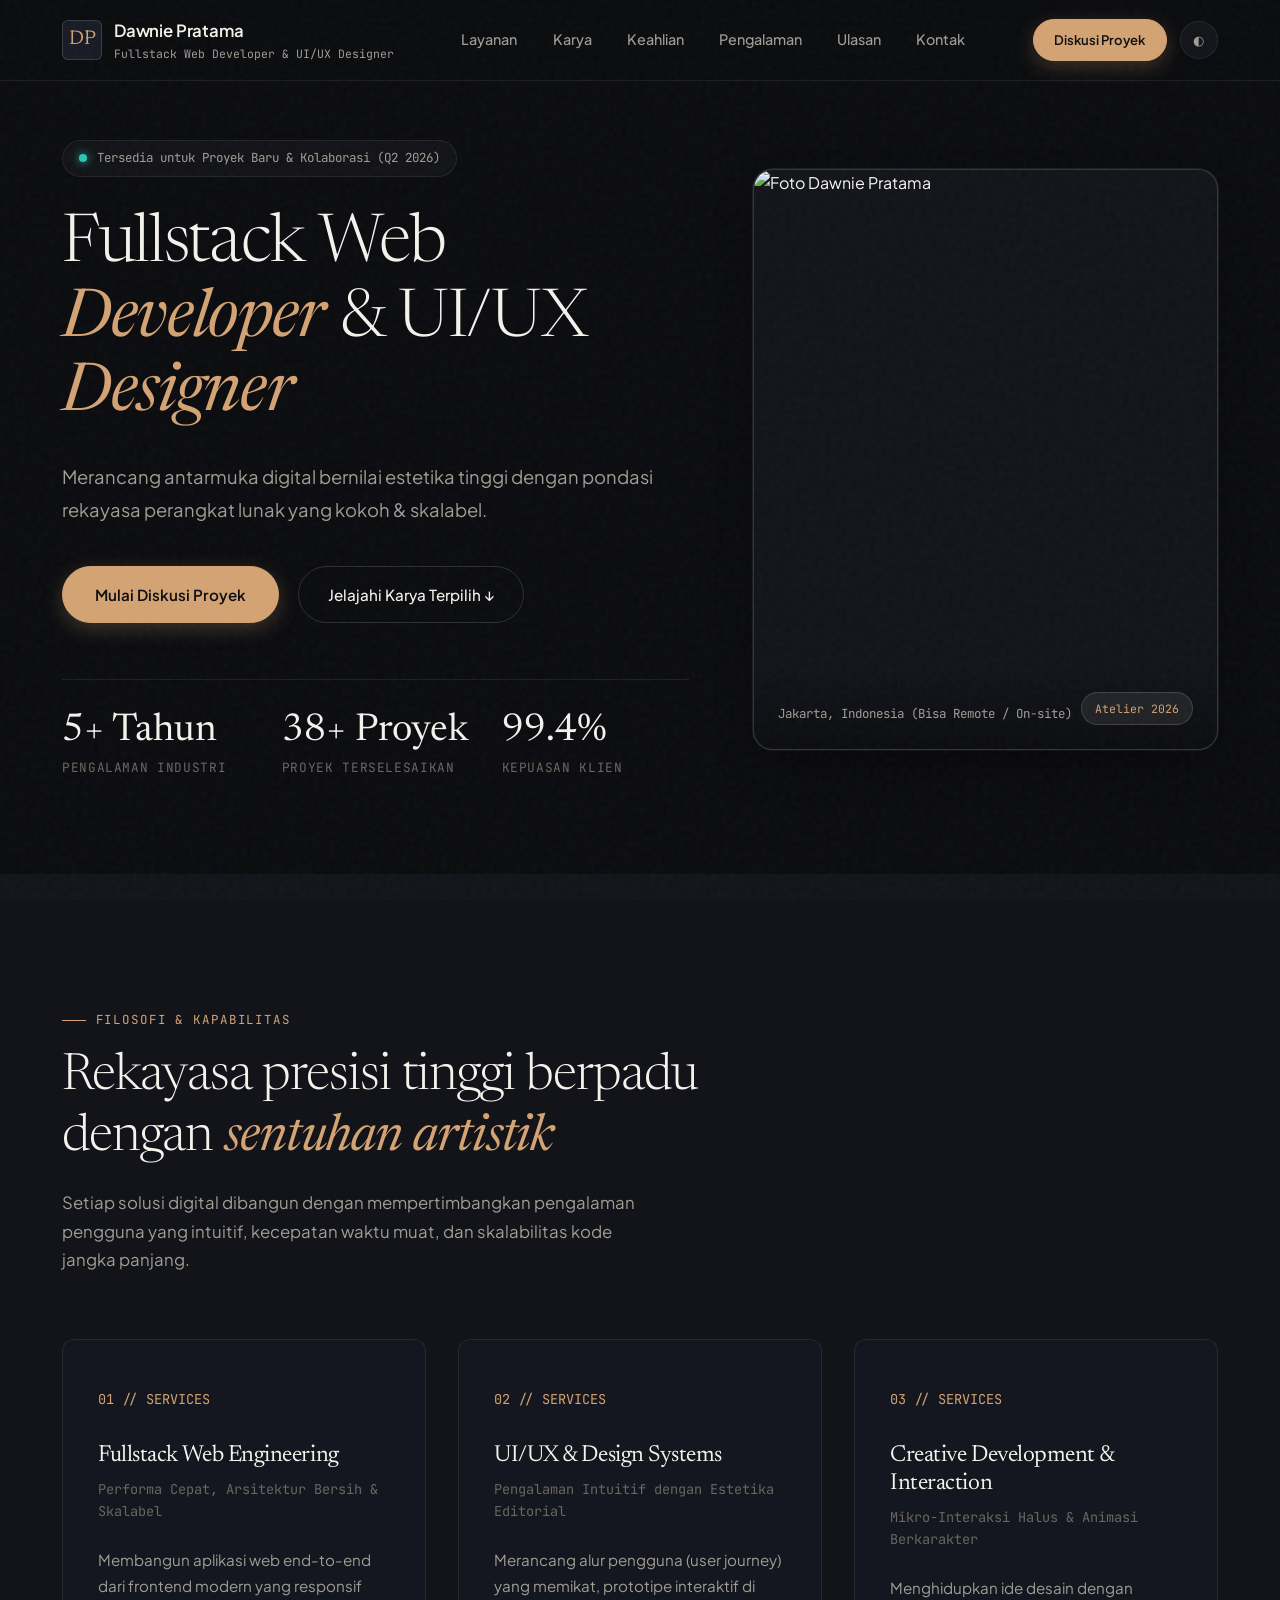
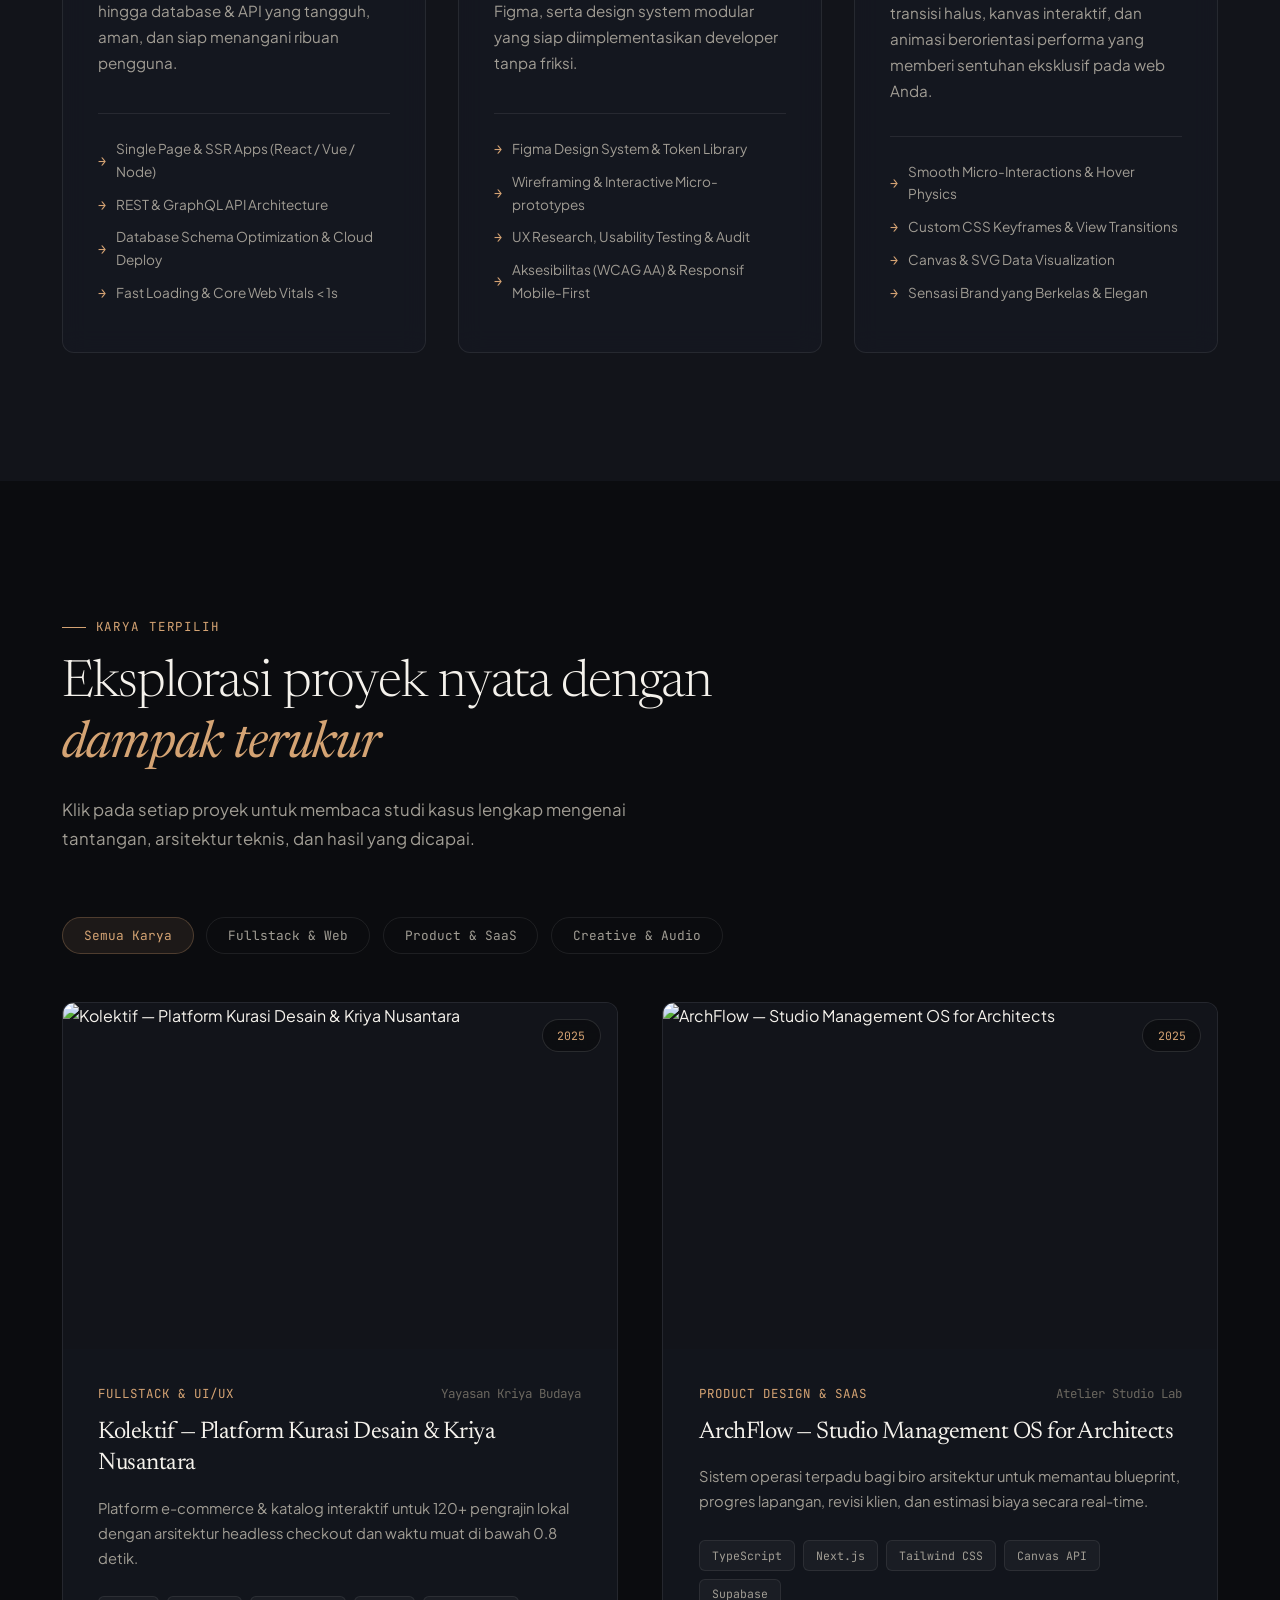
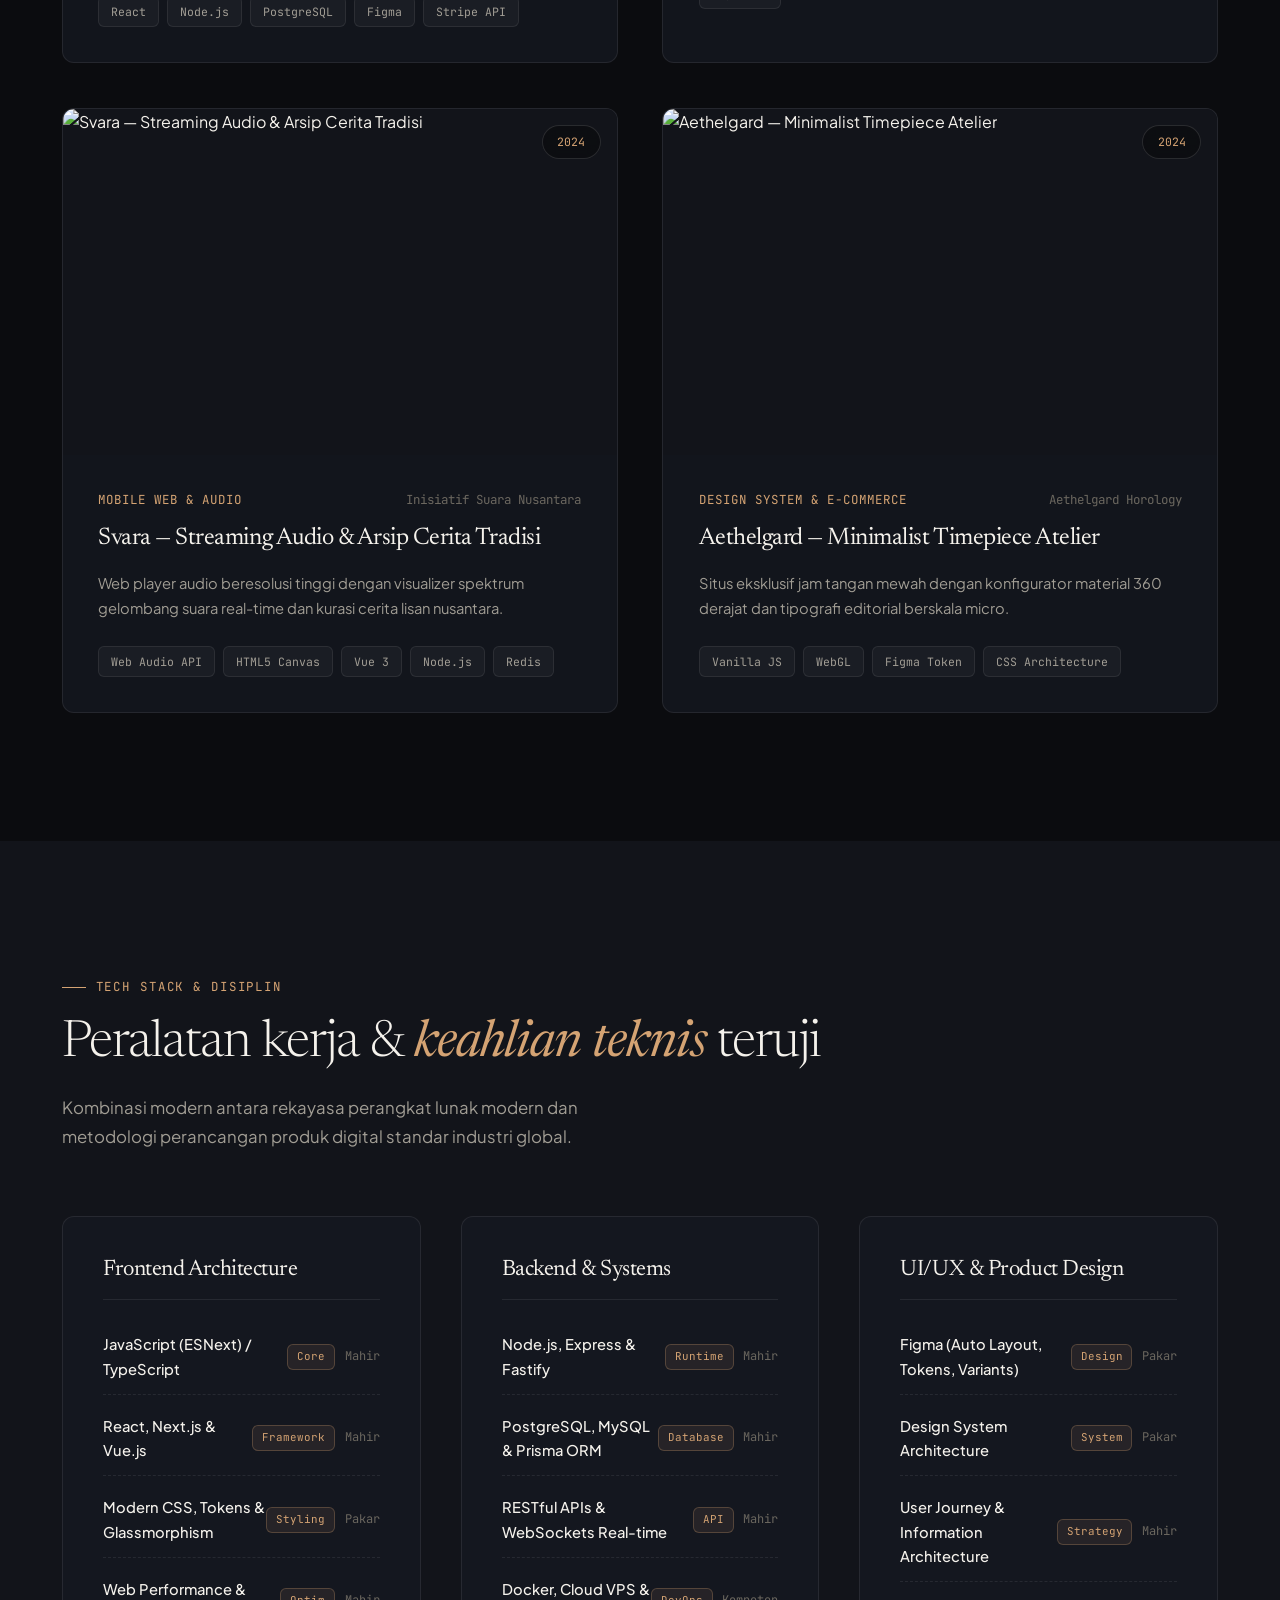
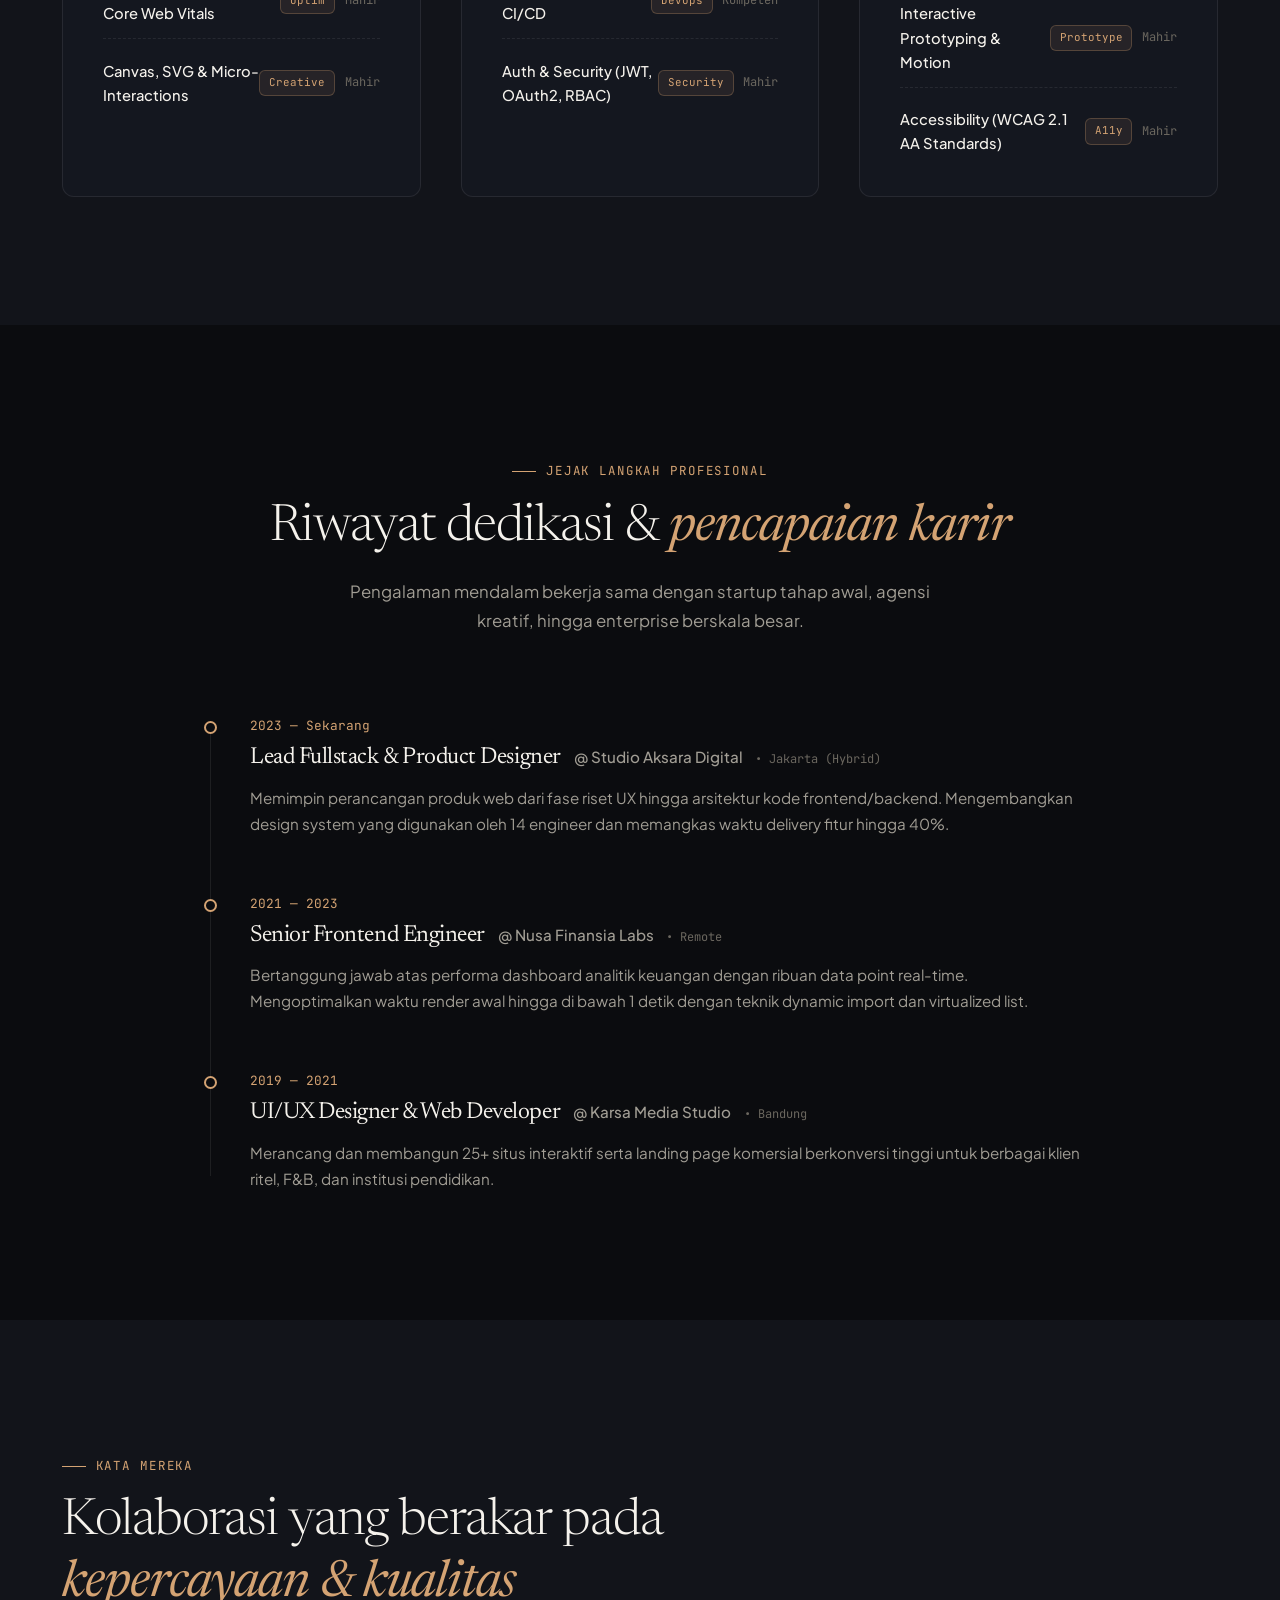
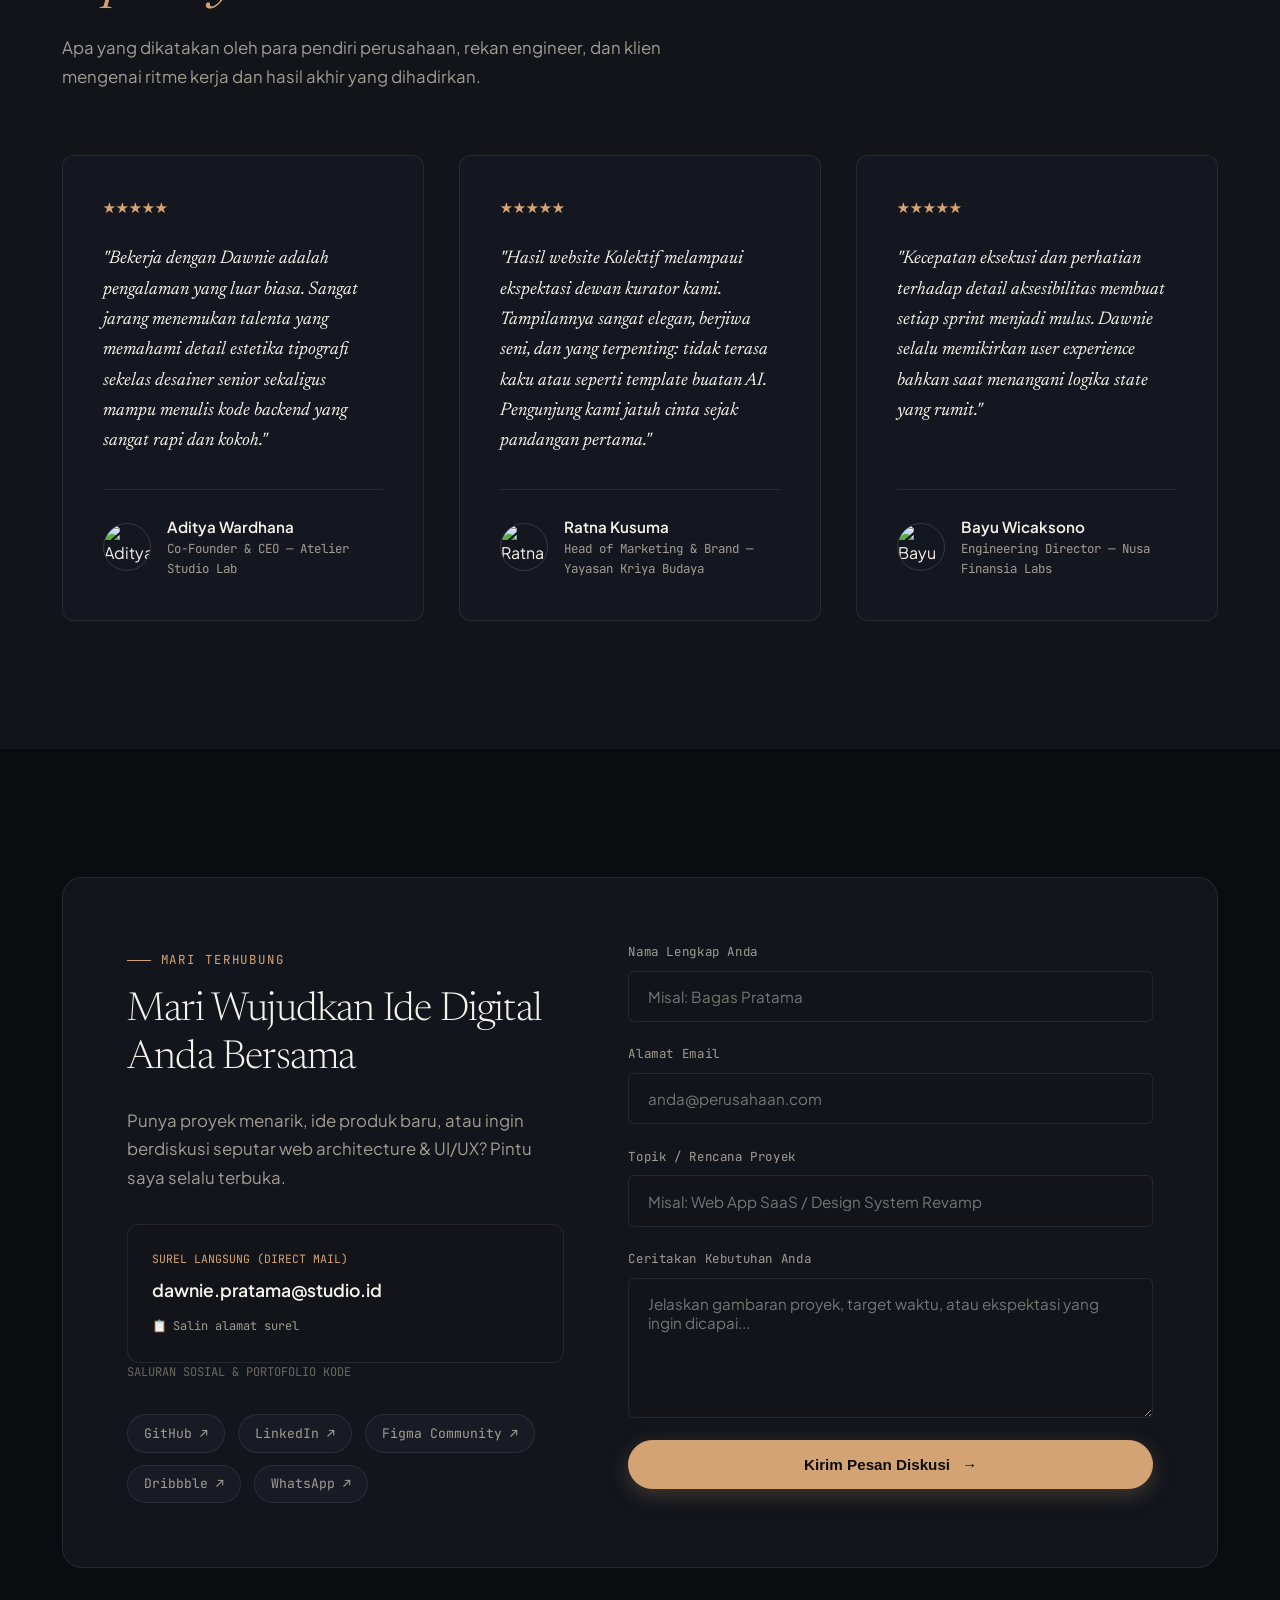
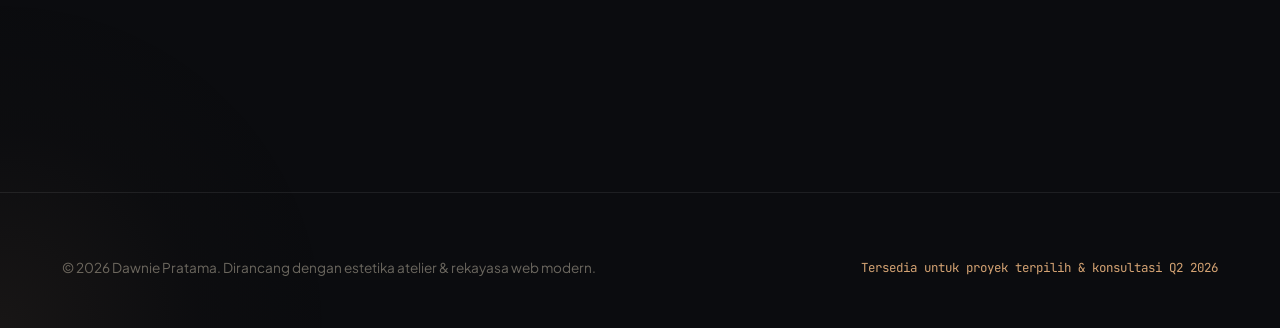
==== index.html @ 432e86f2 "feat: initial release of bespoke portfolio with visual CMS studio" ====
<!DOCTYPE html>
<html lang="id" data-theme="dark">
<head>
  <meta charset="UTF-8">
  <meta name="viewport" content="width=device-width, initial-scale=1.0">
  <title>Dawnie Pratama — Fullstack Web Developer & UI/UX Designer</title>
  <meta name="description" content="Portofolio terkurasi Fullstack Web Developer & UI/UX Designer berestetika editorial dengan arsitektur kode skalabel dan sistem interaktif.">
  <link rel="stylesheet" href="css/style.css">
  <link rel="icon" href="data:image/svg+xml,<svg xmlns=%22http://www.w3.org/2000/svg%22 viewBox=%220 0 100 100%22><text y=%22.9em%22 font-size=%2290%22>✦</text></svg>">
</head>
<body>

  <!-- Analog Film Grain Overlay for Tactile Human Feel -->
  <div class="grain-overlay" aria-hidden="true"></div>

  <!-- Site Navigation -->
  <header class="site-header" id="siteHeader">
    <div class="container nav-inner">
      <a href="#hero" class="brand-logo" id="brandLogo">
        <div class="brand-monogram" id="brandMonogram">DP</div>
        <div>
          <span class="brand-name" id="brandName">Dawnie Pratama</span>
          <span class="brand-role" id="brandRole">Fullstack &amp; UI/UX</span>
        </div>
      </a>

      <nav aria-label="Main Navigation">
        <ul class="nav-links">
          <li><a href="#services" class="nav-link">Layanan</a></li>
          <li><a href="#projects" class="nav-link">Karya</a></li>
          <li><a href="#skills" class="nav-link">Keahlian</a></li>
          <li><a href="#experience" class="nav-link">Pengalaman</a></li>
          <li><a href="#testimonials" class="nav-link">Ulasan</a></li>
          <li><a href="#contact" class="nav-link">Kontak</a></li>
        </ul>
      </nav>

      <div class="nav-actions">
        <a href="#contact" class="btn-primary" style="padding: 0.55rem 1.3rem; font-size: 0.82rem;">
          <span>Diskusi Proyek</span>
        </a>
        <button class="theme-toggle-btn" id="themeToggleBtn" aria-label="Ganti Tema Gelap / Terang" title="Ganti Mode Tampilan (Gelap / Terang)">
          <span>◐</span>
        </button>
      </div>
    </div>
  </header>

  <main>
    <!-- Hero Section -->
    <section class="hero-section" id="hero">
      <div class="container">
        <div class="hero-grid">
          <div class="hero-text-col">
            <div class="status-badge" id="statusBadge">
              <span class="status-indicator"></span>
              <span id="statusBadgeText">Tersedia untuk Proyek Baru & Kolaborasi (Q2 2026)</span>
            </div>

            <h1 class="hero-title" id="heroRole">
              Fullstack Web <span class="highlight">Developer</span> &amp; UI/UX <span class="highlight">Architect</span>
            </h1>

            <p class="hero-bio" id="heroTagline">
              Merancang antarmuka digital bernilai estetika tinggi dengan pondasi rekayasa perangkat lunak yang kokoh & skalabel.
            </p>

            <div class="hero-cta-group">
              <a href="#contact" class="btn-primary" id="heroCtaBtn">Mulai Diskusi Proyek</a>
              <a href="#projects" class="btn-secondary">Jelajahi Karya Terpilih ↓</a>
            </div>

            <div class="hero-stats">
              <div class="stat-item">
                <div class="stat-number" id="statYears">5+ <em>Thn</em></div>
                <div class="stat-label">Pengalaman Industri</div>
              </div>
              <div class="stat-item">
                <div class="stat-number" id="statProjects">38+ <em>Karya</em></div>
                <div class="stat-label">Proyek Terselesaikan</div>
              </div>
              <div class="stat-item">
                <div class="stat-number" id="statSatisfaction">99.4%</div>
                <div class="stat-label">Kepuasan Klien</div>
              </div>
            </div>
          </div>

          <!-- Hero Atelier Visual Card -->
          <div class="hero-visual-col">
            <div class="hero-visual-card">
              <div class="visual-frame">
                <img class="visual-image" id="heroAvatar" src="https://images.unsplash.com/photo-1534528741775-53994a69daeb?auto=format&fit=crop&w=800&q=80" alt="Foto Dawnie Pratama">
                <div class="visual-caption">
                  <div class="visual-location" id="heroLocation">Jakarta, Indonesia (Bisa Remote / On-site)</div>
                  <div class="visual-tag">Atelier 2026</div>
                </div>
              </div>
            </div>
          </div>
        </div>
      </div>
    </section>

    <!-- Services / Pillars Section -->
    <section class="section-padding" id="services" style="background: var(--bg-secondary);">
      <div class="container">
        <header class="section-header">
          <span class="section-label">Filosofi &amp; Kapabilitas</span>
          <h2 class="section-title">Rekayasa presisi tinggi berpadu dengan <em>sentuhan artistik</em></h2>
          <p class="section-subtitle">
            Setiap solusi digital dibangun dengan mempertimbangkan pengalaman pengguna yang intuitif, kecepatan waktu muat, dan skalabilitas kode jangka panjang.
          </p>
        </header>

        <div class="services-grid" id="servicesContainer">
          <!-- Dynamically populated from data-store.js -->
        </div>
      </div>
    </section>

    <!-- Selected Works / Projects Section -->
    <section class="section-padding" id="projects">
      <div class="container">
        <header class="section-header">
          <span class="section-label">Karya Terpilih</span>
          <h2 class="section-title">Eksplorasi proyek nyata dengan <em>dampak terukur</em></h2>
          <p class="section-subtitle">
            Klik pada setiap proyek untuk membaca studi kasus lengkap mengenai tantangan, arsitektur teknis, dan hasil yang dicapai.
          </p>
        </header>

        <!-- Category Filters -->
        <div class="projects-filter-bar" id="projectsFilter">
          <!-- Filter buttons rendered dynamically -->
        </div>

        <!-- Projects Grid -->
        <div class="projects-grid" id="projectsContainer">
          <!-- Dynamically populated from data-store.js -->
        </div>
      </div>
    </section>

    <!-- Skills Matrix Section -->
    <section class="section-padding" id="skills" style="background: var(--bg-secondary);">
      <div class="container">
        <header class="section-header">
          <span class="section-label">Tech Stack &amp; Disiplin</span>
          <h2 class="section-title">Peralatan kerja &amp; <em>keahlian teknis</em> teruji</h2>
          <p class="section-subtitle">
            Kombinasi modern antara rekayasa perangkat lunak modern dan metodologi perancangan produk digital standar industri global.
          </p>
        </header>

        <div class="skills-container" id="skillsContainer">
          <!-- Dynamically populated from data-store.js -->
        </div>
      </div>
    </section>

    <!-- Experience & Milestones Section -->
    <section class="section-padding" id="experience">
      <div class="container">
        <header class="section-header" style="text-align: center; margin-bottom: 5rem;">
          <span class="section-label">Jejak Langkah Profesional</span>
          <h2 class="section-title" style="margin: 0 auto;">Riwayat dedikasi &amp; <em>pencapaian karir</em></h2>
          <p class="section-subtitle" style="margin: 1.2rem auto 0;">
            Pengalaman mendalam bekerja sama dengan startup tahap awal, agensi kreatif, hingga enterprise berskala besar.
          </p>
        </header>

        <div class="experience-timeline" id="experienceContainer">
          <!-- Dynamically populated from data-store.js -->
        </div>
      </div>
    </section>

    <!-- Testimonials / Word of Mouth -->
    <section class="section-padding" id="testimonials" style="background: var(--bg-secondary);">
      <div class="container">
        <header class="section-header">
          <span class="section-label">Kata Mereka</span>
          <h2 class="section-title">Kolaborasi yang berakar pada <em>kepercayaan &amp; kualitas</em></h2>
          <p class="section-subtitle">
            Apa yang dikatakan oleh para pendiri perusahaan, rekan engineer, dan klien mengenai ritme kerja dan hasil akhir yang dihadirkan.
          </p>
        </header>

        <div class="testimonials-grid" id="testimonialsContainer">
          <!-- Dynamically populated from data-store.js -->
        </div>
      </div>
    </section>

    <!-- Contact & Discussion Section -->
    <section class="section-padding" id="contact">
      <div class="container">
        <div class="contact-container">
          <div class="contact-info-col">
            <div>
              <span class="section-label">Mari Terhubung</span>
              <h2 class="section-title" id="contactHeading" style="font-size: 2.5rem; margin-bottom: 1.5rem;">
                Mari wujudkan ide digital Anda bersama
              </h2>
              <p class="section-subtitle" id="contactSubheading">
                Punya proyek menarik, ide produk baru, atau ingin berdiskusi seputar web architecture &amp; UI/UX? Pintu saya selalu terbuka.
              </p>

              <div class="contact-email-card">
                <div class="contact-email-label">Surel Langsung (Direct Mail)</div>
                <div class="contact-email-val" id="directEmailVal">dawnie.pratama@studio.id</div>
                <button type="button" class="btn-copy-email" id="copyEmailBtn">
                  <span>📋</span> <span>Salin alamat surel</span>
                </button>
              </div>
            </div>

            <div>
              <div style="font-family: var(--font-mono); font-size: 0.75rem; color: var(--text-dim); text-transform: uppercase;">
                Saluran Sosial &amp; Portofolio Kode
              </div>
              <div class="socials-row" id="socialsRow">
                <!-- Dynamically populated from data-store.js -->
              </div>
            </div>
          </div>

          <!-- Interactive Contact Form -->
          <form class="contact-form" id="contactForm">
            <div class="form-group">
              <label class="form-label" for="clientName">Nama Lengkap Anda</label>
              <input type="text" id="clientName" name="name" class="form-input" placeholder="Misal: Bagas Pratama" required>
            </div>

            <div class="form-group">
              <label class="form-label" for="clientEmail">Alamat Email</label>
              <input type="email" id="clientEmail" name="email" class="form-input" placeholder="anda@perusahaan.com" required>
            </div>

            <div class="form-group">
              <label class="form-label" for="clientSubject">Topik / Rencana Proyek</label>
              <input type="text" id="clientSubject" name="subject" class="form-input" placeholder="Misal: Web App SaaS / Design System Revamp">
            </div>

            <div class="form-group">
              <label class="form-label" for="clientMessage">Ceritakan Kebutuhan Anda</label>
              <textarea id="clientMessage" name="message" class="form-textarea" placeholder="Jelaskan gambaran proyek, target waktu, atau ekspektasi yang ingin dicapai..." required></textarea>
            </div>

            <button type="submit" class="btn-primary" style="justify-content: center; width: 100%;">
              <span>Kirim Pesan Diskusi</span>
              <span>→</span>
            </button>
          </form>
        </div>
      </div>
    </section>
  </main>

  <!-- Site Footer -->
  <footer class="site-footer">
    <div class="container footer-inner">
      <div class="footer-copy" id="footerCopy">
        © 2026 Dawnie Pratama. Dirancang dengan estetika atelier &amp; rekayasa web modern.
      </div>
      <div class="footer-note" id="footerAvailability">
        Tersedia untuk proyek terpilih &amp; konsultasi Q2 2026
      </div>
    </div>
  </footer>

  <!-- Native HTML5 Dialog for Project Deep Dive -->
  <dialog class="case-study-dialog" id="projectDialog">
    <div class="dialog-header">
      <img id="dialogHeroImg" class="dialog-hero-img" src="" alt="Cover Proyek">
      <button type="button" class="dialog-close-btn" id="dialogCloseBtn" aria-label="Tutup Dialog">✕</button>
    </div>
    <div class="dialog-body">
      <div class="dialog-tags" id="dialogTags"></div>
      <h2 class="dialog-title" id="dialogTitle">Judul Proyek</h2>
      <div class="dialog-client-line" id="dialogClientLine">Klien • Tahun • Kategori</div>

      <div class="dialog-case-grid">
        <div class="dialog-case-box">
          <h4>Tantangan &amp; Masalah</h4>
          <p id="dialogChallenge">Deskripsi tantangan bisnis dan kendala teknis yang dihadapi sebelum proyek dieksekusi.</p>
        </div>
        <div class="dialog-case-box">
          <h4>Solusi &amp; Pendekatan</h4>
          <p id="dialogSolution">Strategi desain arsitektur dan eksekusi antarmuka yang diimplementasikan.</p>
        </div>
      </div>

      <div class="dialog-impact-box">
        <h4>Dampak &amp; Hasil Terukur</h4>
        <p id="dialogImpact">Hasil metrik performa atau peningkatan kepuasan pengguna.</p>
      </div>

      <div class="dialog-footer-actions">
        <a href="#" target="_blank" rel="noopener noreferrer" class="btn-primary" id="dialogDemoLink">Kunjungi Demo Langsung ↗</a>
        <a href="#" target="_blank" rel="noopener noreferrer" class="btn-secondary" id="dialogGithubLink">Lihat Repositori Kode</a>
      </div>
    </div>
  </dialog>



  <script type="module" src="js/portfolio.js"></script>
</body>
</html>
---- css/style.css ----
/* ==========================================================================
   DAWNIE — Bespoke Editorial Portfolio Stylesheet
   Aesthetic: Warm Obsidian & Atelier Editorial (Anti-AI Cliché Design)
   Fonts: Newsreader (Editorial Serif) + Plus Jakarta Sans + JetBrains Mono
   ========================================================================== */

@import url('https://fonts.googleapis.com/css2?family=JetBrains+Mono:wght@400;500;600&family=Newsreader:ital,opsz,wght@0,6..72,300;0,6..72,400;0,6..72,500;1,6..72,300;1,6..72,400&family=Plus+Jakarta+Sans:wght@300;400;500;600;700&display=swap');

:root {
  /* Dynamic Palette Tokens */
  --bg-primary: #0b0c0f;
  --bg-secondary: #12141a;
  --bg-tertiary: #181b24;
  --bg-card: rgba(22, 25, 34, 0.75);
  --bg-card-hover: rgba(30, 34, 46, 0.85);

  --text-main: #f5f2ec;
  --text-muted: #a19d94;
  --text-dim: #6b675f;

  --accent-gold: #d4a373;
  --accent-gold-hover: #e5b98a;
  --accent-gold-subtle: rgba(212, 163, 115, 0.12);
  --accent-terracotta: #c96b4b;
  --accent-border: rgba(212, 163, 115, 0.28);

  --border-subtle: rgba(255, 255, 255, 0.08);
  --border-light: rgba(255, 255, 255, 0.14);

  --font-serif: 'Newsreader', Georgia, serif;
  --font-sans: 'Plus Jakarta Sans', -apple-system, BlinkMacSystemFont, sans-serif;
  --font-mono: 'JetBrains Mono', monospace;

  --radius-sm: 6px;
  --radius-md: 12px;
  --radius-lg: 20px;
  --radius-full: 9999px;

  --transition-smooth: cubic-bezier(0.16, 1, 0.3, 1);
  --shadow-lux: 0 20px 45px -15px rgba(0, 0, 0, 0.6), 0 0 0 1px var(--border-subtle);
  --shadow-hover: 0 30px 60px -20px rgba(0, 0, 0, 0.8), 0 0 0 1px var(--accent-border);
}

/* Light / Editorial Cream Mode (Optional / switchable) */
[data-theme="light"] {
  --bg-primary: #f8f6f0;
  --bg-secondary: #eeeae1;
  --bg-tertiary: #e3ded3;
  --bg-card: rgba(255, 255, 255, 0.8);
  --bg-card-hover: #ffffff;

  --text-main: #141518;
  --text-muted: #5e5a52;
  --text-dim: #948f85;

  --border-subtle: rgba(0, 0, 0, 0.08);
  --border-light: rgba(0, 0, 0, 0.15);

  --accent-gold: #b37e4c;
  --accent-gold-hover: #9c6736;
  --accent-gold-subtle: rgba(179, 126, 76, 0.12);
  --accent-border: rgba(179, 126, 76, 0.35);

  --shadow-lux: 0 16px 35px -10px rgba(0, 0, 0, 0.08), 0 0 0 1px var(--border-subtle);
  --shadow-hover: 0 24px 50px -12px rgba(0, 0, 0, 0.12), 0 0 0 1px var(--accent-border);
}

/* Reset & Foundation */
*, *::before, *::after {
  box-sizing: border-box;
  margin: 0;
  padding: 0;
}

html {
  font-size: 16px;
  scroll-behavior: smooth;
  scroll-padding-top: 100px;
  background-color: var(--bg-primary);
  color: var(--text-main);
  font-family: var(--font-sans);
  -webkit-font-smoothing: antialiased;
  -moz-osx-font-smoothing: grayscale;
}

body {
  position: relative;
  min-height: 100vh;
  overflow-x: hidden;
  line-height: 1.65;
  background-color: var(--bg-primary);
}

/* Analog Grain / Film Noise Overlay - Gives tactile paper aesthetic */
.grain-overlay {
  position: fixed;
  inset: 0;
  pointer-events: none;
  z-index: 999;
  opacity: 0.035;
  background-image: url("data:image/svg+xml,%3Csvg viewBox='0 0 200 200' xmlns='http://www.w3.org/2000/svg'%3E%3Cfilter id='noiseFilter'%3E%3CfeTurbulence type='fractalNoise' baseFrequency='0.8' numOctaves='3' stitchTiles='stitch'/%3E%3C/filter%3E%3Crect width='100%25' height='100%25' filter='url(%23noiseFilter)'/%3E%3C/svg%3E");
}

/* Cursor Glow Spotlight (Follows mouse subtley) */
.cursor-spotlight {
  position: fixed;
  width: 700px;
  height: 700px;
  border-radius: 50%;
  pointer-events: none;
  transform: translate(-50%, -50%);
  background: radial-gradient(circle, rgba(212, 163, 115, 0.065) 0%, rgba(212, 163, 115, 0.01) 40%, transparent 70%);
  z-index: 1;
  transition: opacity 0.5s ease;
  will-change: left, top;
}

/* Layout Utilities */
.container {
  width: 100%;
  max-width: 1220px;
  margin: 0 auto;
  padding: 0 2rem;
}

.section-padding {
  padding: 8rem 0;
}

@media (max-width: 768px) {
  .section-padding {
    padding: 5rem 0;
  }
  .container {
    padding: 0 1.25rem;
  }
}

/* Typography Scale */
h1, h2, h3, h4, h5, h6 {
  color: var(--text-main);
  line-height: 1.2;
  letter-spacing: -0.02em;
}

.font-editorial {
  font-family: var(--font-serif);
  font-weight: 400;
  letter-spacing: -0.01em;
}

.font-mono {
  font-family: var(--font-mono);
  font-size: 0.85rem;
  letter-spacing: 0.04em;
}

/* Section Header Component */
.section-header {
  margin-bottom: 4rem;
  position: relative;
}

.section-label {
  display: inline-flex;
  align-items: center;
  gap: 0.6rem;
  font-family: var(--font-mono);
  font-size: 0.78rem;
  text-transform: uppercase;
  color: var(--accent-gold);
  letter-spacing: 0.15em;
  margin-bottom: 1rem;
}

.section-label::before {
  content: '';
  display: inline-block;
  width: 1.5rem;
  height: 1px;
  background-color: var(--accent-gold);
}

.section-title {
  font-size: clamp(2.2rem, 4vw, 3.4rem);
  font-family: var(--font-serif);
  font-weight: 300;
  max-width: 780px;
}

.section-title em {
  font-style: italic;
  color: var(--accent-gold);
  font-weight: 400;
}

.section-subtitle {
  margin-top: 1.2rem;
  font-size: 1.05rem;
  color: var(--text-muted);
  max-width: 600px;
  line-height: 1.7;
}

/* ==========================================================================
   Navigation Bar & Quick CMS Switcher
   ========================================================================== */
.site-header {
  position: fixed;
  top: 0;
  left: 0;
  right: 0;
  z-index: 100;
  backdrop-filter: blur(16px);
  -webkit-backdrop-filter: blur(16px);
  background: rgba(11, 12, 15, 0.75);
  border-bottom: 1px solid var(--border-subtle);
  transition: all 0.3s ease;
}

[data-theme="light"] .site-header {
  background: rgba(248, 246, 240, 0.85);
}

.nav-inner {
  display: flex;
  align-items: center;
  justify-content: space-between;
  height: 80px;
}

.brand-logo {
  display: flex;
  align-items: center;
  gap: 0.75rem;
  text-decoration: none;
  color: var(--text-main);
}

.brand-monogram {
  width: 40px;
  height: 40px;
  border-radius: var(--radius-sm);
  background: var(--bg-tertiary);
  border: 1px solid var(--border-light);
  display: grid;
  place-items: center;
  font-family: var(--font-serif);
  font-size: 1.25rem;
  color: var(--accent-gold);
  transition: transform 0.3s var(--transition-smooth);
}

.brand-logo:hover .brand-monogram {
  transform: rotate(-6deg) scale(1.05);
  border-color: var(--accent-gold);
}

.brand-name {
  font-weight: 600;
  font-size: 1.05rem;
  letter-spacing: -0.01em;
}

.brand-role {
  display: block;
  font-size: 0.72rem;
  color: var(--text-muted);
  font-family: var(--font-mono);
}

.nav-links {
  display: flex;
  align-items: center;
  gap: 2.2rem;
  list-style: none;
}

.nav-link {
  text-decoration: none;
  color: var(--text-muted);
  font-size: 0.9rem;
  font-weight: 500;
  position: relative;
  padding: 0.4rem 0;
  transition: color 0.25s ease;
}

.nav-link:hover,
.nav-link.active {
  color: var(--text-main);
}

.nav-link::after {
  content: '';
  position: absolute;
  bottom: 0;
  left: 0;
  width: 0;
  height: 1.5px;
  background-color: var(--accent-gold);
  transition: width 0.3s var(--transition-smooth);
}

.nav-link:hover::after,
.nav-link.active::after {
  width: 100%;
}

.nav-actions {
  display: flex;
  align-items: center;
  gap: 0.8rem;
}

/* Quick CMS Pill Button */
.btn-cms-jump {
  display: inline-flex;
  align-items: center;
  gap: 0.5rem;
  padding: 0.55rem 1.1rem;
  border-radius: var(--radius-full);
  background: var(--accent-gold-subtle);
  border: 1px solid var(--accent-border);
  color: var(--accent-gold);
  font-family: var(--font-mono);
  font-size: 0.78rem;
  font-weight: 500;
  text-decoration: none;
  transition: all 0.25s var(--transition-smooth);
  cursor: pointer;
}

.btn-cms-jump:hover {
  background: var(--accent-gold);
  color: #0b0c0f;
  transform: translateY(-2px);
  box-shadow: 0 4px 14px rgba(212, 163, 115, 0.3);
}

.theme-toggle-btn {
  width: 38px;
  height: 38px;
  border-radius: var(--radius-full);
  border: 1px solid var(--border-subtle);
  background: var(--bg-secondary);
  color: var(--text-muted);
  display: grid;
  place-items: center;
  cursor: pointer;
  transition: all 0.25s ease;
}

.theme-toggle-btn:hover {
  color: var(--text-main);
  border-color: var(--border-light);
}

/* ==========================================================================
   Hero Section — Editorial & Sophisticated
   ========================================================================== */
.hero-section {
  min-height: 90vh;
  display: flex;
  align-items: center;
  position: relative;
  padding-top: 140px;
  padding-bottom: 6rem;
}

.hero-grid {
  display: grid;
  grid-template-columns: 1.35fr 1fr;
  gap: 4rem;
  align-items: center;
}

@media (max-width: 968px) {
  .hero-grid {
    grid-template-columns: 1fr;
    gap: 3rem;
  }
}

.status-badge {
  display: inline-flex;
  align-items: center;
  gap: 0.65rem;
  padding: 0.45rem 1rem;
  border-radius: var(--radius-full);
  background: rgba(255, 255, 255, 0.03);
  border: 1px solid var(--border-subtle);
  font-family: var(--font-mono);
  font-size: 0.78rem;
  color: var(--text-muted);
  margin-bottom: 2rem;
}

.status-indicator {
  width: 8px;
  height: 8px;
  border-radius: 50%;
  background-color: #2ec4b6;
  box-shadow: 0 0 10px #2ec4b6;
  animation: pulse-glow 2s infinite ease-in-out;
}

@keyframes pulse-glow {
  0%, 100% { opacity: 1; transform: scale(1); }
  50% { opacity: 0.4; transform: scale(0.85); }
}

.hero-title {
  font-size: clamp(2.8rem, 5.2vw, 4.6rem);
  font-family: var(--font-serif);
  font-weight: 300;
  line-height: 1.12;
  margin-bottom: 1.8rem;
  color: var(--text-main);
}

.hero-title .highlight {
  font-style: italic;
  color: var(--accent-gold);
  font-weight: 400;
}

.hero-bio {
  font-size: 1.15rem;
  color: var(--text-muted);
  line-height: 1.75;
  margin-bottom: 2.5rem;
  max-width: 620px;
}

.hero-cta-group {
  display: flex;
  align-items: center;
  flex-wrap: wrap;
  gap: 1.2rem;
  margin-bottom: 3.5rem;
}

.btn-primary {
  display: inline-flex;
  align-items: center;
  gap: 0.75rem;
  padding: 0.95rem 2rem;
  border-radius: var(--radius-full);
  background: var(--accent-gold);
  color: #0b0c0f;
  font-weight: 600;
  font-size: 0.95rem;
  text-decoration: none;
  border: 1px solid var(--accent-gold);
  transition: all 0.3s var(--transition-smooth);
  box-shadow: 0 6px 20px rgba(212, 163, 115, 0.25);
}

.btn-primary:hover {
  background: var(--accent-gold-hover);
  transform: translateY(-2px);
  box-shadow: 0 10px 28px rgba(212, 163, 115, 0.35);
}

.btn-secondary {
  display: inline-flex;
  align-items: center;
  gap: 0.75rem;
  padding: 0.95rem 1.8rem;
  border-radius: var(--radius-full);
  background: transparent;
  color: var(--text-main);
  font-weight: 500;
  font-size: 0.95rem;
  text-decoration: none;
  border: 1px solid var(--border-light);
  transition: all 0.25s ease;
}

.btn-secondary:hover {
  background: var(--bg-secondary);
  border-color: var(--text-muted);
  transform: translateY(-2px);
}

/* Hero Stats Row */
.hero-stats {
  display: grid;
  grid-template-columns: repeat(3, 1fr);
  gap: 2rem;
  padding-top: 2rem;
  border-top: 1px solid var(--border-subtle);
}

.stat-item {
  display: flex;
  flex-direction: column;
}

.stat-number {
  font-family: var(--font-serif);
  font-size: 2.4rem;
  font-weight: 400;
  color: var(--text-main);
  line-height: 1;
  margin-bottom: 0.4rem;
}

.stat-number em {
  font-style: normal;
  color: var(--accent-gold);
}

.stat-label {
  font-size: 0.8rem;
  color: var(--text-dim);
  font-family: var(--font-mono);
  letter-spacing: 0.05em;
  text-transform: uppercase;
}

/* Hero Visual / Atelier Frame */
.hero-visual-card {
  position: relative;
}

.visual-frame {
  position: relative;
  border-radius: var(--radius-lg);
  overflow: hidden;
  border: 1px solid var(--border-light);
  background: var(--bg-secondary);
  box-shadow: var(--shadow-lux);
  aspect-ratio: 4 / 5;
}

.visual-image {
  width: 100%;
  height: 100%;
  object-fit: cover;
  filter: grayscale(18%) contrast(1.05);
  transition: transform 0.8s var(--transition-smooth), filter 0.5s ease;
}

.visual-frame:hover .visual-image {
  transform: scale(1.04);
  filter: grayscale(0%) contrast(1.02);
}

.visual-caption {
  position: absolute;
  bottom: 0;
  left: 0;
  right: 0;
  padding: 1.5rem;
  background: linear-gradient(to top, rgba(11, 12, 15, 0.92) 0%, rgba(11, 12, 15, 0.4) 60%, transparent 100%);
  display: flex;
  justify-content: space-between;
  align-items: flex-end;
}

.visual-location {
  font-family: var(--font-mono);
  font-size: 0.78rem;
  color: var(--text-muted);
}

.visual-tag {
  padding: 0.35rem 0.8rem;
  border-radius: var(--radius-full);
  background: rgba(255, 255, 255, 0.08);
  backdrop-filter: blur(8px);
  border: 1px solid rgba(255, 255, 255, 0.15);
  font-family: var(--font-mono);
  font-size: 0.72rem;
  color: var(--accent-gold);
}

/* ==========================================================================
   Services & Philosophy Section
   ========================================================================== */
.services-grid {
  display: grid;
  grid-template-columns: repeat(3, 1fr);
  gap: 2rem;
}

@media (max-width: 968px) {
  .services-grid {
    grid-template-columns: 1fr;
  }
}

.service-card {
  position: relative;
  padding: 3rem 2.2rem;
  background: var(--bg-card);
  backdrop-filter: blur(12px);
  border-radius: var(--radius-md);
  border: 1px solid var(--border-subtle);
  transition: all 0.4s var(--transition-smooth);
  display: flex;
  flex-direction: column;
}

.service-card:hover {
  background: var(--bg-card-hover);
  border-color: var(--accent-border);
  transform: translateY(-6px);
  box-shadow: var(--shadow-hover);
}

.service-number {
  font-family: var(--font-mono);
  font-size: 0.85rem;
  color: var(--accent-gold);
  margin-bottom: 2rem;
}

.service-title {
  font-size: 1.45rem;
  font-family: var(--font-serif);
  margin-bottom: 0.5rem;
  font-weight: 400;
}

.service-tagline {
  font-size: 0.85rem;
  font-family: var(--font-mono);
  color: var(--text-dim);
  margin-bottom: 1.5rem;
}

.service-description {
  color: var(--text-muted);
  font-size: 0.95rem;
  line-height: 1.7;
  margin-bottom: 2rem;
  flex-grow: 1;
}

.service-deliverables {
  list-style: none;
  border-top: 1px solid var(--border-subtle);
  padding-top: 1.5rem;
  display: flex;
  flex-direction: column;
  gap: 0.65rem;
}

.service-deliverables li {
  display: flex;
  align-items: center;
  gap: 0.6rem;
  font-size: 0.85rem;
  color: var(--text-muted);
}

.service-deliverables li::before {
  content: '→';
  color: var(--accent-gold);
  font-family: var(--font-mono);
}

/* ==========================================================================
   Selected Works / Projects Section
   ========================================================================== */
.projects-filter-bar {
  display: flex;
  align-items: center;
  gap: 0.8rem;
  margin-bottom: 3rem;
  flex-wrap: wrap;
}

.filter-btn {
  padding: 0.55rem 1.3rem;
  border-radius: var(--radius-full);
  background: transparent;
  border: 1px solid var(--border-subtle);
  color: var(--text-muted);
  font-family: var(--font-mono);
  font-size: 0.8rem;
  cursor: pointer;
  transition: all 0.25s ease;
}

.filter-btn:hover {
  color: var(--text-main);
  border-color: var(--border-light);
}

.filter-btn.active {
  background: var(--accent-gold-subtle);
  border-color: var(--accent-border);
  color: var(--accent-gold);
}

.projects-grid {
  display: grid;
  grid-template-columns: repeat(2, 1fr);
  gap: 2.8rem;
}

@media (max-width: 868px) {
  .projects-grid {
    grid-template-columns: 1fr;
  }
}

.project-card {
  position: relative;
  background: var(--bg-card);
  border-radius: var(--radius-md);
  overflow: hidden;
  border: 1px solid var(--border-subtle);
  transition: all 0.4s var(--transition-smooth);
  cursor: pointer;
}

.project-card:hover {
  transform: translateY(-6px);
  border-color: var(--accent-border);
  box-shadow: var(--shadow-hover);
}

.project-thumb-box {
  position: relative;
  width: 100%;
  aspect-ratio: 16 / 10;
  overflow: hidden;
  background: var(--bg-secondary);
}

.project-thumb {
  width: 100%;
  height: 100%;
  object-fit: cover;
  transition: transform 0.7s var(--transition-smooth);
}

.project-card:hover .project-thumb {
  transform: scale(1.05);
}

.project-overlay-badge {
  position: absolute;
  top: 1rem;
  right: 1rem;
  padding: 0.4rem 0.9rem;
  border-radius: var(--radius-full);
  background: rgba(11, 12, 15, 0.75);
  backdrop-filter: blur(8px);
  border: 1px solid rgba(255, 255, 255, 0.12);
  font-family: var(--font-mono);
  font-size: 0.72rem;
  color: var(--accent-gold);
}

.project-content {
  padding: 2.2rem;
}

.project-meta-line {
  display: flex;
  align-items: center;
  justify-content: space-between;
  margin-bottom: 0.8rem;
  font-family: var(--font-mono);
  font-size: 0.78rem;
  color: var(--text-dim);
}

.project-category {
  color: var(--accent-gold);
  text-transform: uppercase;
  letter-spacing: 0.08em;
}

.project-title {
  font-size: 1.5rem;
  font-family: var(--font-serif);
  font-weight: 400;
  margin-bottom: 1rem;
  line-height: 1.3;
}

.project-desc {
  color: var(--text-muted);
  font-size: 0.92rem;
  line-height: 1.7;
  margin-bottom: 1.6rem;
}

.project-tags-row {
  display: flex;
  flex-wrap: wrap;
  gap: 0.5rem;
}

.tag-pill {
  padding: 0.3rem 0.75rem;
  border-radius: var(--radius-sm);
  background: rgba(255, 255, 255, 0.035);
  border: 1px solid var(--border-subtle);
  font-family: var(--font-mono);
  font-size: 0.72rem;
  color: var(--text-muted);
}

/* ==========================================================================
   Skills & Engineering Capabilities
   ========================================================================== */
.skills-container {
  display: grid;
  grid-template-columns: repeat(3, 1fr);
  gap: 2.5rem;
}

@media (max-width: 968px) {
  .skills-container {
    grid-template-columns: 1fr;
  }
}

.skill-category-box {
  background: var(--bg-card);
  border-radius: var(--radius-md);
  padding: 2.5rem;
  border: 1px solid var(--border-subtle);
}

.category-name {
  font-family: var(--font-serif);
  font-size: 1.4rem;
  font-weight: 400;
  margin-bottom: 2rem;
  padding-bottom: 1rem;
  border-bottom: 1px solid var(--border-subtle);
  color: var(--text-main);
}

.skills-list {
  display: flex;
  flex-direction: column;
  gap: 1.2rem;
}

.skill-row {
  display: flex;
  justify-content: space-between;
  align-items: center;
  padding-bottom: 0.8rem;
  border-bottom: 1px dashed var(--border-subtle);
}

.skill-row:last-child {
  border-bottom: none;
  padding-bottom: 0;
}

.skill-name {
  font-size: 0.92rem;
  font-weight: 500;
  color: var(--text-main);
}

.skill-badge-group {
  display: flex;
  align-items: center;
  gap: 0.6rem;
}

.skill-badge {
  font-family: var(--font-mono);
  font-size: 0.68rem;
  padding: 0.2rem 0.55rem;
  border-radius: var(--radius-sm);
  background: var(--accent-gold-subtle);
  color: var(--accent-gold);
  border: 1px solid var(--accent-border);
}

.skill-level {
  font-size: 0.75rem;
  color: var(--text-dim);
  font-family: var(--font-mono);
}

/* ==========================================================================
   Experience & Milestones Timeline
   ========================================================================== */
.experience-timeline {
  display: flex;
  flex-direction: column;
  position: relative;
  max-width: 900px;
  margin: 0 auto;
}

.experience-timeline::before {
  content: '';
  position: absolute;
  top: 1rem;
  bottom: 1rem;
  left: 20px;
  width: 1px;
  background: var(--border-subtle);
}

.exp-item {
  position: relative;
  padding-left: 60px;
  margin-bottom: 3.5rem;
}

.exp-item:last-child {
  margin-bottom: 0;
}

.exp-node {
  position: absolute;
  top: 6px;
  left: 14px;
  width: 13px;
  height: 13px;
  border-radius: 50%;
  background: var(--bg-primary);
  border: 2px solid var(--accent-gold);
}

.exp-period {
  font-family: var(--font-mono);
  font-size: 0.8rem;
  color: var(--accent-gold);
  margin-bottom: 0.5rem;
}

.exp-role-line {
  display: flex;
  align-items: baseline;
  flex-wrap: wrap;
  gap: 0.8rem;
  margin-bottom: 0.8rem;
}

.exp-role {
  font-family: var(--font-serif);
  font-size: 1.45rem;
  font-weight: 400;
}

.exp-company {
  color: var(--text-muted);
  font-weight: 500;
  font-size: 0.95rem;
}

.exp-location {
  font-family: var(--font-mono);
  font-size: 0.75rem;
  color: var(--text-dim);
}

.exp-desc {
  color: var(--text-muted);
  font-size: 0.95rem;
  line-height: 1.7;
}

/* ==========================================================================
   Testimonials (Word of Mouth)
   ========================================================================== */
.testimonials-grid {
  display: grid;
  grid-template-columns: repeat(3, 1fr);
  gap: 2.2rem;
}

@media (max-width: 968px) {
  .testimonials-grid {
    grid-template-columns: 1fr;
  }
}

.testi-card {
  background: var(--bg-card);
  border-radius: var(--radius-md);
  padding: 2.5rem;
  border: 1px solid var(--border-subtle);
  display: flex;
  flex-direction: column;
  justify-content: space-between;
}

.testi-stars {
  color: var(--accent-gold);
  font-size: 0.9rem;
  margin-bottom: 1.5rem;
}

.testi-quote {
  font-family: var(--font-serif);
  font-size: 1.15rem;
  line-height: 1.65;
  color: var(--text-main);
  margin-bottom: 2rem;
  font-style: italic;
}

.testi-author-box {
  display: flex;
  align-items: center;
  gap: 1rem;
  padding-top: 1.5rem;
  border-top: 1px solid var(--border-subtle);
}

.testi-avatar {
  width: 48px;
  height: 48px;
  border-radius: 50%;
  object-fit: cover;
  border: 1px solid var(--border-light);
}

.testi-name {
  font-weight: 600;
  font-size: 0.95rem;
}

.testi-role {
  font-size: 0.78rem;
  color: var(--text-muted);
  font-family: var(--font-mono);
}

/* ==========================================================================
   Contact Section
   ========================================================================== */
.contact-container {
  display: grid;
  grid-template-columns: 1fr 1.2fr;
  gap: 4rem;
  background: var(--bg-card);
  border-radius: var(--radius-lg);
  padding: 4rem;
  border: 1px solid var(--border-subtle);
}

@media (max-width: 968px) {
  .contact-container {
    grid-template-columns: 1fr;
    padding: 2.5rem 1.5rem;
  }
}

.contact-info-col {
  display: flex;
  flex-direction: column;
  justify-content: space-between;
}

.contact-email-card {
  padding: 1.5rem;
  border-radius: var(--radius-md);
  background: var(--bg-secondary);
  border: 1px solid var(--border-subtle);
  margin-top: 2rem;
}

.contact-email-label {
  font-family: var(--font-mono);
  font-size: 0.72rem;
  color: var(--accent-gold);
  text-transform: uppercase;
  margin-bottom: 0.5rem;
}

.contact-email-val {
  font-size: 1.1rem;
  font-weight: 600;
  color: var(--text-main);
  word-break: break-all;
}

.btn-copy-email {
  margin-top: 0.8rem;
  display: inline-flex;
  align-items: center;
  gap: 0.4rem;
  font-family: var(--font-mono);
  font-size: 0.75rem;
  color: var(--text-muted);
  background: transparent;
  border: none;
  cursor: pointer;
  transition: color 0.2s;
}

.btn-copy-email:hover {
  color: var(--accent-gold);
}

.socials-row {
  display: flex;
  flex-wrap: wrap;
  gap: 0.8rem;
  margin-top: 2rem;
}

.social-pill {
  padding: 0.45rem 1rem;
  border-radius: var(--radius-full);
  background: var(--bg-tertiary);
  border: 1px solid var(--border-subtle);
  color: var(--text-muted);
  text-decoration: none;
  font-size: 0.82rem;
  font-family: var(--font-mono);
  transition: all 0.2s ease;
}

.social-pill:hover {
  color: var(--text-main);
  border-color: var(--accent-gold);
  transform: translateY(-2px);
}

/* Contact Form Elements */
.contact-form {
  display: flex;
  flex-direction: column;
  gap: 1.4rem;
}

.form-group {
  display: flex;
  flex-direction: column;
  gap: 0.5rem;
}

.form-label {
  font-family: var(--font-mono);
  font-size: 0.78rem;
  color: var(--text-muted);
  letter-spacing: 0.05em;
}

.form-input,
.form-textarea {
  width: 100%;
  padding: 0.95rem 1.2rem;
  border-radius: var(--radius-sm);
  background: var(--bg-secondary);
  border: 1px solid var(--border-subtle);
  color: var(--text-main);
  font-family: var(--font-sans);
  font-size: 0.95rem;
  transition: border-color 0.25s, background-color 0.25s;
}

.form-input:focus,
.form-textarea:focus {
  outline: none;
  border-color: var(--accent-gold);
  background: var(--bg-tertiary);
}

.form-textarea {
  min-height: 140px;
  resize: vertical;
}

/* ==========================================================================
   Footer
   ========================================================================== */
.site-footer {
  border-top: 1px solid var(--border-subtle);
  padding: 4rem 0 3rem;
  margin-top: 6rem;
}

.footer-inner {
  display: flex;
  align-items: center;
  justify-content: space-between;
  flex-wrap: wrap;
  gap: 2rem;
}

.footer-copy {
  font-size: 0.85rem;
  color: var(--text-dim);
}

.footer-note {
  font-family: var(--font-mono);
  font-size: 0.78rem;
  color: var(--accent-gold);
}

/* ==========================================================================
   Case Study Dialog Modal
   ========================================================================== */
.case-study-dialog {
  border: none;
  border-radius: var(--radius-lg);
  background: var(--bg-secondary);
  color: var(--text-main);
  max-width: 900px;
  width: 92%;
  margin: auto;
  padding: 0;
  box-shadow: 0 30px 100px rgba(0, 0, 0, 0.85);
  border: 1px solid var(--border-light);
  overflow: hidden;
}

.case-study-dialog::backdrop {
  background: rgba(8, 9, 12, 0.85);
  backdrop-filter: blur(14px);
}

.dialog-header {
  position: relative;
  width: 100%;
  aspect-ratio: 16 / 8;
  background: var(--bg-tertiary);
  overflow: hidden;
}

.dialog-hero-img {
  width: 100%;
  height: 100%;
  object-fit: cover;
}

.dialog-close-btn {
  position: absolute;
  top: 1.5rem;
  right: 1.5rem;
  width: 40px;
  height: 40px;
  border-radius: 50%;
  border: 1px solid rgba(255, 255, 255, 0.2);
  background: rgba(11, 12, 15, 0.75);
  backdrop-filter: blur(8px);
  color: #fff;
  font-size: 1.2rem;
  cursor: pointer;
  display: grid;
  place-items: center;
  transition: all 0.2s;
  z-index: 5;
}

.dialog-close-btn:hover {
  background: #fff;
  color: #000;
  transform: rotate(90deg);
}

.dialog-body {
  padding: 3rem;
  max-height: 65vh;
  overflow-y: auto;
}

@media (max-width: 600px) {
  .dialog-body {
    padding: 1.8rem;
  }
}

.dialog-tags {
  display: flex;
  gap: 0.5rem;
  flex-wrap: wrap;
  margin-bottom: 1.2rem;
}

.dialog-title {
  font-size: clamp(1.8rem, 3vw, 2.4rem);
  font-family: var(--font-serif);
  margin-bottom: 0.8rem;
}

.dialog-client-line {
  font-family: var(--font-mono);
  font-size: 0.82rem;
  color: var(--accent-gold);
  margin-bottom: 2rem;
}

.dialog-case-grid {
  display: grid;
  grid-template-columns: 1fr 1fr;
  gap: 2rem;
  margin: 2rem 0;
  padding: 1.8rem;
  background: var(--bg-tertiary);
  border-radius: var(--radius-md);
  border: 1px solid var(--border-subtle);
}

@media (max-width: 768px) {
  .dialog-case-grid {
    grid-template-columns: 1fr;
  }
}

.dialog-case-box h4 {
  font-size: 0.82rem;
  font-family: var(--font-mono);
  text-transform: uppercase;
  color: var(--accent-gold);
  margin-bottom: 0.6rem;
}

.dialog-case-box p {
  font-size: 0.92rem;
  color: var(--text-muted);
  line-height: 1.65;
}

.dialog-impact-box {
  margin: 2rem 0;
  padding: 1.5rem 2rem;
  border-left: 3px solid var(--accent-gold);
  background: var(--accent-gold-subtle);
  border-radius: 0 var(--radius-md) var(--radius-md) 0;
}

.dialog-impact-box h4 {
  font-size: 0.85rem;
  font-family: var(--font-mono);
  color: var(--accent-gold);
  margin-bottom: 0.4rem;
}

.dialog-impact-box p {
  font-size: 1.05rem;
  font-family: var(--font-serif);
  color: var(--text-main);
}

.dialog-footer-actions {
  display: flex;
  align-items: center;
  gap: 1rem;
  margin-top: 2.5rem;
  padding-top: 2rem;
  border-top: 1px solid var(--border-subtle);
}

/* Toast Notification */
.toast-notice {
  position: fixed;
  bottom: 2rem;
  right: 2rem;
  z-index: 1000;
  padding: 1rem 1.6rem;
  background: var(--bg-secondary);
  border: 1px solid var(--accent-border);
  border-radius: var(--radius-md);
  color: var(--text-main);
  box-shadow: 0 10px 30px rgba(0, 0, 0, 0.5);
  font-size: 0.9rem;
  display: flex;
  align-items: center;
  gap: 0.8rem;
  transform: translateY(120%);
  opacity: 0;
  transition: all 0.3s var(--transition-smooth);
}

.toast-notice.show {
  transform: translateY(0);
  opacity: 1;
}

/* Floating Edit Bar for Quick Access */
.floating-cms-bar {
  position: fixed;
  bottom: 1.5rem;
  left: 50%;
  transform: translateX(-50%);
  z-index: 90;
  display: flex;
  align-items: center;
  gap: 0.8rem;
  padding: 0.6rem 1.2rem;
  border-radius: var(--radius-full);
  background: rgba(18, 20, 26, 0.88);
  backdrop-filter: blur(16px);
  border: 1px solid var(--border-light);
  box-shadow: 0 12px 35px rgba(0, 0, 0, 0.6);
}

.floating-cms-btn {
  display: inline-flex;
  align-items: center;
  gap: 0.5rem;
  font-size: 0.82rem;
  color: var(--text-main);
  text-decoration: none;
  font-weight: 500;
  transition: color 0.2s;
}

.floating-cms-btn:hover {
  color: var(--accent-gold);
}

.floating-cms-dot {
  width: 6px;
  height: 6px;
  border-radius: 50%;
  background: var(--accent-gold);
}
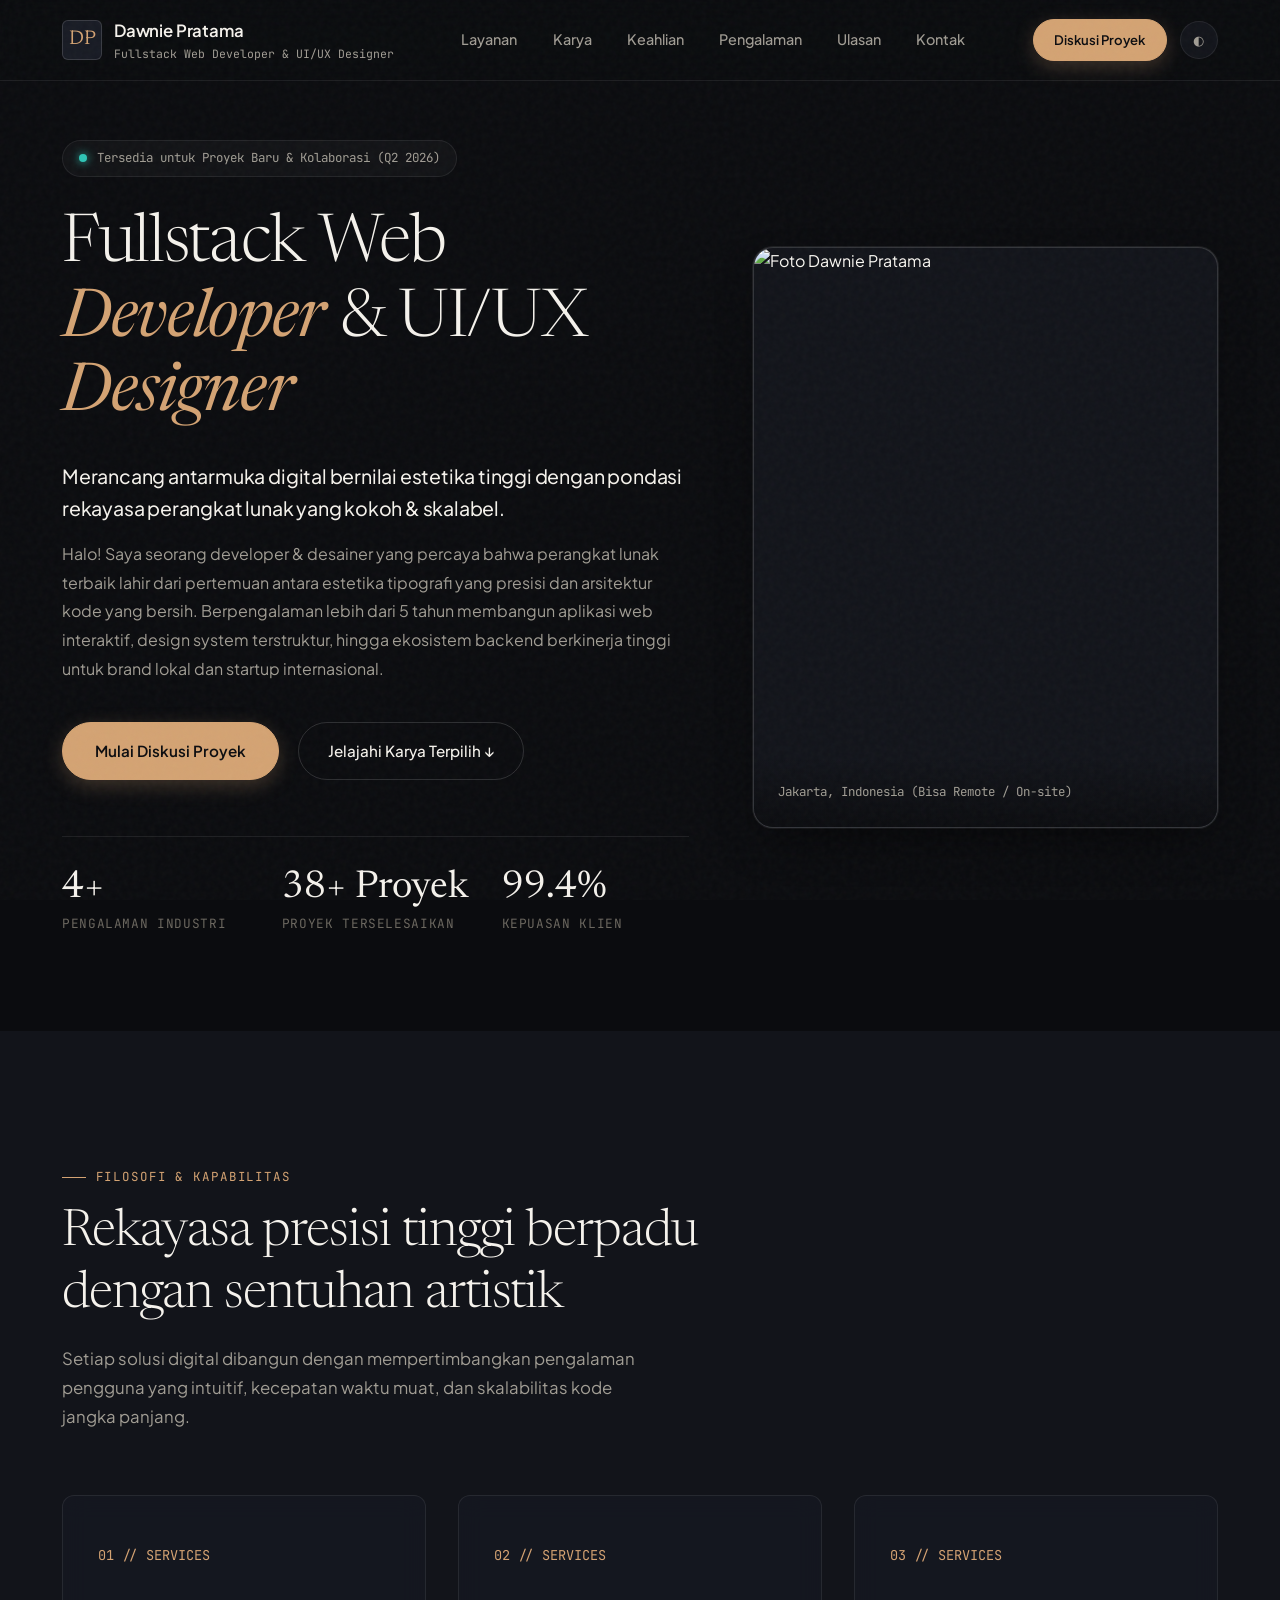
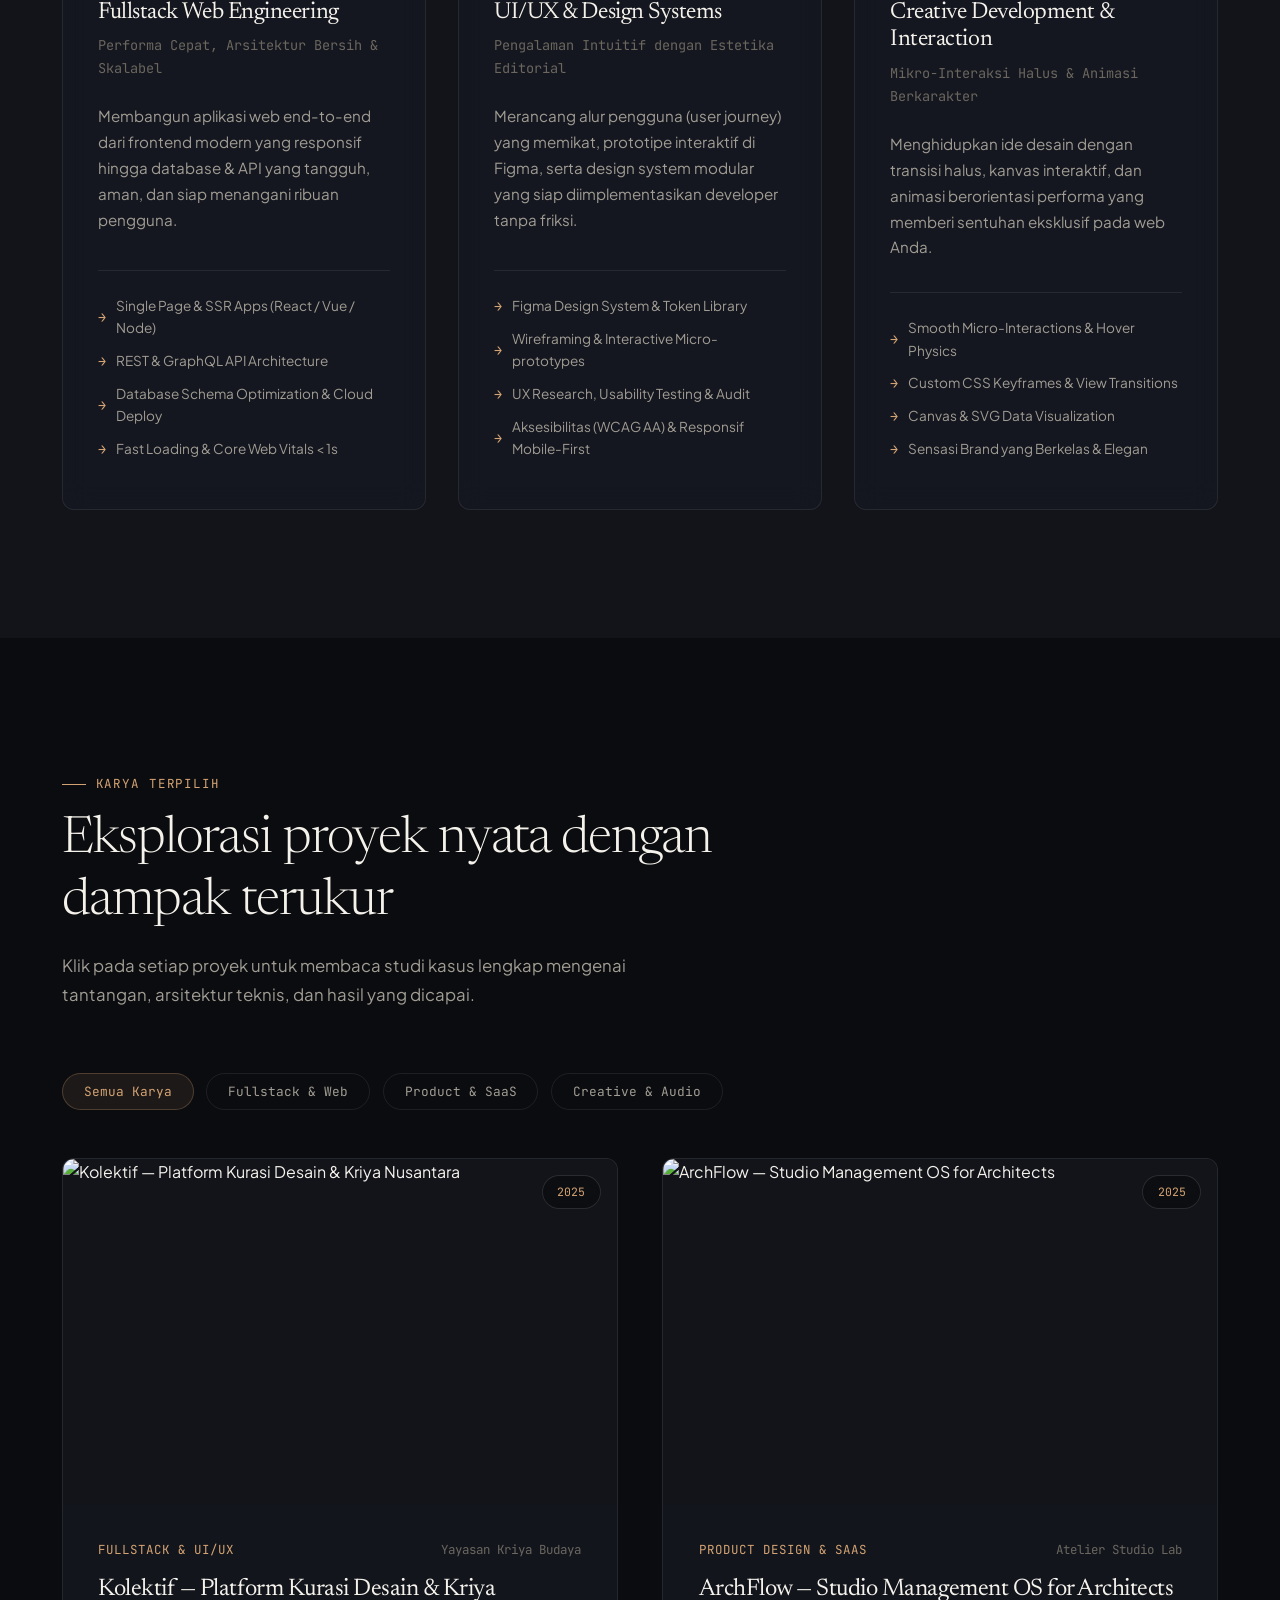
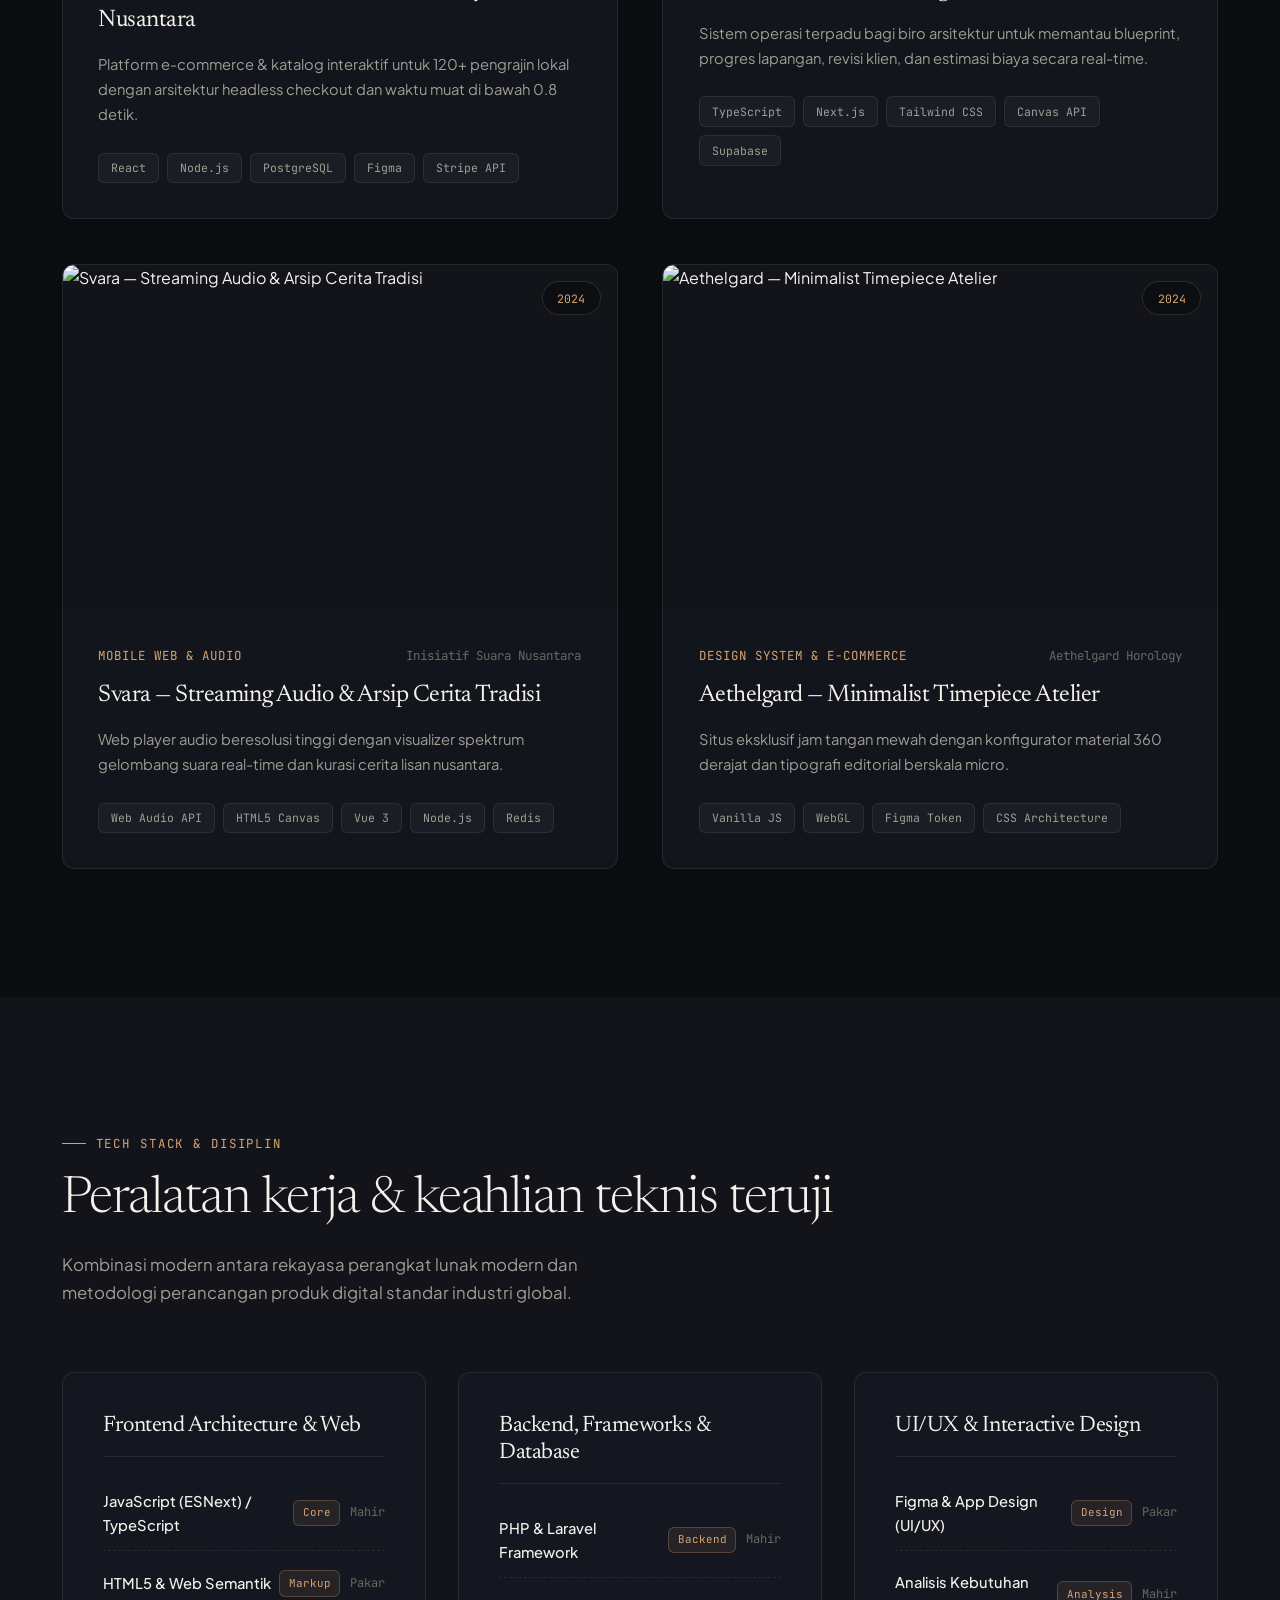
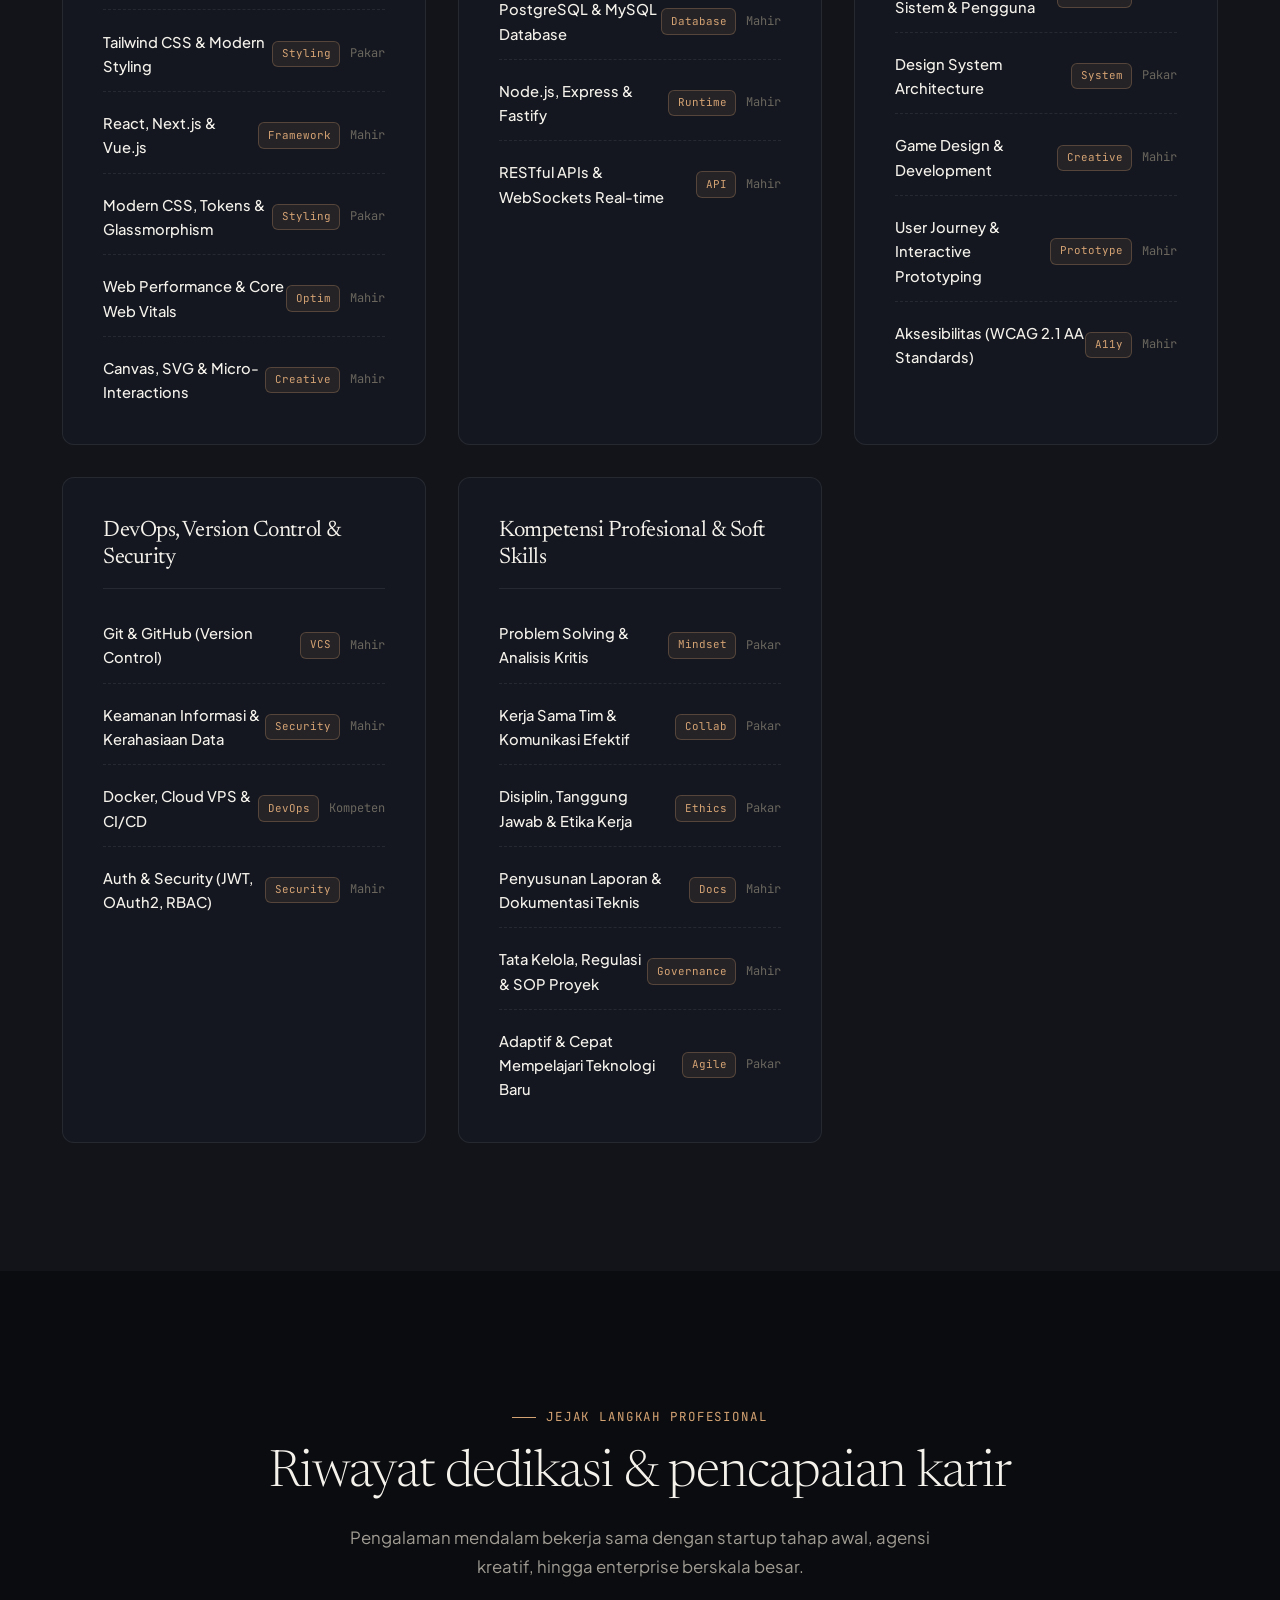
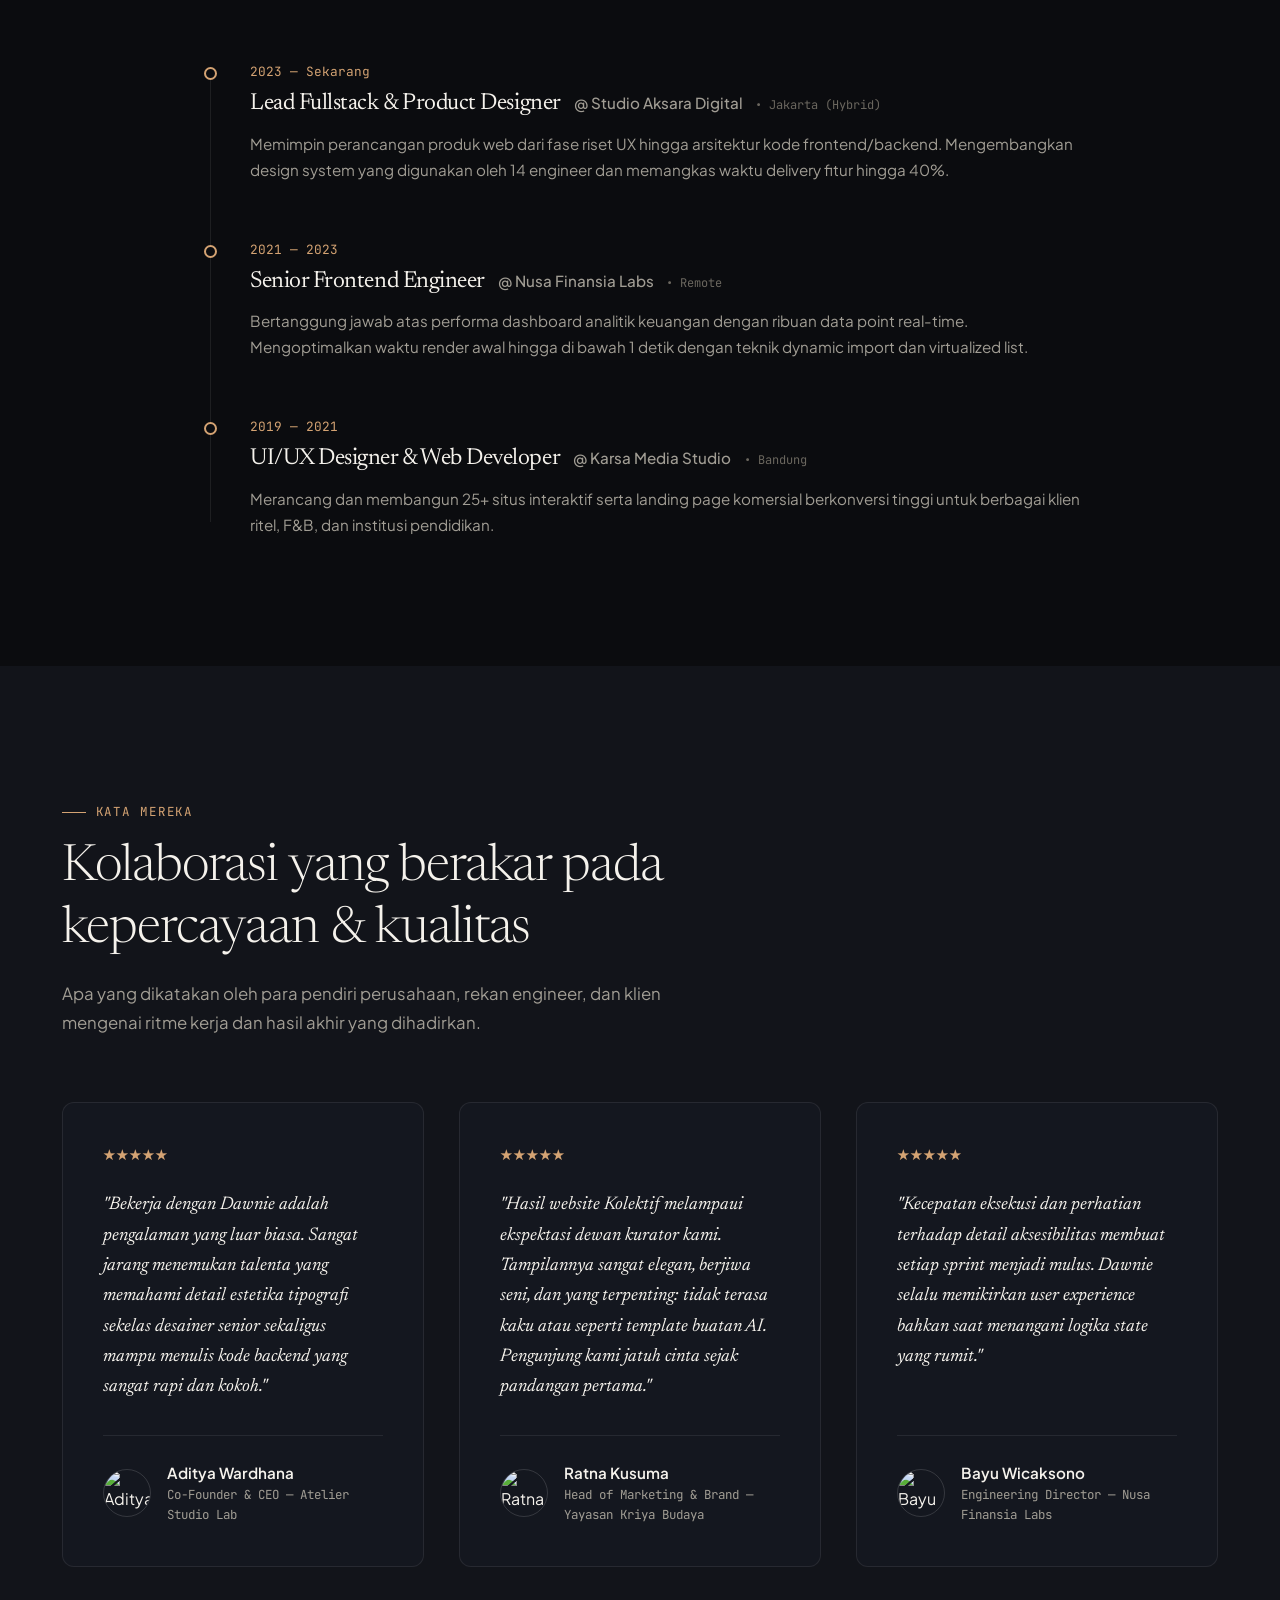
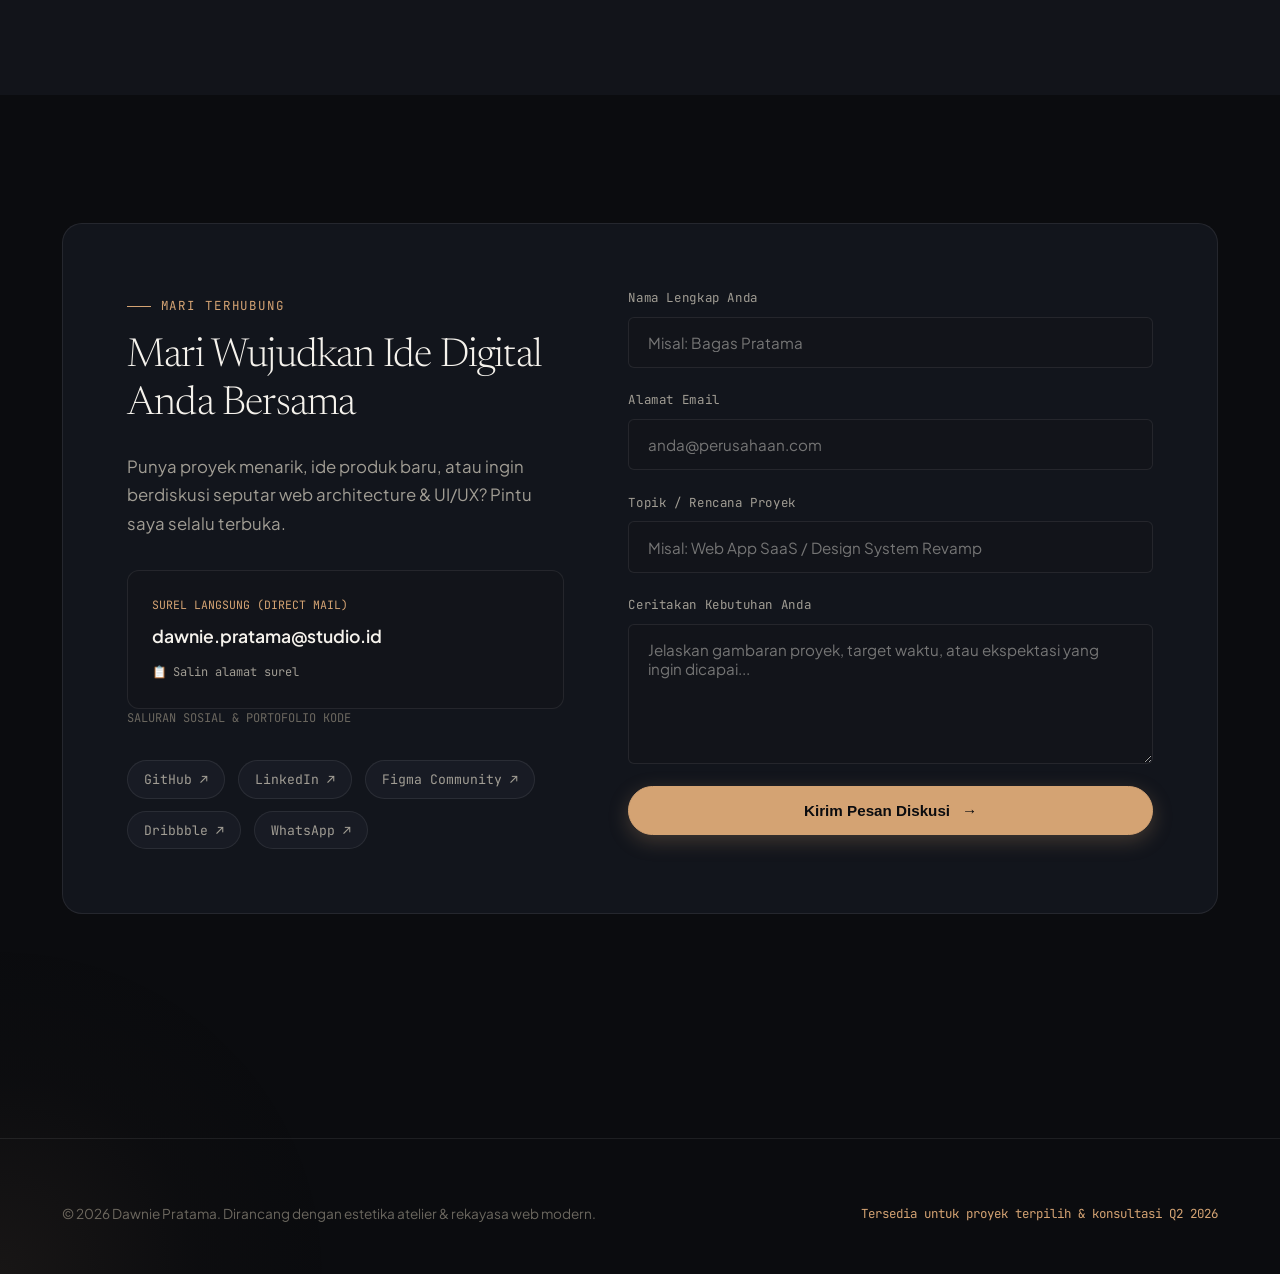
==== commit 85d449f6: "feat: Portfolio Vercel" ====
--- a/index.html
+++ b/index.html
@@ -1,13 +1,31 @@
 <!DOCTYPE html>
 <html lang="id" data-theme="dark">
+
 <head>
   <meta charset="UTF-8">
   <meta name="viewport" content="width=device-width, initial-scale=1.0">
   <title>Dawnie Pratama — Fullstack Web Developer & UI/UX Designer</title>
-  <meta name="description" content="Portofolio terkurasi Fullstack Web Developer & UI/UX Designer berestetika editorial dengan arsitektur kode skalabel dan sistem interaktif.">
+  <meta name="description"
+    content="Portofolio terkurasi Fullstack Web Developer & UI/UX Designer berestetika editorial dengan arsitektur kode skalabel dan sistem interaktif.">
+  <meta name="author" content="Dawnie Pratama">
+  
+  <!-- Open Graph / Facebook / LinkedIn / WhatsApp -->
+  <meta property="og:type" content="website">
+  <meta property="og:title" content="Dawnie Pratama — Fullstack Web Developer & UI/UX Designer">
+  <meta property="og:description"
+    content="Portofolio terkurasi Fullstack Web Developer & UI/UX Designer berestetika editorial dengan arsitektur kode skalabel dan sistem interaktif.">
+  
+  <!-- Twitter Card -->
+  <meta name="twitter:card" content="summary_large_image">
+  <meta name="twitter:title" content="Dawnie Pratama — Fullstack Web Developer & UI/UX Designer">
+  <meta name="twitter:description"
+    content="Portofolio terkurasi Fullstack Web Developer & UI/UX Designer berestetika editorial dengan arsitektur kode skalabel dan sistem interaktif.">
+
   <link rel="stylesheet" href="css/style.css">
-  <link rel="icon" href="data:image/svg+xml,<svg xmlns=%22http://www.w3.org/2000/svg%22 viewBox=%220 0 100 100%22><text y=%22.9em%22 font-size=%2290%22>✦</text></svg>">
+  <link rel="icon"
+    href="data:image/svg+xml,<svg xmlns=%22http://www.w3.org/2000/svg%22 viewBox=%220 0 100 100%22><text y=%22.9em%22 font-size=%2290%22>✦</text></svg>">
 </head>
+
 <body>
 
   <!-- Analog Film Grain Overlay for Tactile Human Feel -->
@@ -25,21 +43,22 @@
       </a>
 
       <nav aria-label="Main Navigation">
-        <ul class="nav-links">
-          <li><a href="#services" class="nav-link">Layanan</a></li>
-          <li><a href="#projects" class="nav-link">Karya</a></li>
-          <li><a href="#skills" class="nav-link">Keahlian</a></li>
-          <li><a href="#experience" class="nav-link">Pengalaman</a></li>
-          <li><a href="#testimonials" class="nav-link">Ulasan</a></li>
-          <li><a href="#contact" class="nav-link">Kontak</a></li>
+        <ul class="nav-links" id="mainNavLinks">
+          <li data-nav-for="services"><a href="#services" class="nav-link">Layanan</a></li>
+          <li data-nav-for="projects"><a href="#projects" class="nav-link">Karya</a></li>
+          <li data-nav-for="skills"><a href="#skills" class="nav-link">Keahlian</a></li>
+          <li data-nav-for="experience"><a href="#experience" class="nav-link">Pengalaman</a></li>
+          <li data-nav-for="testimonials"><a href="#testimonials" class="nav-link">Ulasan</a></li>
+          <li data-nav-for="contact"><a href="#contact" class="nav-link">Kontak</a></li>
         </ul>
       </nav>
 
       <div class="nav-actions">
-        <a href="#contact" class="btn-primary" style="padding: 0.55rem 1.3rem; font-size: 0.82rem;">
+        <a href="#contact" class="btn-primary" id="navCtaBtn" style="padding: 0.55rem 1.3rem; font-size: 0.82rem;">
           <span>Diskusi Proyek</span>
         </a>
-        <button class="theme-toggle-btn" id="themeToggleBtn" aria-label="Ganti Tema Gelap / Terang" title="Ganti Mode Tampilan (Gelap / Terang)">
+        <button class="theme-toggle-btn" id="themeToggleBtn" aria-label="Ganti Tema Gelap / Terang"
+          title="Ganti Mode Tampilan (Gelap / Terang)">
           <span>◐</span>
         </button>
       </div>
@@ -58,28 +77,33 @@
             </div>
 
             <h1 class="hero-title" id="heroRole">
-              Fullstack Web <span class="highlight">Developer</span> &amp; UI/UX <span class="highlight">Architect</span>
+              Fullstack Web <span class="highlight">Developer</span> &amp; UI/UX <span
+                class="highlight">Architect</span>
             </h1>
 
-            <p class="hero-bio" id="heroTagline">
-              Merancang antarmuka digital bernilai estetika tinggi dengan pondasi rekayasa perangkat lunak yang kokoh & skalabel.
+            <p class="hero-tagline" id="heroTagline">
+              Merancang antarmuka digital bernilai estetika tinggi dengan pondasi rekayasa perangkat lunak yang kokoh &amp; skalabel.
             </p>
 
-            <div class="hero-cta-group">
+            <p class="hero-bio" id="heroBio">
+              Halo! Saya seorang developer &amp; desainer yang percaya bahwa perangkat lunak terbaik lahir dari pertemuan antara estetika tipografi yang presisi dan arsitektur kode yang bersih. Berpengalaman lebih dari 5 tahun membangun aplikasi web interaktif, design system terstruktur, hingga ekosistem backend berkinerja tinggi untuk brand lokal dan startup internasional.
+            </p>
+
+            <div class="hero-cta-group" id="heroCtaGroup">
               <a href="#contact" class="btn-primary" id="heroCtaBtn">Mulai Diskusi Proyek</a>
-              <a href="#projects" class="btn-secondary">Jelajahi Karya Terpilih ↓</a>
-            </div>
-
-            <div class="hero-stats">
-              <div class="stat-item">
+              <a href="#projects" class="btn-secondary" id="heroSecondaryCta">Jelajahi Karya Terpilih ↓</a>
+            </div>
+
+            <div class="hero-stats" id="heroStatsContainer">
+              <div class="stat-item" id="heroStatYearsItem">
                 <div class="stat-number" id="statYears">5+ <em>Thn</em></div>
                 <div class="stat-label">Pengalaman Industri</div>
               </div>
-              <div class="stat-item">
+              <div class="stat-item" id="heroStatProjectsItem">
                 <div class="stat-number" id="statProjects">38+ <em>Karya</em></div>
                 <div class="stat-label">Proyek Terselesaikan</div>
               </div>
-              <div class="stat-item">
+              <div class="stat-item" id="heroStatSatisfactionItem">
                 <div class="stat-number" id="statSatisfaction">99.4%</div>
                 <div class="stat-label">Kepuasan Klien</div>
               </div>
@@ -87,13 +111,14 @@
           </div>
 
           <!-- Hero Atelier Visual Card -->
-          <div class="hero-visual-col">
+          <div class="hero-visual-col" id="heroVisualCol">
             <div class="hero-visual-card">
               <div class="visual-frame">
-                <img class="visual-image" id="heroAvatar" src="https://images.unsplash.com/photo-1534528741775-53994a69daeb?auto=format&fit=crop&w=800&q=80" alt="Foto Dawnie Pratama">
+                <img class="visual-image" id="heroAvatar"
+                  src="https://images.unsplash.com/photo-1534528741775-53994a69daeb?auto=format&fit=crop&w=800&q=80"
+                  alt="Foto Dawnie Pratama">
                 <div class="visual-caption">
                   <div class="visual-location" id="heroLocation">Jakarta, Indonesia (Bisa Remote / On-site)</div>
-                  <div class="visual-tag">Atelier 2026</div>
                 </div>
               </div>
             </div>
@@ -105,11 +130,13 @@
     <!-- Services / Pillars Section -->
     <section class="section-padding" id="services" style="background: var(--bg-secondary);">
       <div class="container">
-        <header class="section-header">
-          <span class="section-label">Filosofi &amp; Kapabilitas</span>
-          <h2 class="section-title">Rekayasa presisi tinggi berpadu dengan <em>sentuhan artistik</em></h2>
-          <p class="section-subtitle">
-            Setiap solusi digital dibangun dengan mempertimbangkan pengalaman pengguna yang intuitif, kecepatan waktu muat, dan skalabilitas kode jangka panjang.
+        <header class="section-header" id="servicesSectionHeader">
+          <span class="section-label" id="servicesSectionLabel">Filosofi &amp; Kapabilitas</span>
+          <h2 class="section-title" id="servicesSectionTitle">Rekayasa presisi tinggi berpadu dengan <em>sentuhan
+              artistik</em></h2>
+          <p class="section-subtitle" id="servicesSectionSubtitle">
+            Setiap solusi digital dibangun dengan mempertimbangkan pengalaman pengguna yang intuitif, kecepatan waktu
+            muat, dan skalabilitas kode jangka panjang.
           </p>
         </header>
 
@@ -122,11 +149,13 @@
     <!-- Selected Works / Projects Section -->
     <section class="section-padding" id="projects">
       <div class="container">
-        <header class="section-header">
-          <span class="section-label">Karya Terpilih</span>
-          <h2 class="section-title">Eksplorasi proyek nyata dengan <em>dampak terukur</em></h2>
-          <p class="section-subtitle">
-            Klik pada setiap proyek untuk membaca studi kasus lengkap mengenai tantangan, arsitektur teknis, dan hasil yang dicapai.
+        <header class="section-header" id="projectsSectionHeader">
+          <span class="section-label" id="projectsSectionLabel">Karya Terpilih</span>
+          <h2 class="section-title" id="projectsSectionTitle">Eksplorasi proyek nyata dengan <em>dampak terukur</em>
+          </h2>
+          <p class="section-subtitle" id="projectsSectionSubtitle">
+            Klik pada setiap proyek untuk membaca studi kasus lengkap mengenai tantangan, arsitektur teknis, dan hasil
+            yang dicapai.
           </p>
         </header>
 
@@ -145,11 +174,12 @@
     <!-- Skills Matrix Section -->
     <section class="section-padding" id="skills" style="background: var(--bg-secondary);">
       <div class="container">
-        <header class="section-header">
-          <span class="section-label">Tech Stack &amp; Disiplin</span>
-          <h2 class="section-title">Peralatan kerja &amp; <em>keahlian teknis</em> teruji</h2>
-          <p class="section-subtitle">
-            Kombinasi modern antara rekayasa perangkat lunak modern dan metodologi perancangan produk digital standar industri global.
+        <header class="section-header" id="skillsSectionHeader">
+          <span class="section-label" id="skillsSectionLabel">Tech Stack &amp; Disiplin</span>
+          <h2 class="section-title" id="skillsSectionTitle">Peralatan kerja &amp; <em>keahlian teknis</em> teruji</h2>
+          <p class="section-subtitle" id="skillsSectionSubtitle">
+            Kombinasi modern antara rekayasa perangkat lunak modern dan metodologi perancangan produk digital standar
+            industri global.
           </p>
         </header>
 
@@ -162,11 +192,14 @@
     <!-- Experience & Milestones Section -->
     <section class="section-padding" id="experience">
       <div class="container">
-        <header class="section-header" style="text-align: center; margin-bottom: 5rem;">
-          <span class="section-label">Jejak Langkah Profesional</span>
-          <h2 class="section-title" style="margin: 0 auto;">Riwayat dedikasi &amp; <em>pencapaian karir</em></h2>
-          <p class="section-subtitle" style="margin: 1.2rem auto 0;">
-            Pengalaman mendalam bekerja sama dengan startup tahap awal, agensi kreatif, hingga enterprise berskala besar.
+        <header class="section-header" id="experienceSectionHeader" style="text-align: center; margin-bottom: 5rem;">
+          <span class="section-label" id="experienceSectionLabel">Jejak Langkah Profesional</span>
+          <h2 class="section-title" id="experienceSectionTitle" style="margin: 0 auto;">Riwayat dedikasi &amp;
+            <em>pencapaian karir</em>
+          </h2>
+          <p class="section-subtitle" id="experienceSectionSubtitle" style="margin: 1.2rem auto 0;">
+            Pengalaman mendalam bekerja sama dengan startup tahap awal, agensi kreatif, hingga enterprise berskala
+            besar.
           </p>
         </header>
 
@@ -179,11 +212,13 @@
     <!-- Testimonials / Word of Mouth -->
     <section class="section-padding" id="testimonials" style="background: var(--bg-secondary);">
       <div class="container">
-        <header class="section-header">
-          <span class="section-label">Kata Mereka</span>
-          <h2 class="section-title">Kolaborasi yang berakar pada <em>kepercayaan &amp; kualitas</em></h2>
-          <p class="section-subtitle">
-            Apa yang dikatakan oleh para pendiri perusahaan, rekan engineer, dan klien mengenai ritme kerja dan hasil akhir yang dihadirkan.
+        <header class="section-header" id="testimonialsSectionHeader">
+          <span class="section-label" id="testimonialsSectionLabel">Kata Mereka</span>
+          <h2 class="section-title" id="testimonialsSectionTitle">Kolaborasi yang berakar pada <em>kepercayaan &amp;
+              kualitas</em></h2>
+          <p class="section-subtitle" id="testimonialsSectionSubtitle">
+            Apa yang dikatakan oleh para pendiri perusahaan, rekan engineer, dan klien mengenai ritme kerja dan hasil
+            akhir yang dihadirkan.
           </p>
         </header>
 
@@ -199,15 +234,16 @@
         <div class="contact-container">
           <div class="contact-info-col">
             <div>
-              <span class="section-label">Mari Terhubung</span>
+              <span class="section-label" id="contactSectionLabel">Mari Terhubung</span>
               <h2 class="section-title" id="contactHeading" style="font-size: 2.5rem; margin-bottom: 1.5rem;">
                 Mari wujudkan ide digital Anda bersama
               </h2>
               <p class="section-subtitle" id="contactSubheading">
-                Punya proyek menarik, ide produk baru, atau ingin berdiskusi seputar web architecture &amp; UI/UX? Pintu saya selalu terbuka.
+                Punya proyek menarik, ide produk baru, atau ingin berdiskusi seputar web architecture &amp; UI/UX? Pintu
+                saya selalu terbuka.
               </p>
 
-              <div class="contact-email-card">
+              <div class="contact-email-card" id="contactDirectCard">
                 <div class="contact-email-label">Surel Langsung (Direct Mail)</div>
                 <div class="contact-email-val" id="directEmailVal">dawnie.pratama@studio.id</div>
                 <button type="button" class="btn-copy-email" id="copyEmailBtn">
@@ -217,7 +253,8 @@
             </div>
 
             <div>
-              <div style="font-family: var(--font-mono); font-size: 0.75rem; color: var(--text-dim); text-transform: uppercase;">
+              <div
+                style="font-family: var(--font-mono); font-size: 0.75rem; color: var(--text-dim); text-transform: uppercase;">
                 Saluran Sosial &amp; Portofolio Kode
               </div>
               <div class="socials-row" id="socialsRow">
@@ -230,22 +267,27 @@
           <form class="contact-form" id="contactForm">
             <div class="form-group">
               <label class="form-label" for="clientName">Nama Lengkap Anda</label>
-              <input type="text" id="clientName" name="name" class="form-input" placeholder="Misal: Bagas Pratama" required>
+              <input type="text" id="clientName" name="name" class="form-input" placeholder="Misal: Bagas Pratama"
+                required>
             </div>
 
             <div class="form-group">
               <label class="form-label" for="clientEmail">Alamat Email</label>
-              <input type="email" id="clientEmail" name="email" class="form-input" placeholder="anda@perusahaan.com" required>
+              <input type="email" id="clientEmail" name="email" class="form-input" placeholder="anda@perusahaan.com"
+                required>
             </div>
 
             <div class="form-group">
               <label class="form-label" for="clientSubject">Topik / Rencana Proyek</label>
-              <input type="text" id="clientSubject" name="subject" class="form-input" placeholder="Misal: Web App SaaS / Design System Revamp">
+              <input type="text" id="clientSubject" name="subject" class="form-input"
+                placeholder="Misal: Web App SaaS / Design System Revamp">
             </div>
 
             <div class="form-group">
               <label class="form-label" for="clientMessage">Ceritakan Kebutuhan Anda</label>
-              <textarea id="clientMessage" name="message" class="form-textarea" placeholder="Jelaskan gambaran proyek, target waktu, atau ekspektasi yang ingin dicapai..." required></textarea>
+              <textarea id="clientMessage" name="message" class="form-textarea"
+                placeholder="Jelaskan gambaran proyek, target waktu, atau ekspektasi yang ingin dicapai..."
+                required></textarea>
             </div>
 
             <button type="submit" class="btn-primary" style="justify-content: center; width: 100%;">
@@ -272,34 +314,48 @@
 
   <!-- Native HTML5 Dialog for Project Deep Dive -->
   <dialog class="case-study-dialog" id="projectDialog">
+    <button type="button" class="dialog-close-btn" id="dialogCloseBtn" aria-label="Tutup Dialog">✕</button>
     <div class="dialog-header">
       <img id="dialogHeroImg" class="dialog-hero-img" src="" alt="Cover Proyek">
-      <button type="button" class="dialog-close-btn" id="dialogCloseBtn" aria-label="Tutup Dialog">✕</button>
+
+      <!-- Multi-Image Carousel Controls -->
+      <button type="button" class="dialog-nav-btn prev-btn" id="dialogPrevImgBtn"
+        aria-label="Gambar Sebelumnya">‹</button>
+      <button type="button" class="dialog-nav-btn next-btn" id="dialogNextImgBtn"
+        aria-label="Gambar Berikutnya">›</button>
+      <span class="dialog-img-counter" id="dialogImgCounter" style="display: none;">1 / 1</span>
     </div>
+
+    <!-- Thumbnails Filmstrip -->
+    <div class="dialog-thumbnails-strip" id="dialogThumbnailsStrip" style="display: none;"></div>
     <div class="dialog-body">
       <div class="dialog-tags" id="dialogTags"></div>
       <h2 class="dialog-title" id="dialogTitle">Judul Proyek</h2>
       <div class="dialog-client-line" id="dialogClientLine">Klien • Tahun • Kategori</div>
 
-      <div class="dialog-case-grid">
-        <div class="dialog-case-box">
+      <!-- Deskripsi Ringkas / Narasi Utama Proyek -->
+      <p class="dialog-desc" id="dialogDesc"></p>
+
+      <div class="dialog-case-grid" id="dialogCaseGrid">
+        <div class="dialog-case-box" id="dialogChallengeBox">
           <h4>Tantangan &amp; Masalah</h4>
-          <p id="dialogChallenge">Deskripsi tantangan bisnis dan kendala teknis yang dihadapi sebelum proyek dieksekusi.</p>
-        </div>
-        <div class="dialog-case-box">
+          <p id="dialogChallenge"></p>
+        </div>
+        <div class="dialog-case-box" id="dialogSolutionBox">
           <h4>Solusi &amp; Pendekatan</h4>
-          <p id="dialogSolution">Strategi desain arsitektur dan eksekusi antarmuka yang diimplementasikan.</p>
-        </div>
-      </div>
-
-      <div class="dialog-impact-box">
+          <p id="dialogSolution"></p>
+        </div>
+      </div>
+
+      <div class="dialog-impact-box" id="dialogImpactBox">
         <h4>Dampak &amp; Hasil Terukur</h4>
-        <p id="dialogImpact">Hasil metrik performa atau peningkatan kepuasan pengguna.</p>
-      </div>
-
-      <div class="dialog-footer-actions">
+        <p id="dialogImpact"></p>
+      </div>
+
+      <div class="dialog-footer-actions" id="dialogFooterActions">
         <a href="#" target="_blank" rel="noopener noreferrer" class="btn-primary" id="dialogDemoLink">Kunjungi Demo Langsung ↗</a>
         <a href="#" target="_blank" rel="noopener noreferrer" class="btn-secondary" id="dialogGithubLink">Lihat Repositori Kode</a>
+        <button type="button" class="btn-text dialog-dismiss-btn" id="dialogCloseBottomBtn">Tutup Pratinjau ✕</button>
       </div>
     </div>
   </dialog>
@@ -308,4 +364,5 @@
 
   <script type="module" src="js/portfolio.js"></script>
 </body>
-</html>
+
+</html>
--- a/css/style.css
+++ b/css/style.css
@@ -425,12 +425,22 @@
   font-weight: 400;
 }
 
+.hero-tagline {
+  font-size: 1.22rem;
+  color: var(--text-main);
+  line-height: 1.6;
+  margin-bottom: 1rem;
+  max-width: 660px;
+  font-weight: 450;
+  letter-spacing: -0.01em;
+}
+
 .hero-bio {
-  font-size: 1.15rem;
-  color: var(--text-muted);
-  line-height: 1.75;
-  margin-bottom: 2.5rem;
-  max-width: 620px;
+  font-size: 1rem;
+  color: var(--text-muted);
+  line-height: 1.8;
+  margin-bottom: 2.4rem;
+  max-width: 640px;
 }
 
 .hero-cta-group {
@@ -814,8 +824,8 @@
    ========================================================================== */
 .skills-container {
   display: grid;
-  grid-template-columns: repeat(3, 1fr);
-  gap: 2.5rem;
+  grid-template-columns: repeat(auto-fit, minmax(320px, 1fr));
+  gap: 2rem;
 }
 
 @media (max-width: 968px) {
@@ -829,6 +839,13 @@
   border-radius: var(--radius-md);
   padding: 2.5rem;
   border: 1px solid var(--border-subtle);
+  transition: all 0.3s var(--transition-smooth);
+}
+
+.skill-category-box:hover {
+  border-color: var(--accent-border);
+  box-shadow: var(--shadow-sm);
+  transform: translateY(-3px);
 }
 
 .category-name {
@@ -1201,6 +1218,11 @@
   color: var(--accent-gold);
 }
 
+/* Prevent background page scrolling when dialog is open */
+body:has(dialog[open]) {
+  overflow: hidden;
+}
+
 /* ==========================================================================
    Case Study Dialog Modal
    ========================================================================== */
@@ -1209,51 +1231,85 @@
   border-radius: var(--radius-lg);
   background: var(--bg-secondary);
   color: var(--text-main);
-  max-width: 900px;
+  max-width: 920px;
   width: 92%;
+  max-height: 90vh; /* Stay within screen height */
   margin: auto;
   padding: 0;
-  box-shadow: 0 30px 100px rgba(0, 0, 0, 0.85);
+  box-shadow: 0 30px 100px rgba(0, 0, 0, 0.9);
   border: 1px solid var(--border-light);
-  overflow: hidden;
+  overflow-y: auto; /* ENTIRE DIALOG CAN SCROLL NATURALLY */
+  overflow-x: hidden;
+  overscroll-behavior: contain;
+  scrollbar-width: thin;
+  scrollbar-color: var(--accent-gold) var(--bg-tertiary);
+}
+
+.case-study-dialog::-webkit-scrollbar {
+  width: 8px;
+}
+
+.case-study-dialog::-webkit-scrollbar-track {
+  background: var(--bg-tertiary);
+}
+
+.case-study-dialog::-webkit-scrollbar-thumb {
+  background: rgba(255, 255, 255, 0.2);
+  border-radius: 4px;
+}
+
+.case-study-dialog::-webkit-scrollbar-thumb:hover {
+  background: var(--accent-gold);
 }
 
 .case-study-dialog::backdrop {
-  background: rgba(8, 9, 12, 0.85);
+  background: rgba(8, 9, 12, 0.88);
   backdrop-filter: blur(14px);
+  -webkit-backdrop-filter: blur(14px);
 }
 
 .dialog-header {
   position: relative;
   width: 100%;
-  aspect-ratio: 16 / 8;
-  background: var(--bg-tertiary);
+  aspect-ratio: 16 / 9;
+  max-height: 450px;
+  background: #07080a;
   overflow: hidden;
+  display: flex;
+  align-items: center;
+  justify-content: center;
 }
 
 .dialog-hero-img {
   width: 100%;
   height: 100%;
-  object-fit: cover;
+  object-fit: contain; /* Full screenshot visible without cropping */
+  background: #07080a;
+  transition: opacity 0.25s ease;
 }
 
 .dialog-close-btn {
-  position: absolute;
-  top: 1.5rem;
-  right: 1.5rem;
-  width: 40px;
-  height: 40px;
+  position: sticky;
+  top: 1.2rem;
+  right: 1.2rem;
+  float: right;
+  margin-right: 1.2rem;
+  margin-top: 1.2rem;
+  margin-bottom: -54px;
+  width: 42px;
+  height: 42px;
   border-radius: 50%;
-  border: 1px solid rgba(255, 255, 255, 0.2);
-  background: rgba(11, 12, 15, 0.75);
+  border: 1px solid rgba(255, 255, 255, 0.25);
+  background: rgba(11, 12, 15, 0.85);
   backdrop-filter: blur(8px);
+  -webkit-backdrop-filter: blur(8px);
   color: #fff;
   font-size: 1.2rem;
   cursor: pointer;
   display: grid;
   place-items: center;
   transition: all 0.2s;
-  z-index: 5;
+  z-index: 20;
 }
 
 .dialog-close-btn:hover {
@@ -1262,15 +1318,106 @@
   transform: rotate(90deg);
 }
 
+/* Multi-Image Dialog Carousel Navigation */
+.dialog-nav-btn {
+  position: absolute;
+  top: 50%;
+  transform: translateY(-50%);
+  width: 44px;
+  height: 44px;
+  border-radius: 50%;
+  background: rgba(11, 12, 15, 0.7);
+  backdrop-filter: blur(8px);
+  border: 1px solid rgba(255, 255, 255, 0.18);
+  color: #fff;
+  font-size: 1.6rem;
+  line-height: 1;
+  display: grid;
+  place-items: center;
+  cursor: pointer;
+  transition: all 0.2s var(--transition-smooth);
+  z-index: 6;
+}
+
+.dialog-nav-btn:hover {
+  background: var(--accent-gold);
+  color: #0b0c0f;
+  border-color: var(--accent-gold);
+  transform: translateY(-50%) scale(1.08);
+}
+
+.dialog-nav-btn.prev-btn {
+  left: 1.2rem;
+}
+
+.dialog-nav-btn.next-btn {
+  right: 1.2rem;
+}
+
+.dialog-img-counter {
+  position: absolute;
+  bottom: 1rem;
+  right: 1.2rem;
+  padding: 0.35rem 0.8rem;
+  border-radius: var(--radius-full);
+  background: rgba(11, 12, 15, 0.8);
+  backdrop-filter: blur(8px);
+  border: 1px solid rgba(255, 255, 255, 0.15);
+  font-family: var(--font-mono);
+  font-size: 0.75rem;
+  color: var(--accent-gold);
+  z-index: 5;
+}
+
+/* Dialog Thumbnails Strip */
+.dialog-thumbnails-strip {
+  display: flex;
+  gap: 0.8rem;
+  padding: 0.9rem 1.5rem;
+  background: var(--bg-tertiary);
+  border-bottom: 1px solid var(--border-subtle);
+  overflow-x: auto;
+  scrollbar-width: thin;
+}
+
+.dialog-thumb-pill {
+  width: 72px;
+  height: 48px;
+  border-radius: var(--radius-sm);
+  overflow: hidden;
+  border: 2px solid transparent;
+  cursor: pointer;
+  opacity: 0.6;
+  flex-shrink: 0;
+  transition: all 0.2s ease;
+  background: #000;
+}
+
+.dialog-thumb-pill:hover {
+  opacity: 0.9;
+  transform: translateY(-1px);
+}
+
+.dialog-thumb-pill.active {
+  opacity: 1;
+  border-color: var(--accent-gold);
+  box-shadow: 0 0 8px rgba(212, 163, 115, 0.4);
+}
+
+.dialog-thumb-pill img {
+  width: 100%;
+  height: 100%;
+  object-fit: cover;
+}
+
 .dialog-body {
-  padding: 3rem;
-  max-height: 65vh;
-  overflow-y: auto;
+  padding: 3rem 3rem 4rem;
+  overflow: visible; /* Scroll is handled smoothly by the whole dialog */
 }
 
 @media (max-width: 600px) {
   .dialog-body {
-    padding: 1.8rem;
+    padding: 1.8rem 1.4rem 3rem;
   }
 }
 
@@ -1291,7 +1438,15 @@
   font-family: var(--font-mono);
   font-size: 0.82rem;
   color: var(--accent-gold);
+  margin-bottom: 1.2rem;
+}
+
+.dialog-desc {
+  font-size: 1.05rem;
+  color: var(--text-main);
+  line-height: 1.8;
   margin-bottom: 2rem;
+  max-width: 820px;
 }
 
 .dialog-case-grid {
@@ -1349,10 +1504,29 @@
 .dialog-footer-actions {
   display: flex;
   align-items: center;
+  flex-wrap: wrap;
   gap: 1rem;
   margin-top: 2.5rem;
   padding-top: 2rem;
   border-top: 1px solid var(--border-subtle);
+}
+
+.dialog-dismiss-btn {
+  margin-left: auto;
+  color: var(--text-muted);
+  cursor: pointer;
+  background: transparent;
+  border: none;
+  font-family: var(--font-mono);
+  font-size: 0.82rem;
+  padding: 0.5rem 0.8rem;
+  border-radius: var(--radius-sm);
+  transition: all 0.2s ease;
+}
+
+.dialog-dismiss-btn:hover {
+  color: var(--accent-gold);
+  background: rgba(255, 255, 255, 0.05);
 }
 
 /* Toast Notification */
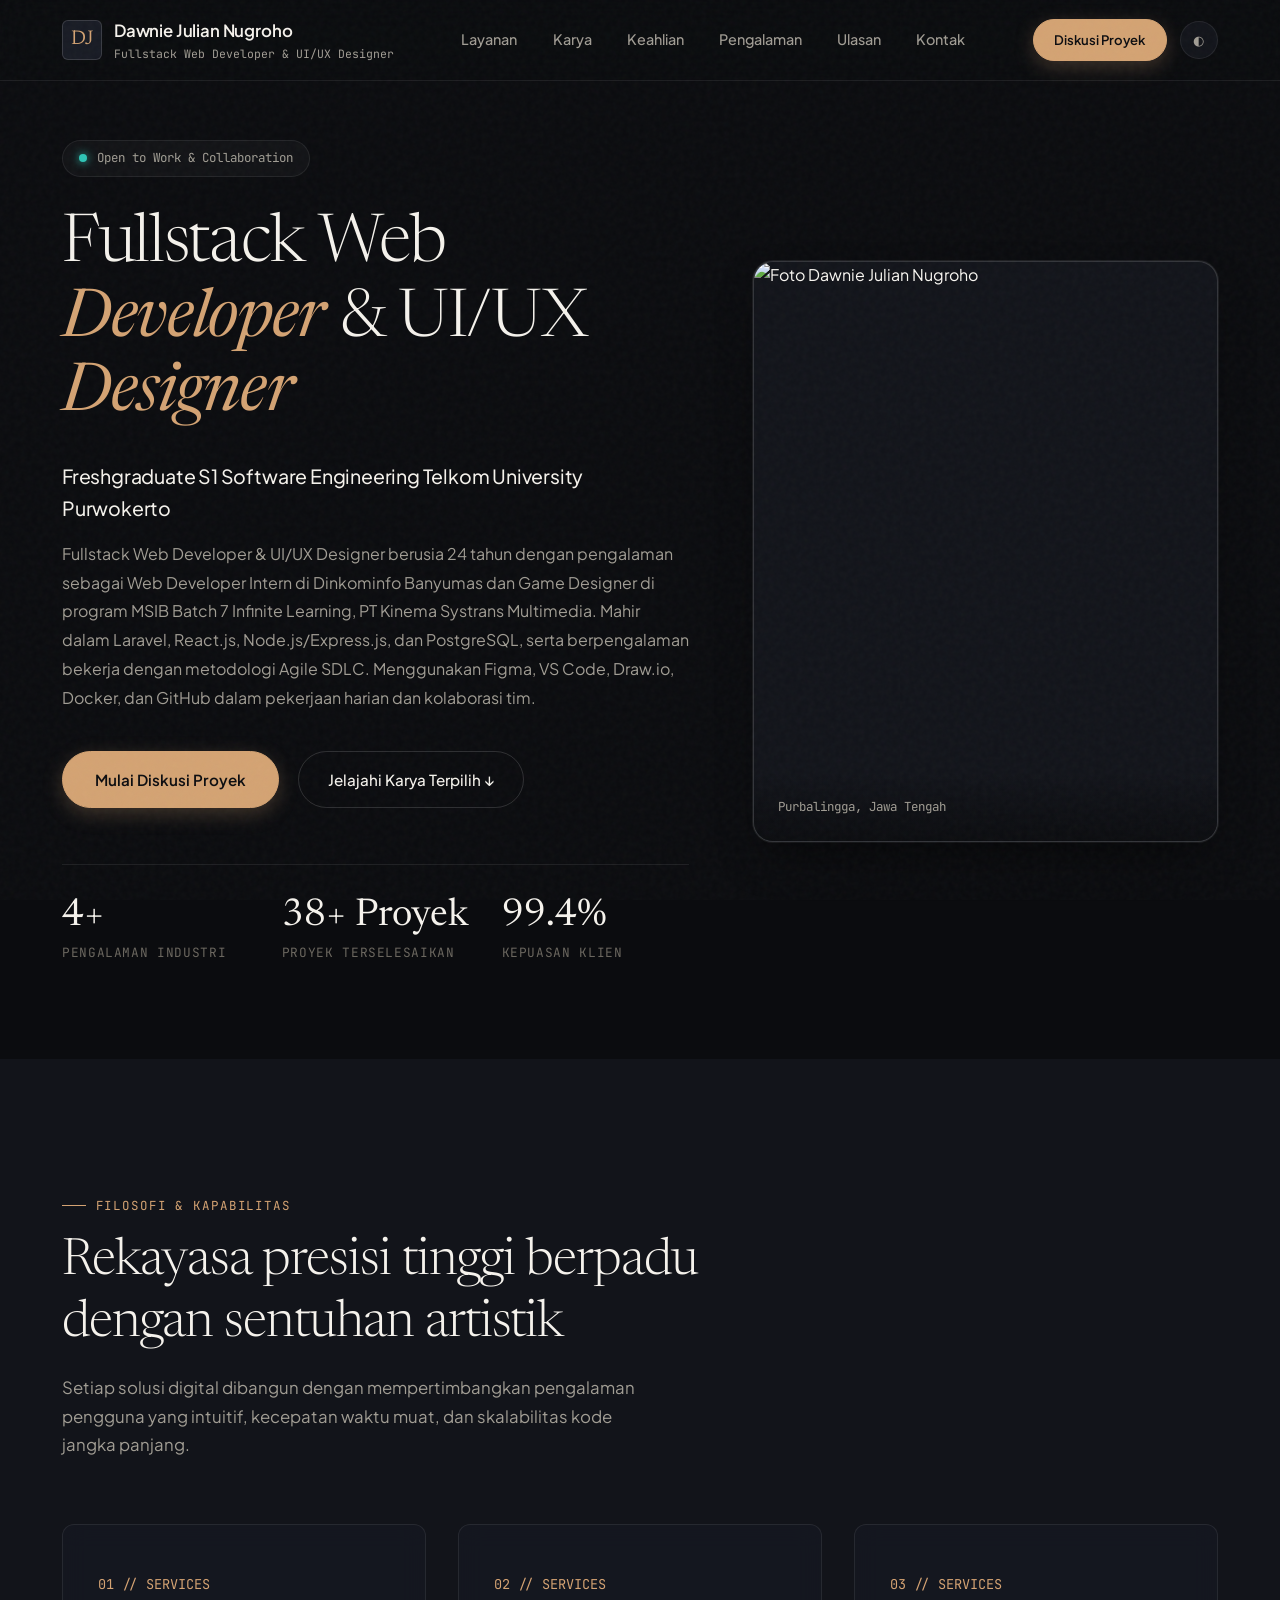
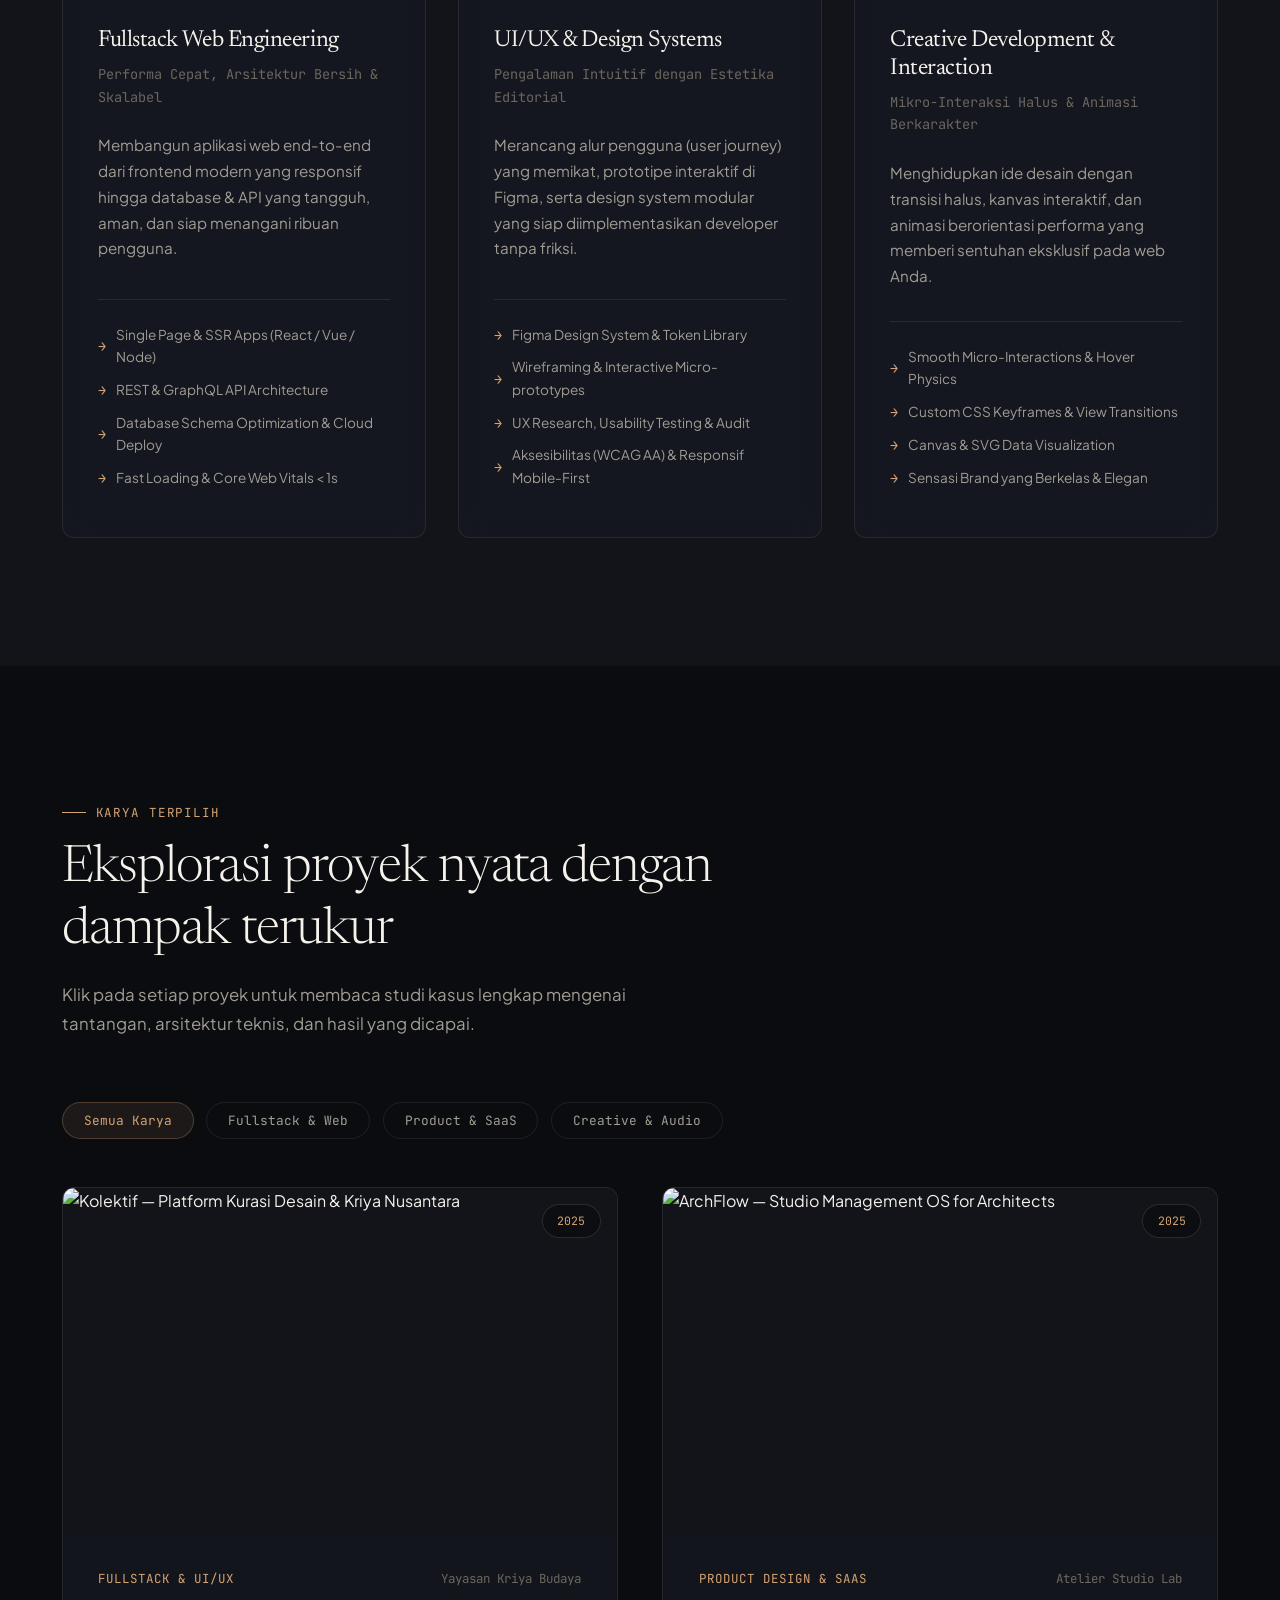
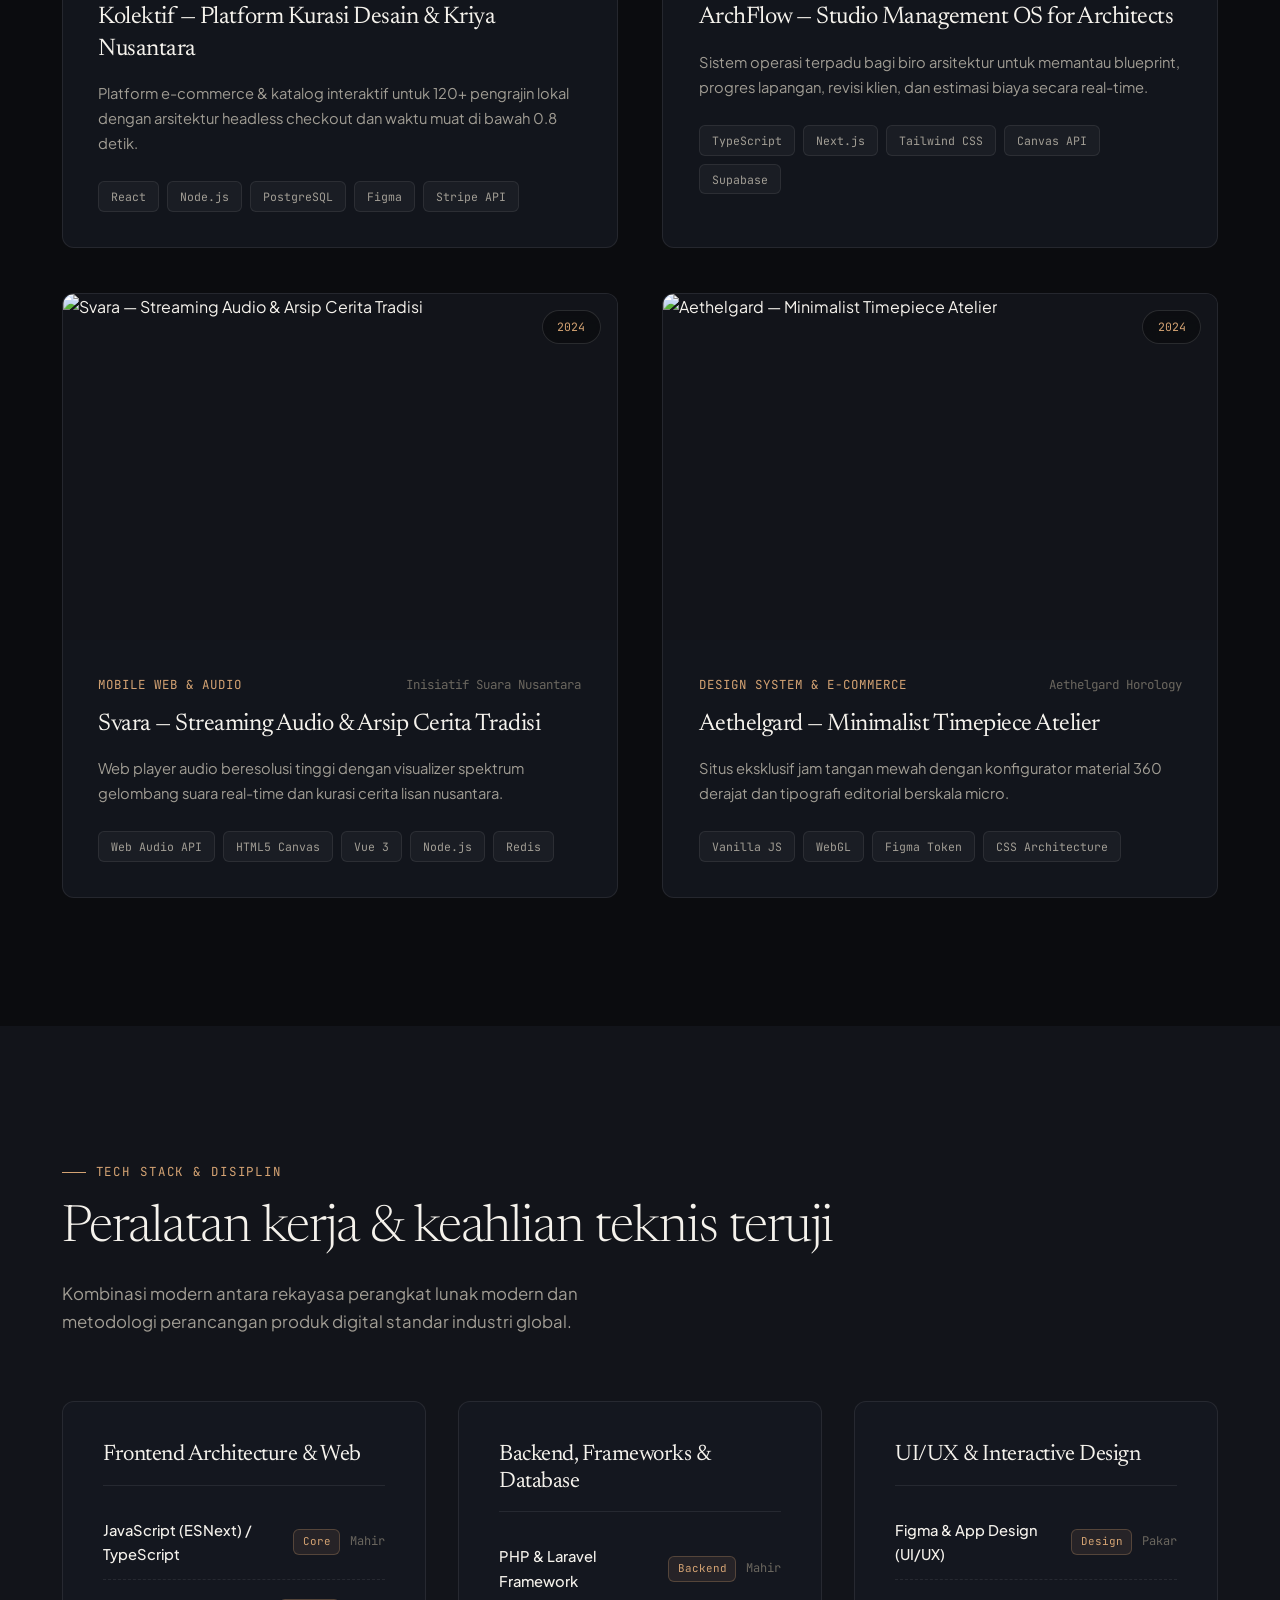
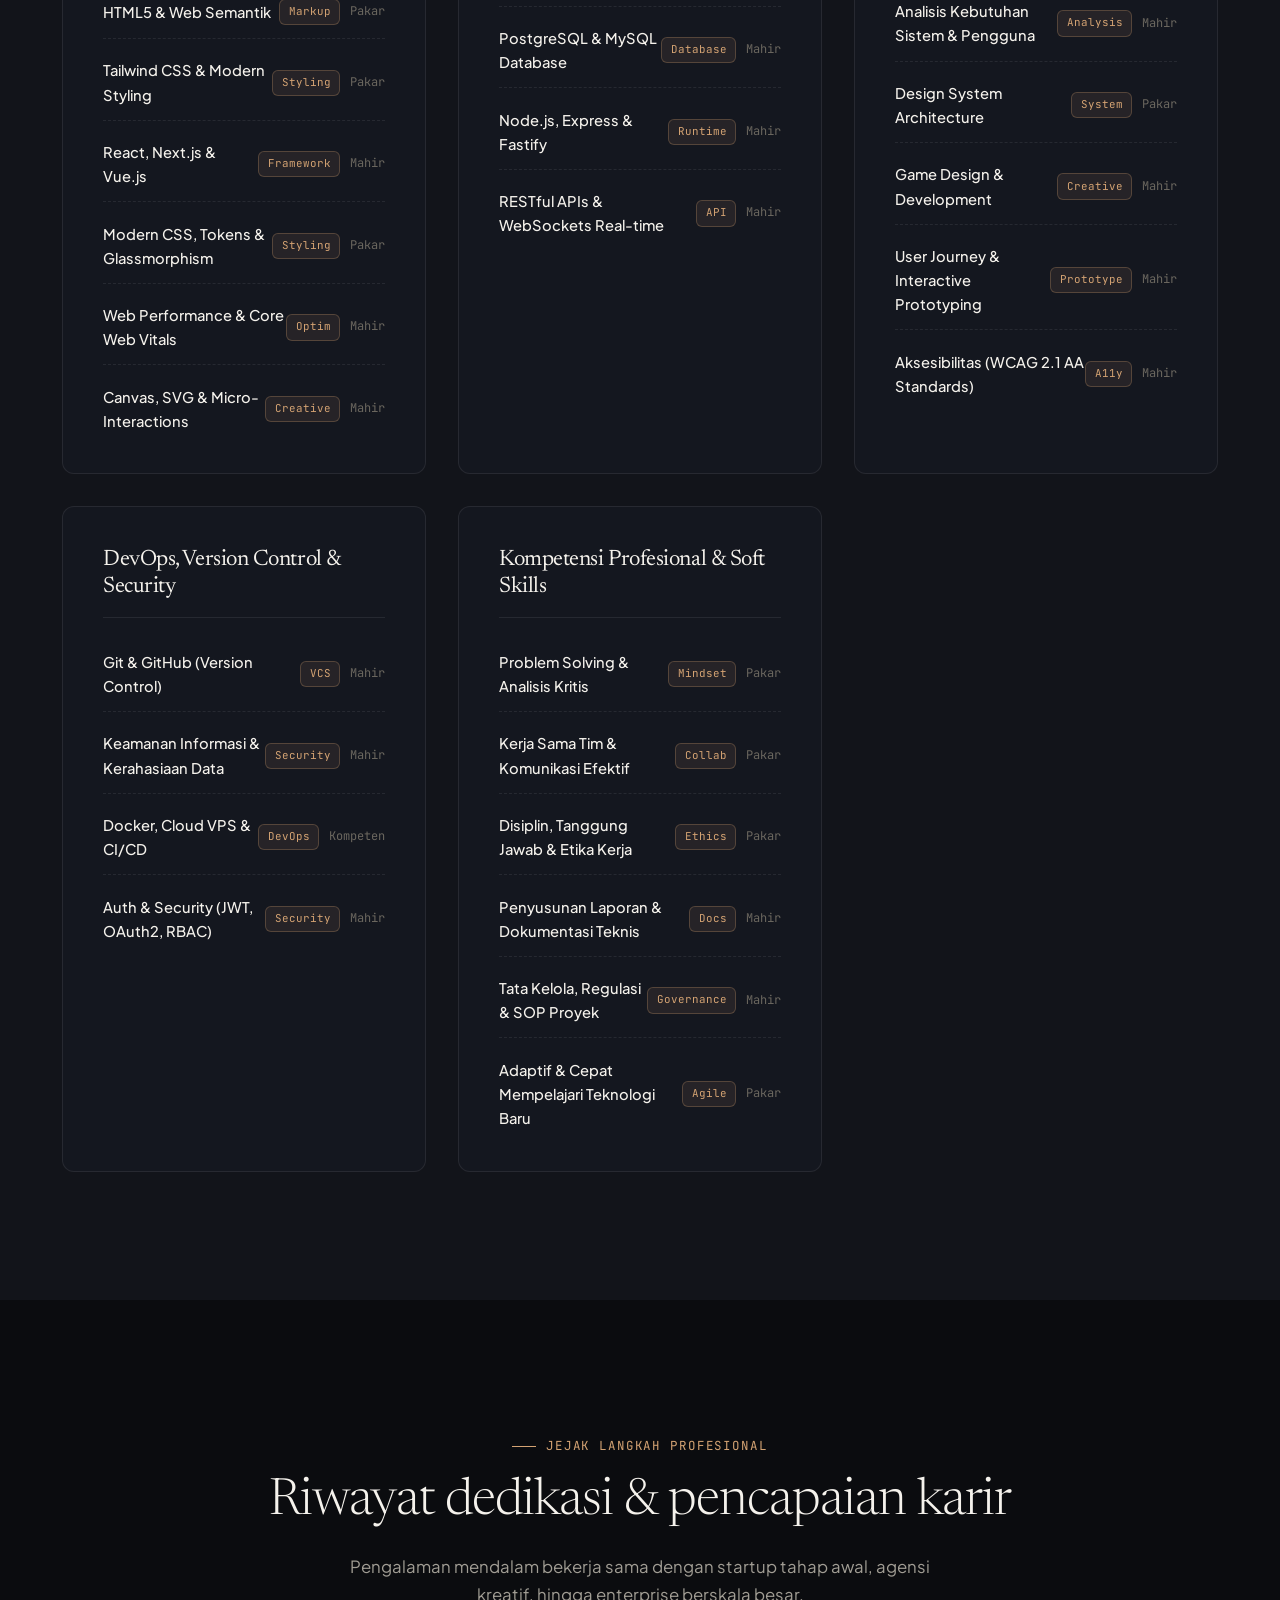
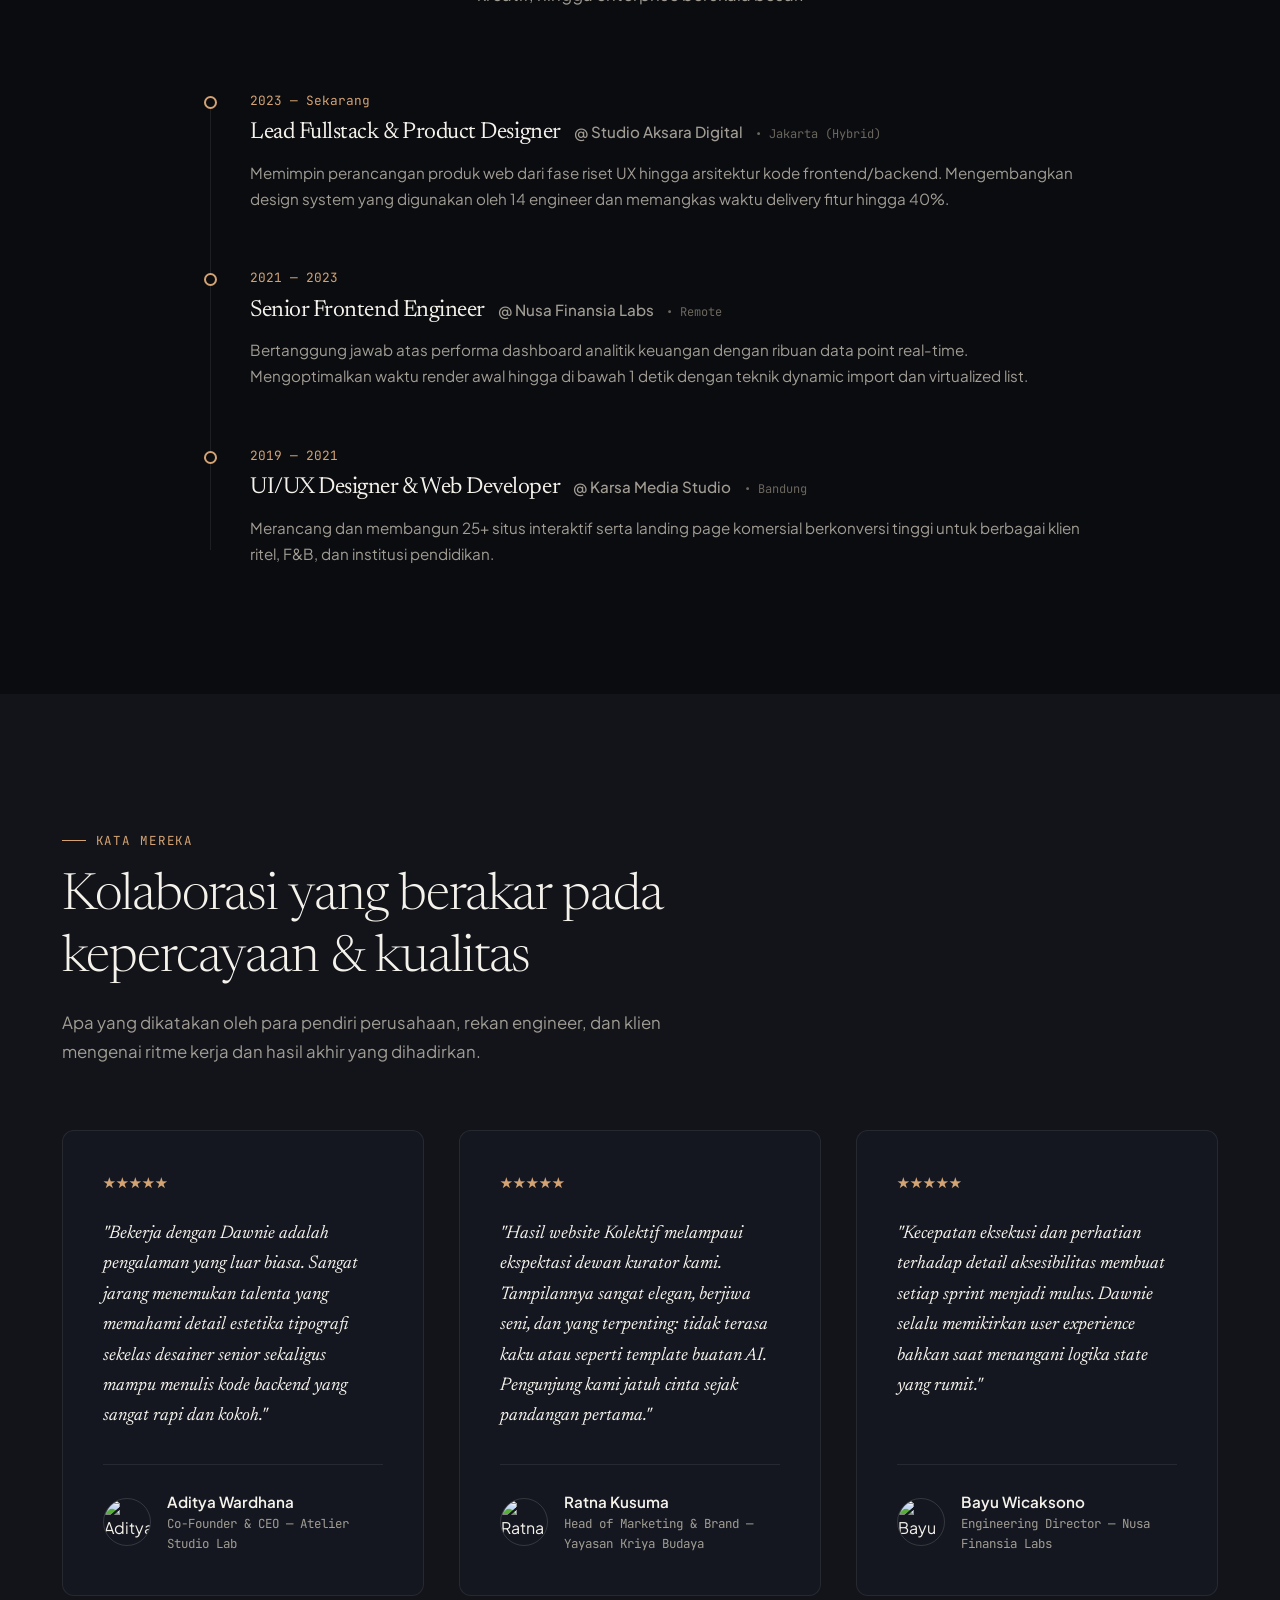
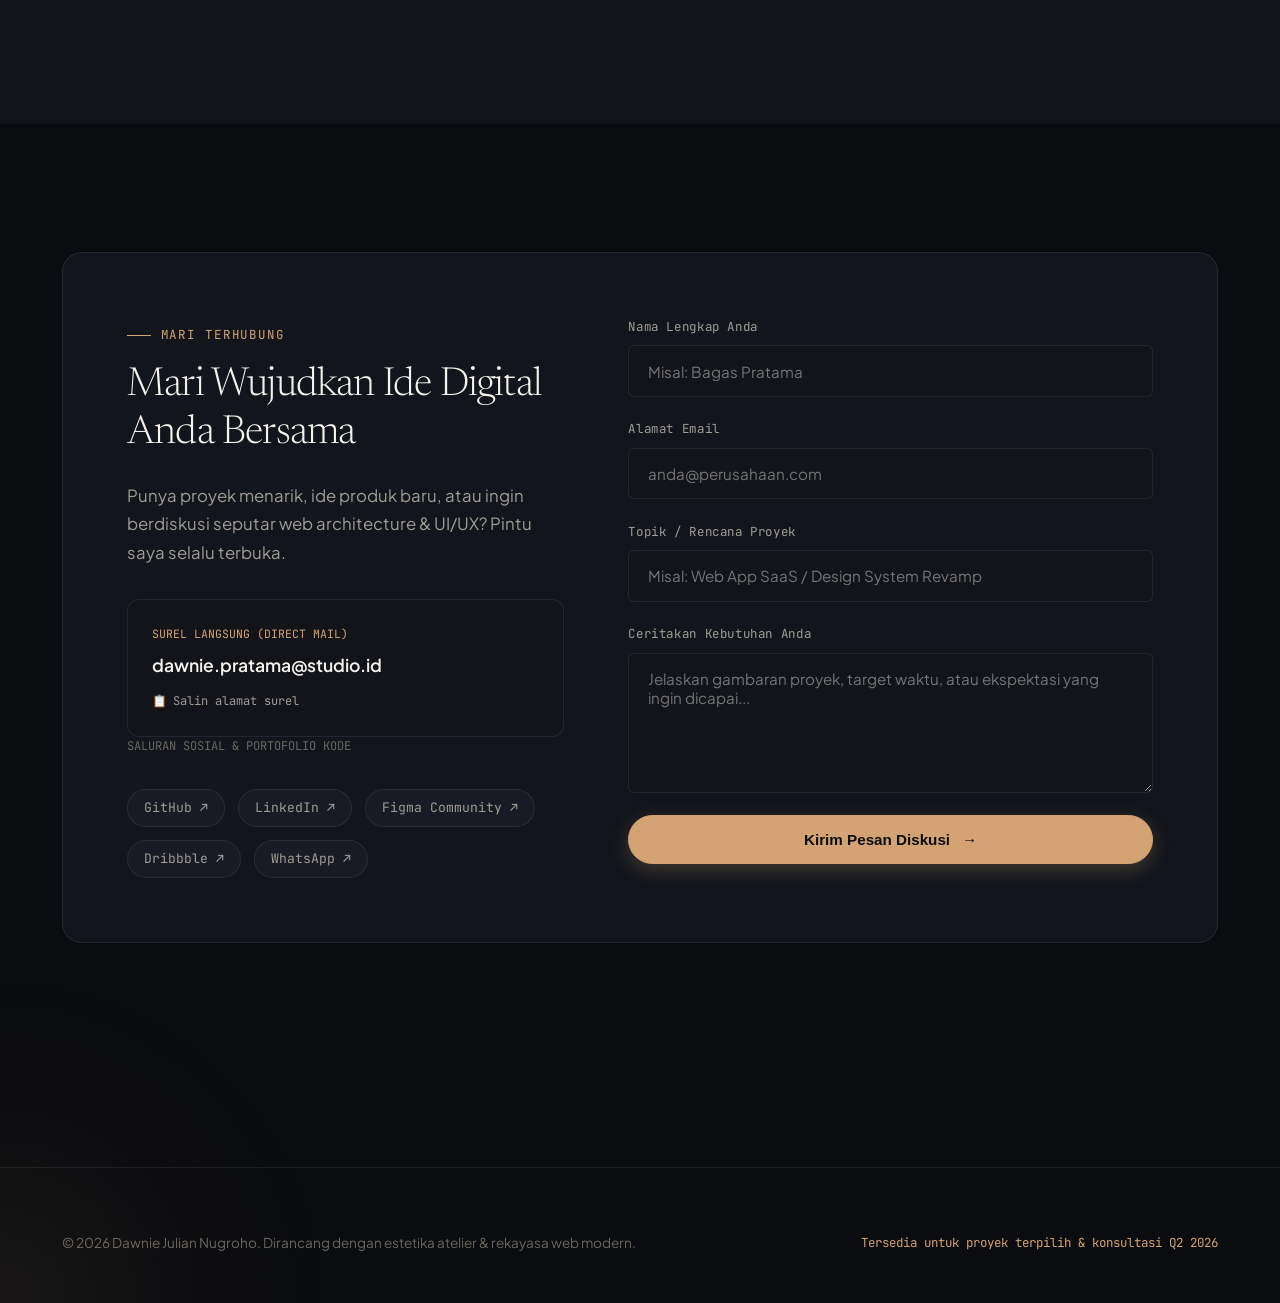
==== commit fff61619: "fix: update judul tab ke Dawnie Julian Nugroho dan rapikan layout HP" ====
--- a/index.html
+++ b/index.html
@@ -4,20 +4,20 @@
 <head>
   <meta charset="UTF-8">
   <meta name="viewport" content="width=device-width, initial-scale=1.0">
-  <title>Dawnie Pratama — Fullstack Web Developer & UI/UX Designer</title>
+  <title>Dawnie Julian Nugroho — Fullstack Web Developer & UI/UX Designer</title>
   <meta name="description"
     content="Portofolio terkurasi Fullstack Web Developer & UI/UX Designer berestetika editorial dengan arsitektur kode skalabel dan sistem interaktif.">
-  <meta name="author" content="Dawnie Pratama">
+  <meta name="author" content="Dawnie Julian Nugroho">
   
   <!-- Open Graph / Facebook / LinkedIn / WhatsApp -->
   <meta property="og:type" content="website">
-  <meta property="og:title" content="Dawnie Pratama — Fullstack Web Developer & UI/UX Designer">
+  <meta property="og:title" content="Dawnie Julian Nugroho — Fullstack Web Developer & UI/UX Designer">
   <meta property="og:description"
     content="Portofolio terkurasi Fullstack Web Developer & UI/UX Designer berestetika editorial dengan arsitektur kode skalabel dan sistem interaktif.">
   
   <!-- Twitter Card -->
   <meta name="twitter:card" content="summary_large_image">
-  <meta name="twitter:title" content="Dawnie Pratama — Fullstack Web Developer & UI/UX Designer">
+  <meta name="twitter:title" content="Dawnie Julian Nugroho — Fullstack Web Developer & UI/UX Designer">
   <meta name="twitter:description"
     content="Portofolio terkurasi Fullstack Web Developer & UI/UX Designer berestetika editorial dengan arsitektur kode skalabel dan sistem interaktif.">
 
@@ -35,9 +35,9 @@
   <header class="site-header" id="siteHeader">
     <div class="container nav-inner">
       <a href="#hero" class="brand-logo" id="brandLogo">
-        <div class="brand-monogram" id="brandMonogram">DP</div>
+        <div class="brand-monogram" id="brandMonogram">DJ</div>
         <div>
-          <span class="brand-name" id="brandName">Dawnie Pratama</span>
+          <span class="brand-name" id="brandName">Dawnie Julian Nugroho</span>
           <span class="brand-role" id="brandRole">Fullstack &amp; UI/UX</span>
         </div>
       </a>
@@ -116,7 +116,7 @@
               <div class="visual-frame">
                 <img class="visual-image" id="heroAvatar"
                   src="https://images.unsplash.com/photo-1534528741775-53994a69daeb?auto=format&fit=crop&w=800&q=80"
-                  alt="Foto Dawnie Pratama">
+                  alt="Foto Dawnie Julian Nugroho">
                 <div class="visual-caption">
                   <div class="visual-location" id="heroLocation">Jakarta, Indonesia (Bisa Remote / On-site)</div>
                 </div>
@@ -304,7 +304,7 @@
   <footer class="site-footer">
     <div class="container footer-inner">
       <div class="footer-copy" id="footerCopy">
-        © 2026 Dawnie Pratama. Dirancang dengan estetika atelier &amp; rekayasa web modern.
+        © 2026 Dawnie Julian Nugroho. Dirancang dengan estetika atelier &amp; rekayasa web modern.
       </div>
       <div class="footer-note" id="footerAvailability">
         Tersedia untuk proyek terpilih &amp; konsultasi Q2 2026
--- a/css/style.css
+++ b/css/style.css
@@ -313,6 +313,34 @@
   gap: 0.8rem;
 }
 
+@media (max-width: 900px) {
+  .nav-links {
+    display: none;
+  }
+  .nav-inner {
+    height: 68px;
+  }
+  .brand-monogram {
+    width: 36px;
+    height: 36px;
+    font-size: 1.1rem;
+  }
+  .brand-name {
+    font-size: 0.95rem;
+  }
+  .brand-role {
+    font-size: 0.65rem;
+  }
+  .nav-actions .btn-primary {
+    padding: 0.48rem 0.95rem !important;
+    font-size: 0.78rem !important;
+  }
+  .hero-section {
+    padding-top: 100px;
+    padding-bottom: 4rem;
+  }
+}
+
 /* Quick CMS Pill Button */
 .btn-cms-jump {
   display: inline-flex;
@@ -501,6 +529,20 @@
   gap: 2rem;
   padding-top: 2rem;
   border-top: 1px solid var(--border-subtle);
+}
+
+@media (max-width: 600px) {
+  .hero-stats {
+    gap: 0.8rem;
+    padding-top: 1.5rem;
+  }
+  .stat-number {
+    font-size: 1.7rem;
+  }
+  .stat-label {
+    font-size: 0.72rem;
+    line-height: 1.35;
+  }
 }
 
 .stat-item {
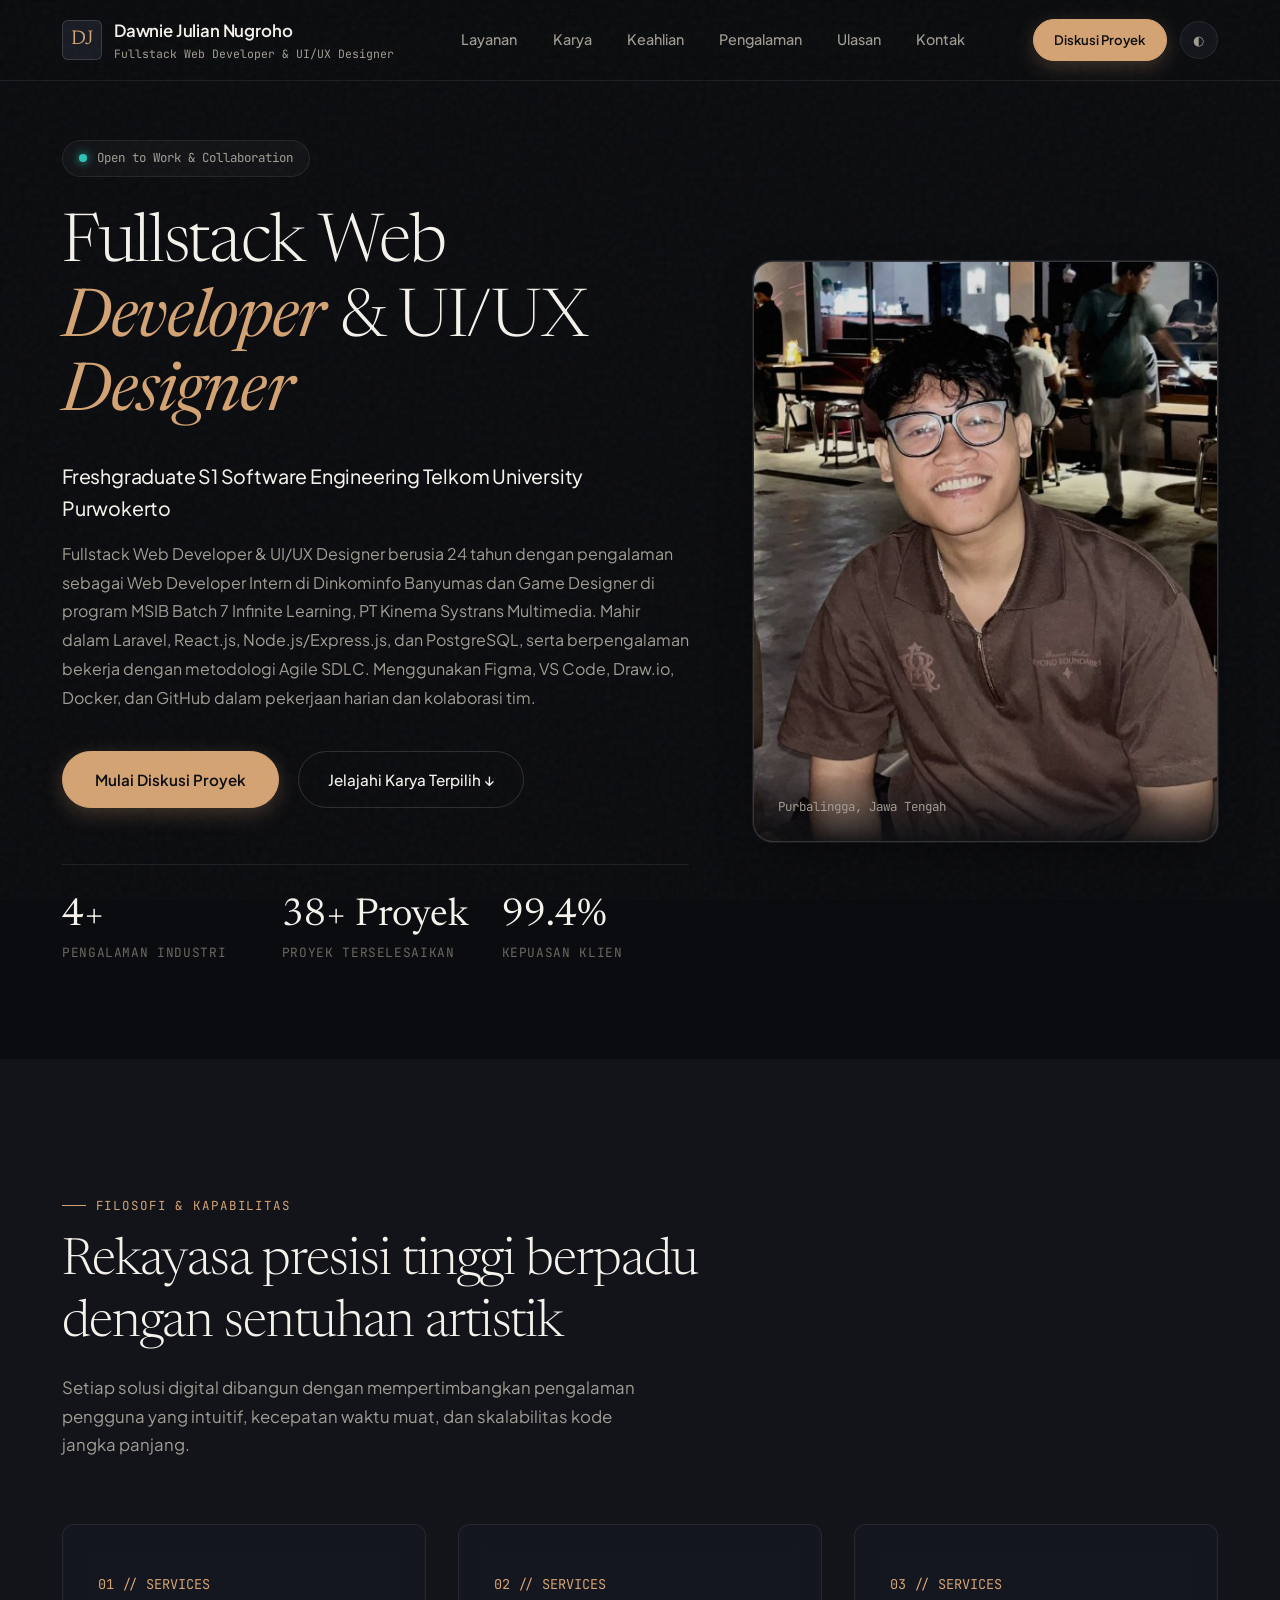
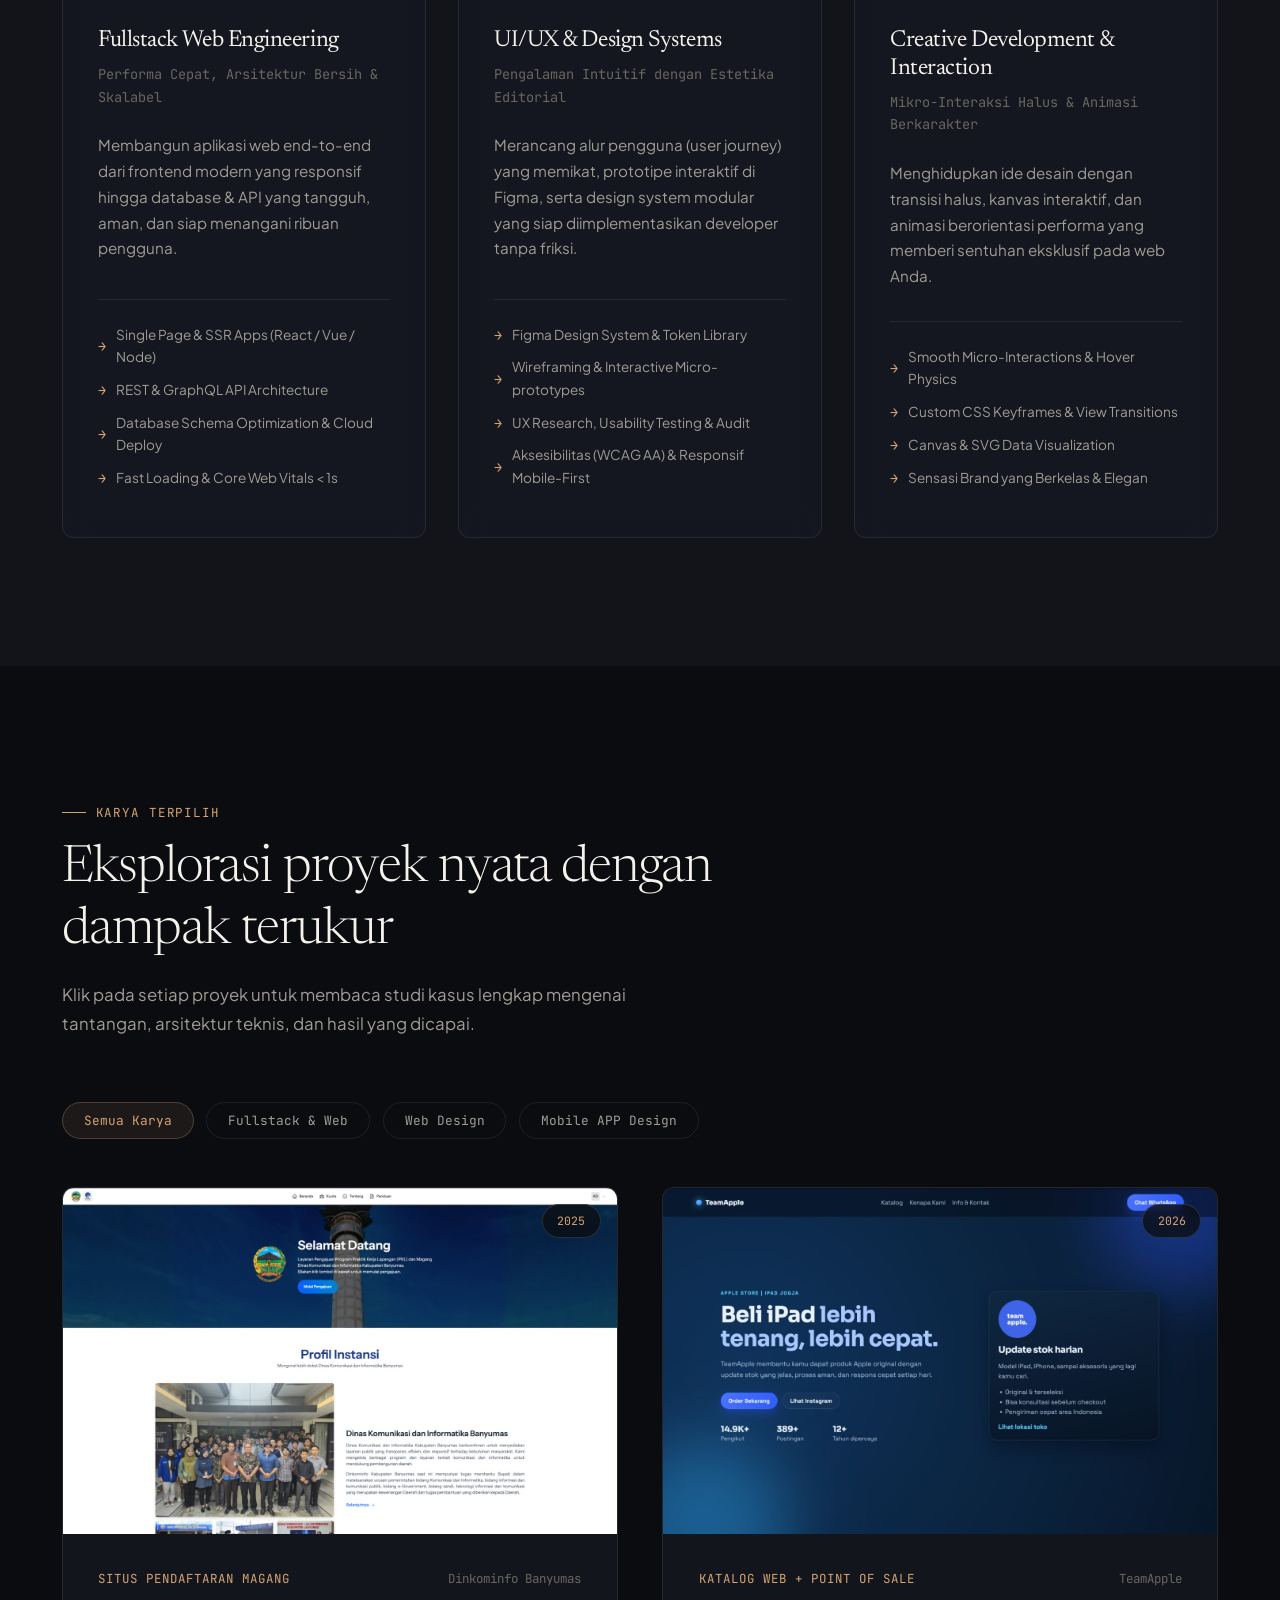
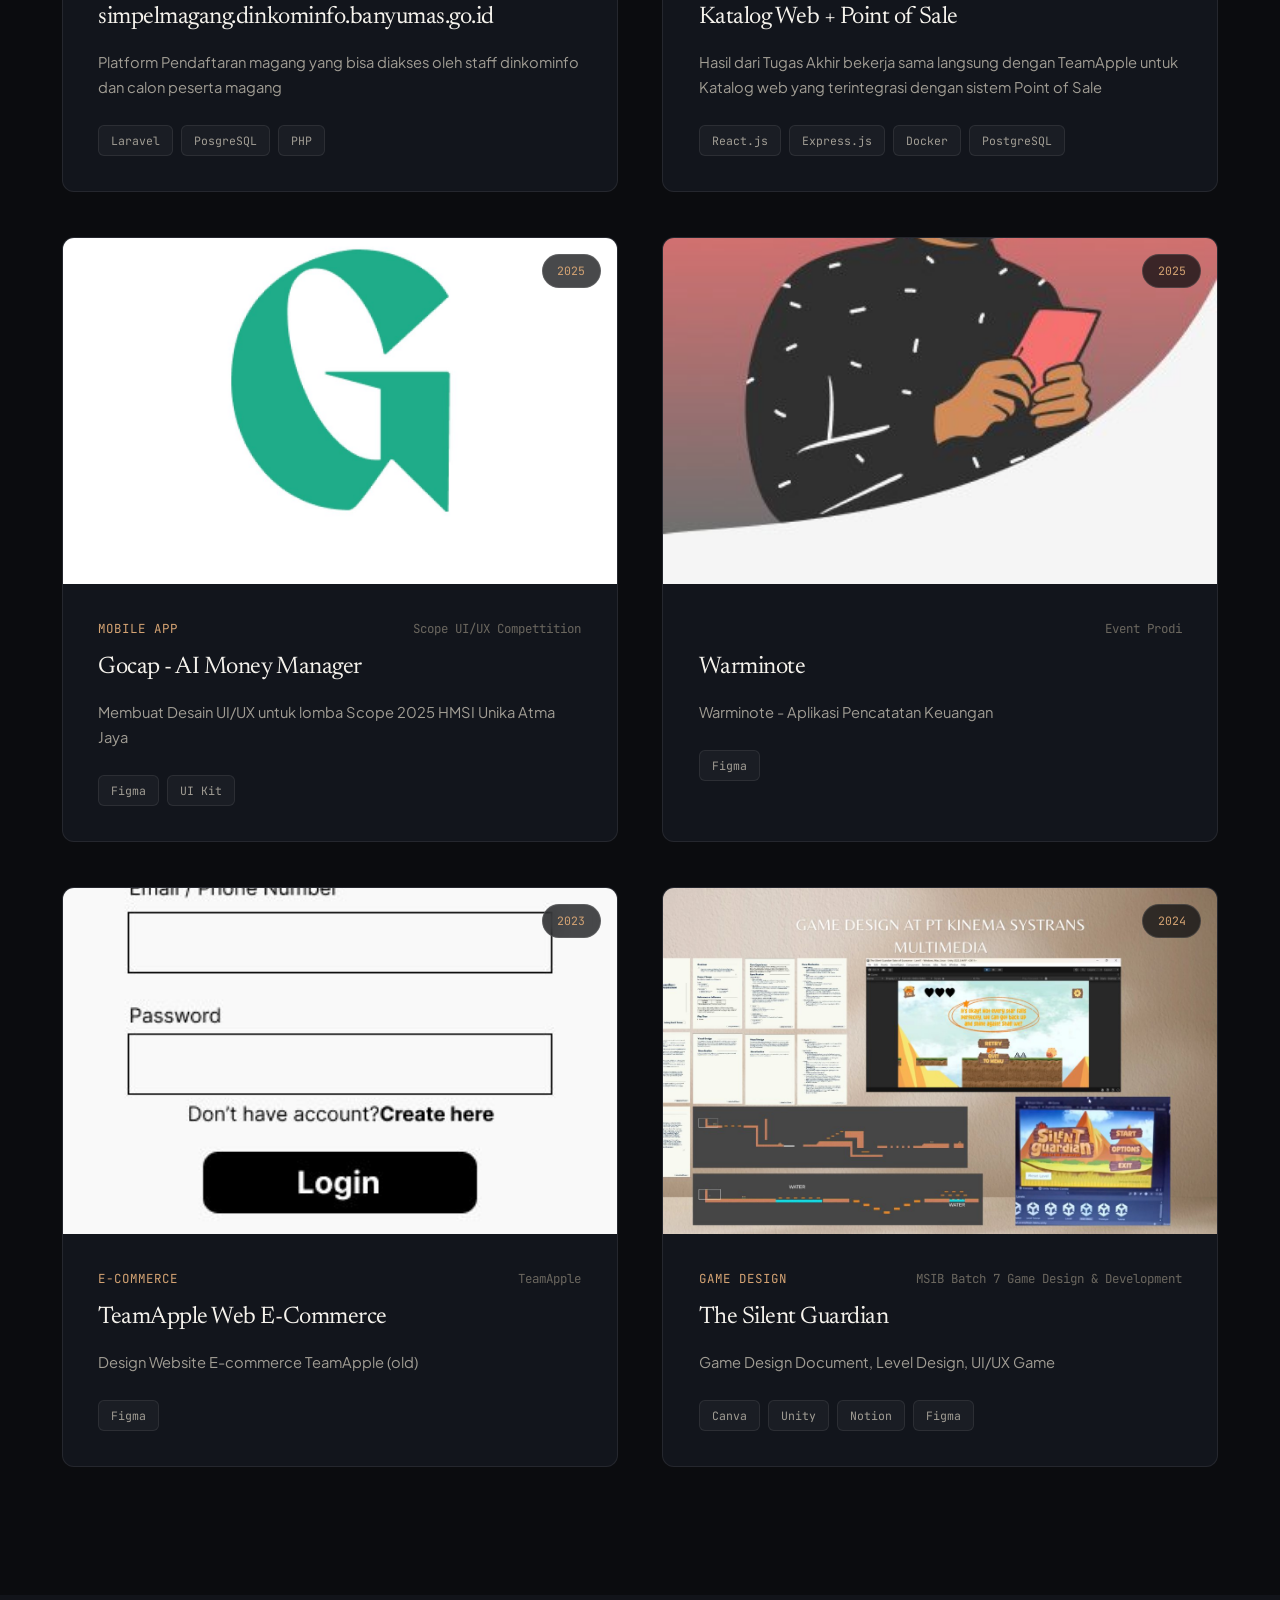
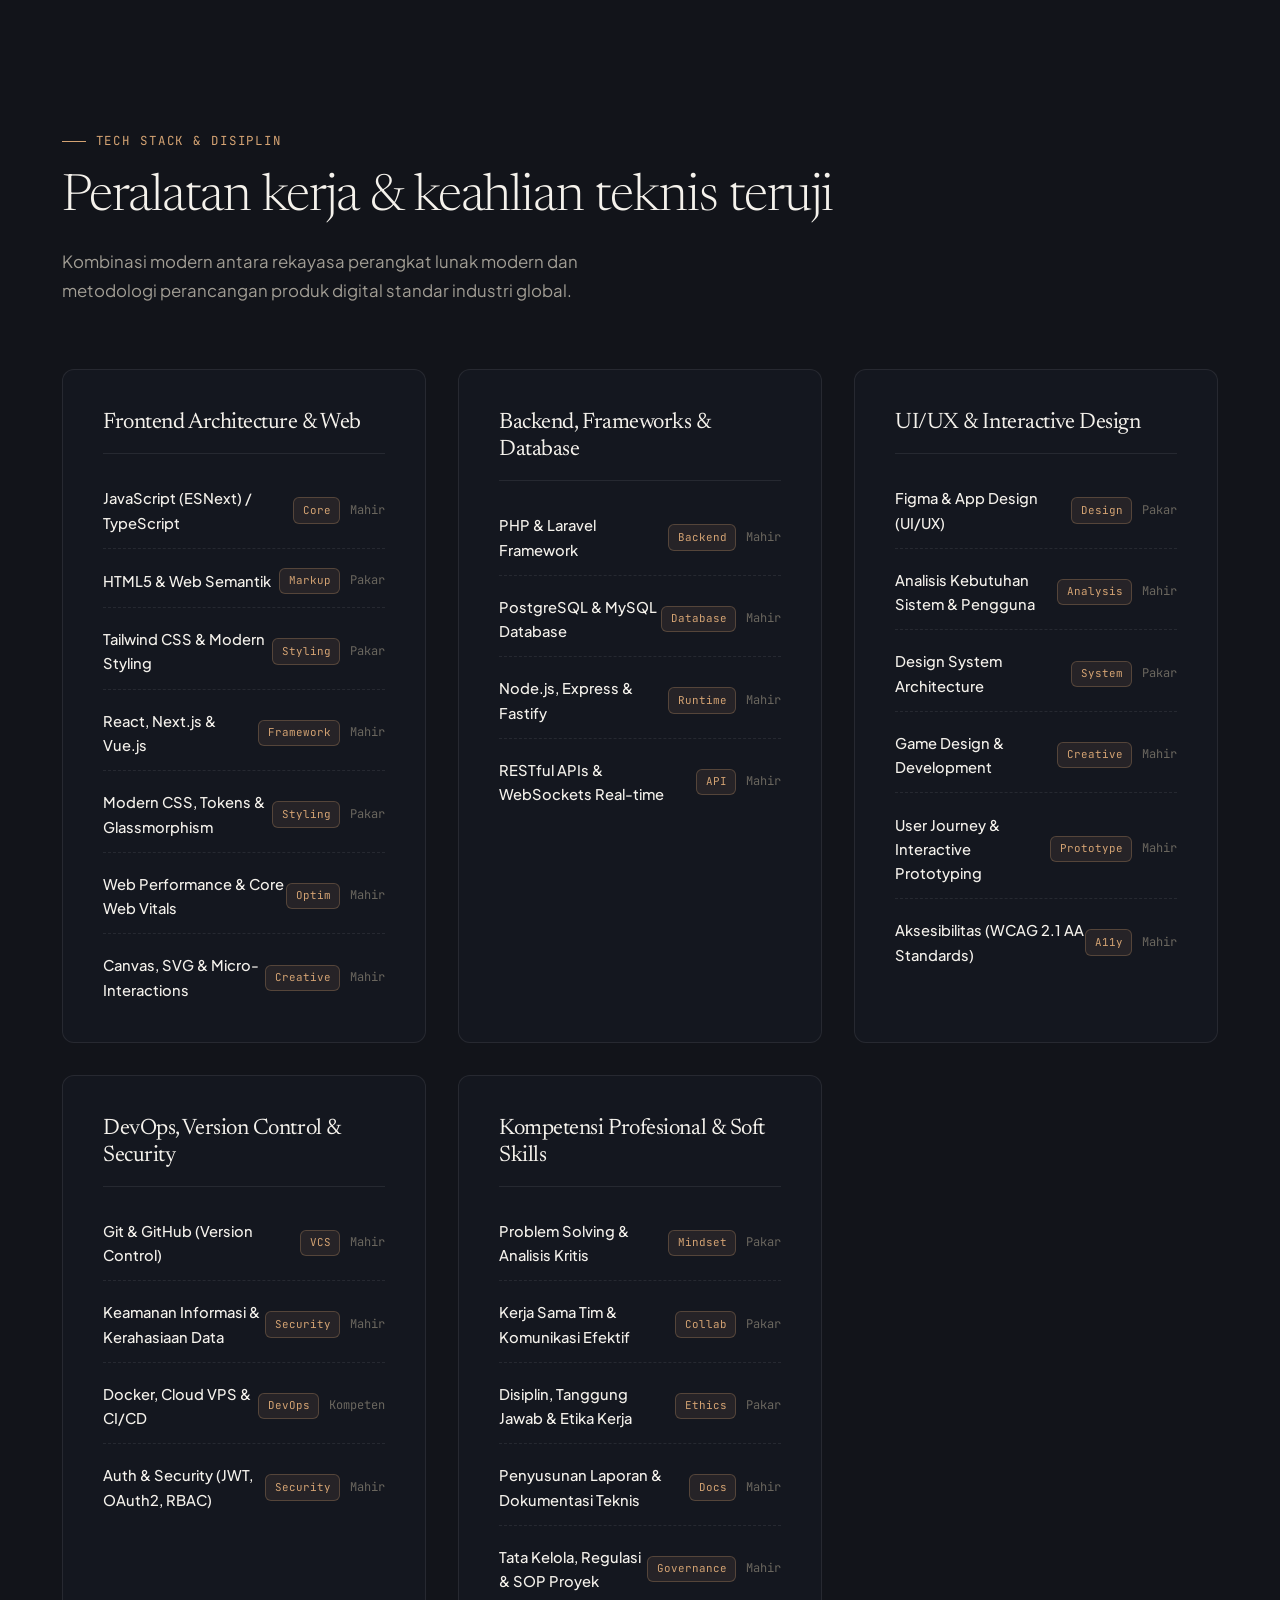
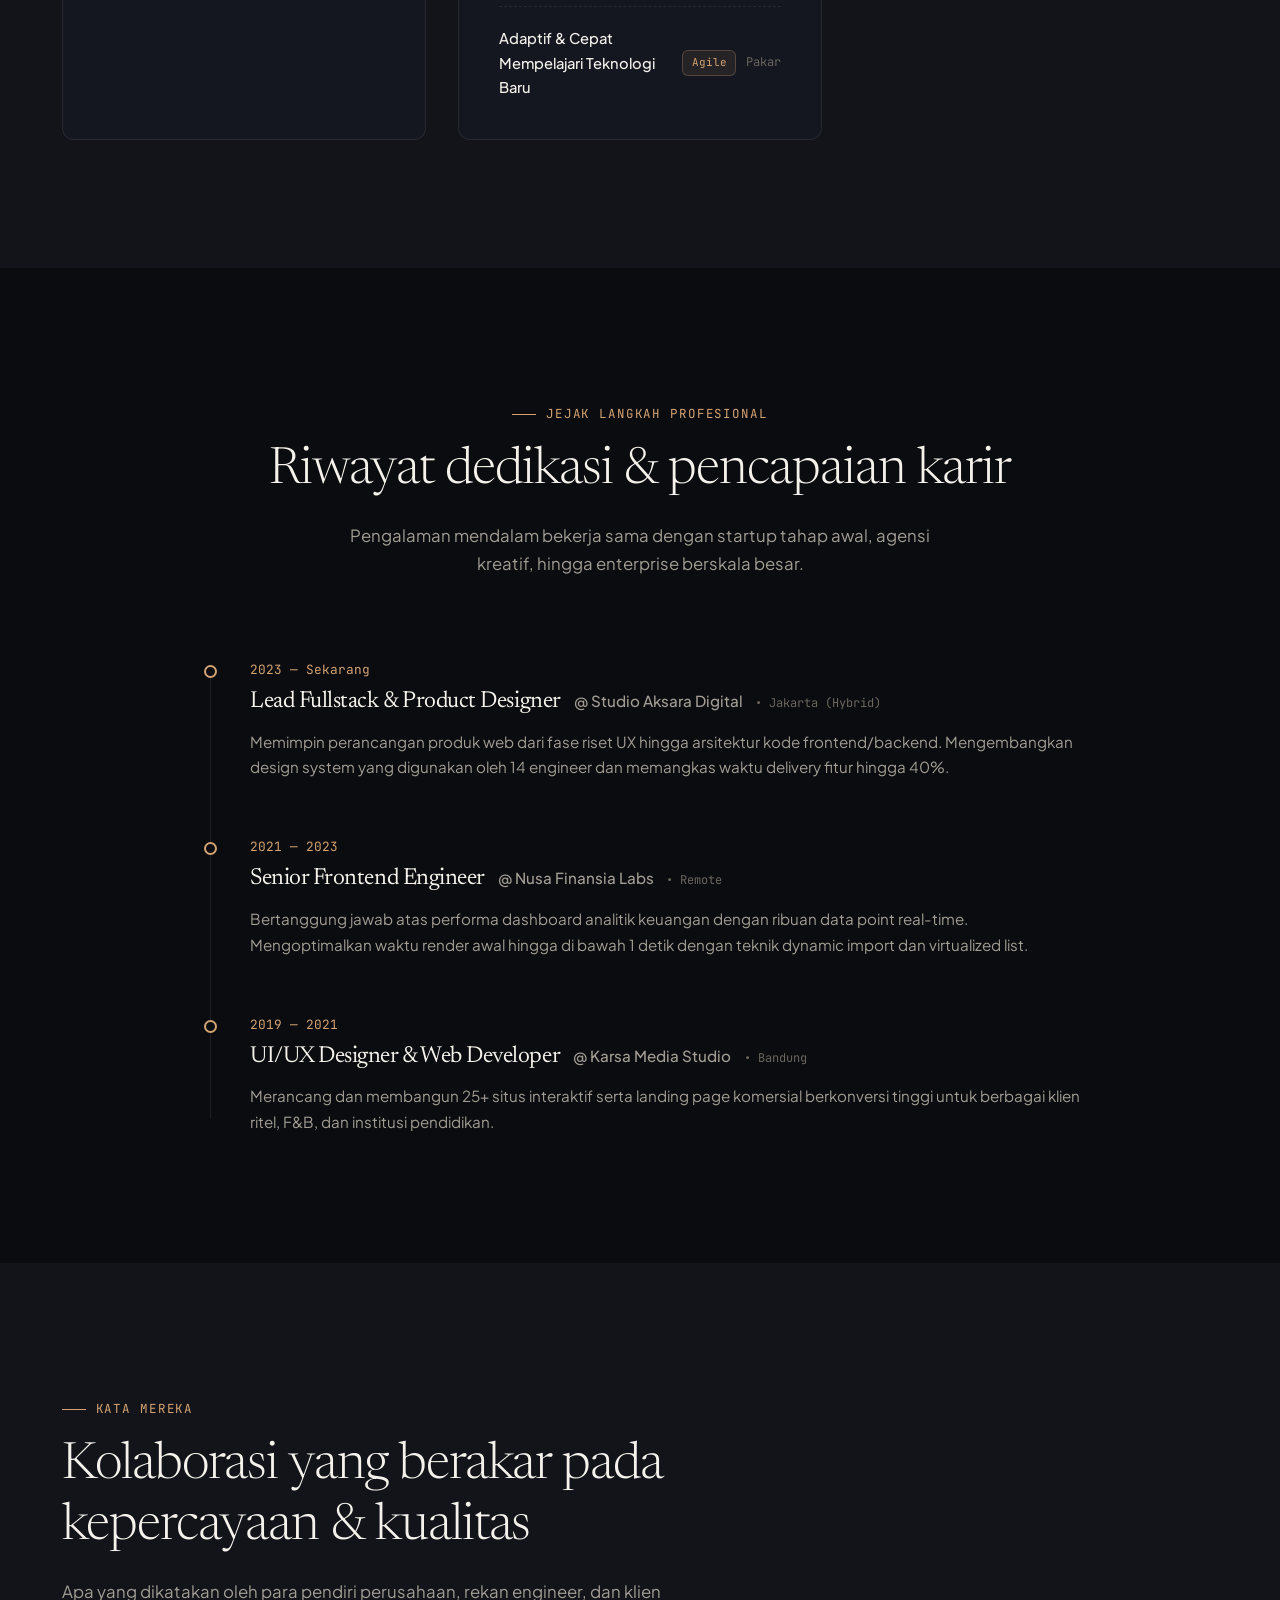
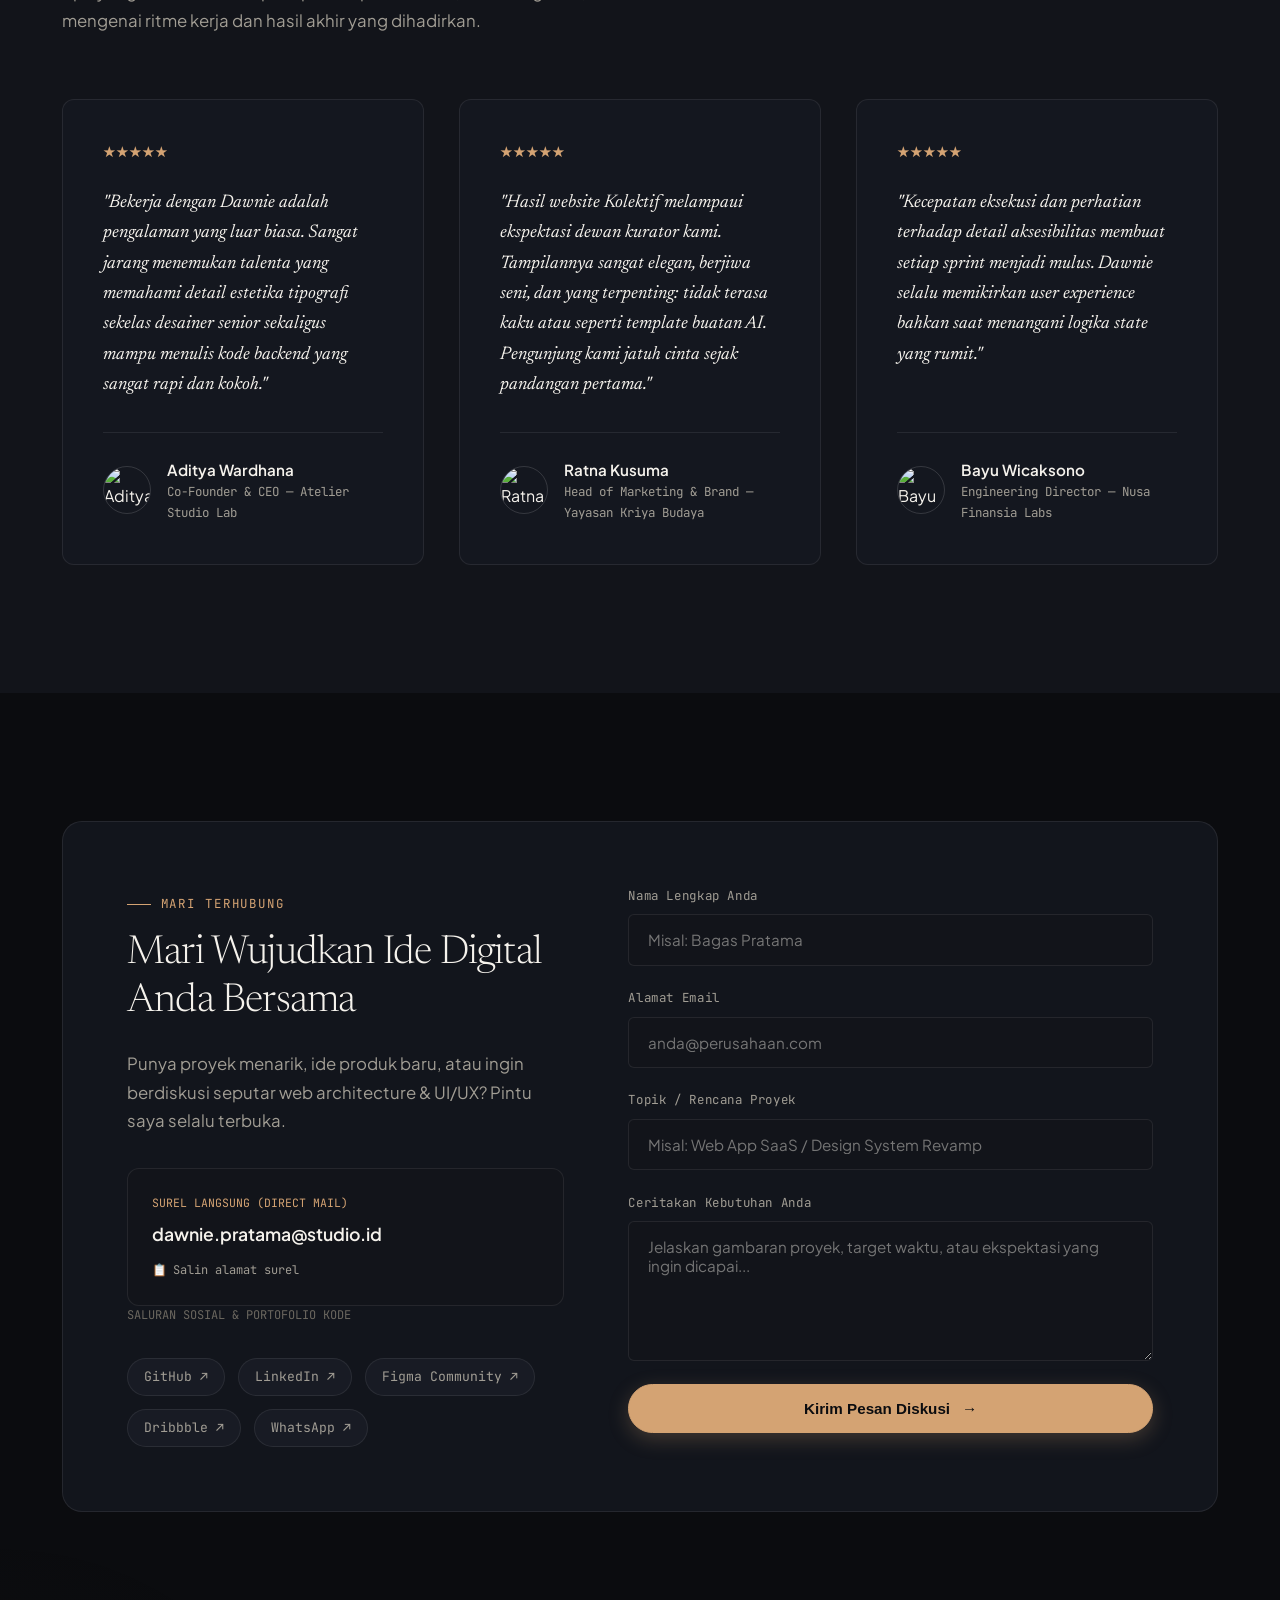
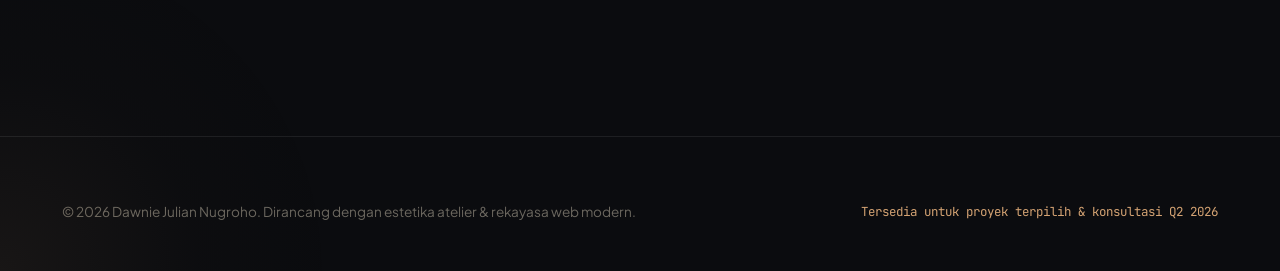
==== commit 6c8125f5: "fix: gunakan file gambar statis asli dan perbarui 6 proyek permanen" ====
--- a/index.html
+++ b/index.html
@@ -115,10 +115,10 @@
             <div class="hero-visual-card">
               <div class="visual-frame">
                 <img class="visual-image" id="heroAvatar"
-                  src="https://images.unsplash.com/photo-1534528741775-53994a69daeb?auto=format&fit=crop&w=800&q=80"
+                  src="assets/images/avatar.jpg"
                   alt="Foto Dawnie Julian Nugroho">
                 <div class="visual-caption">
-                  <div class="visual-location" id="heroLocation">Jakarta, Indonesia (Bisa Remote / On-site)</div>
+                  <div class="visual-location" id="heroLocation">Purbalingga, Jawa Tengah</div>
                 </div>
               </div>
             </div>
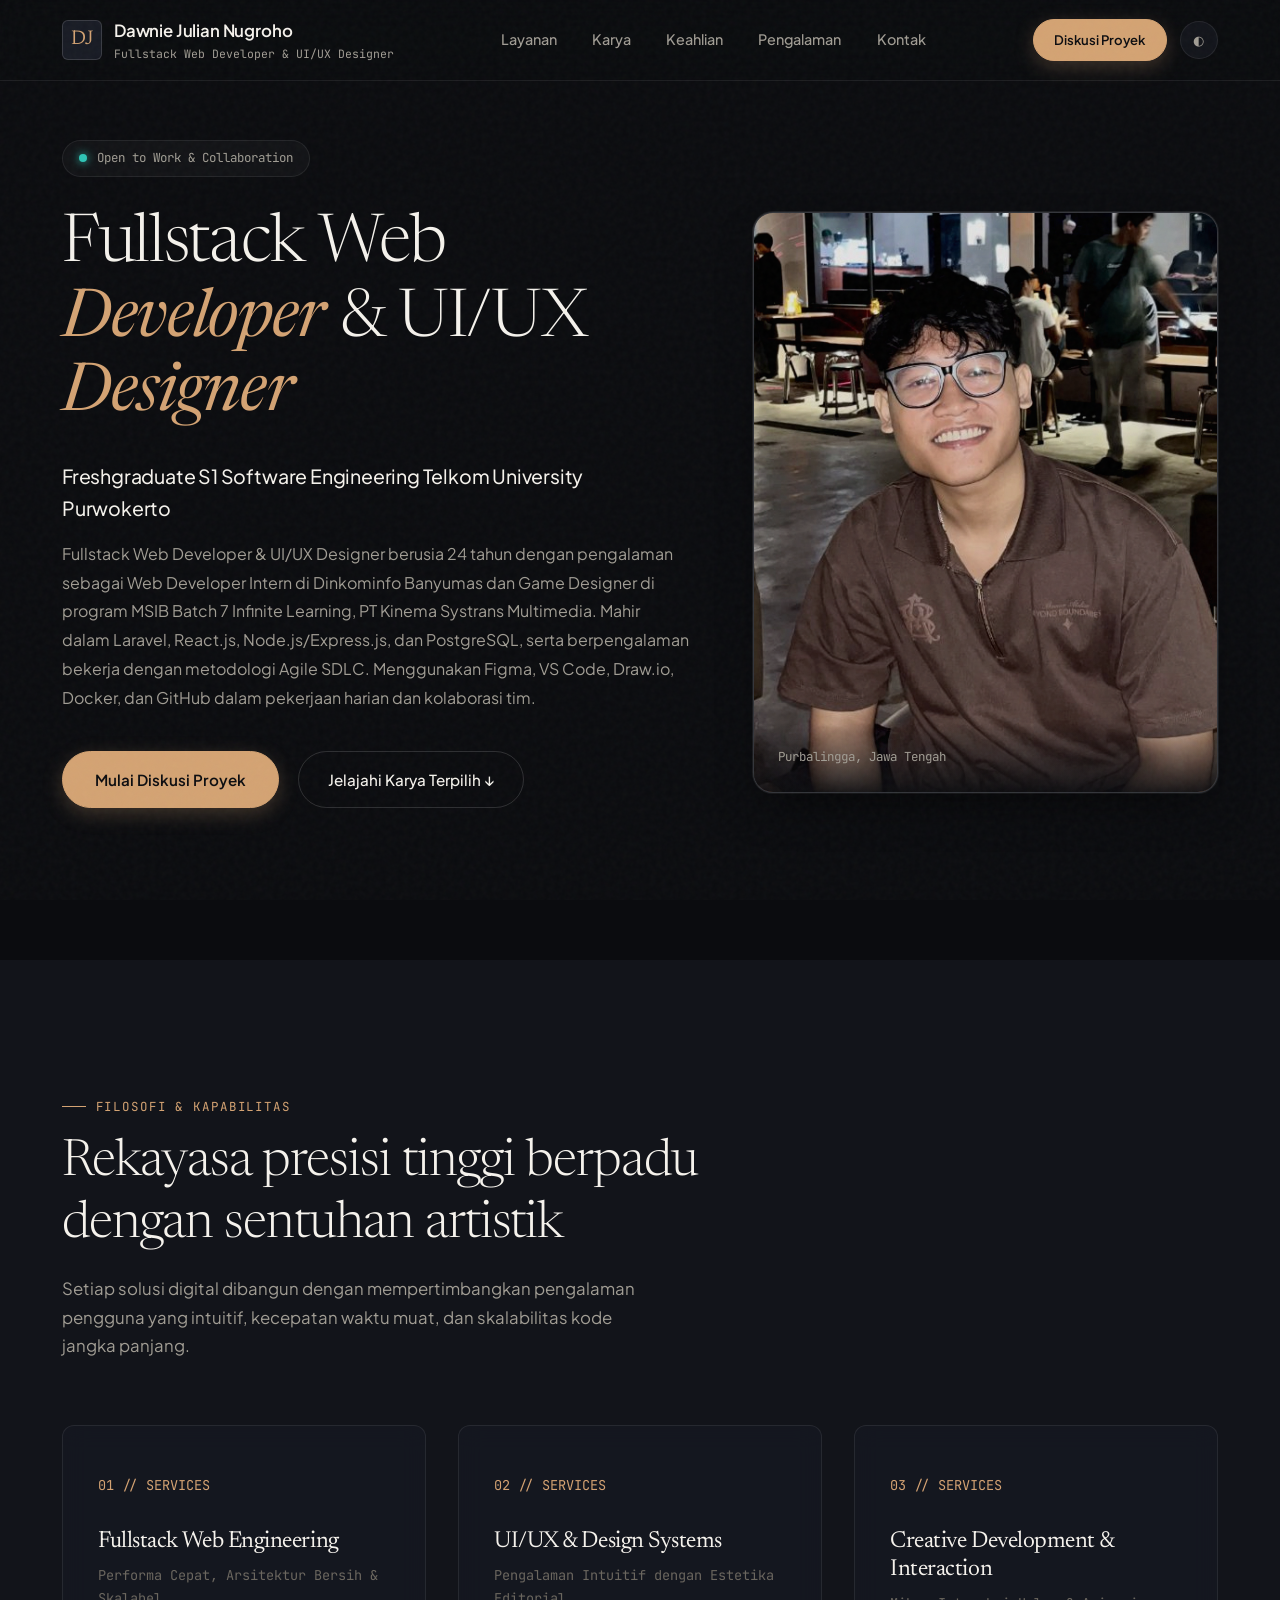
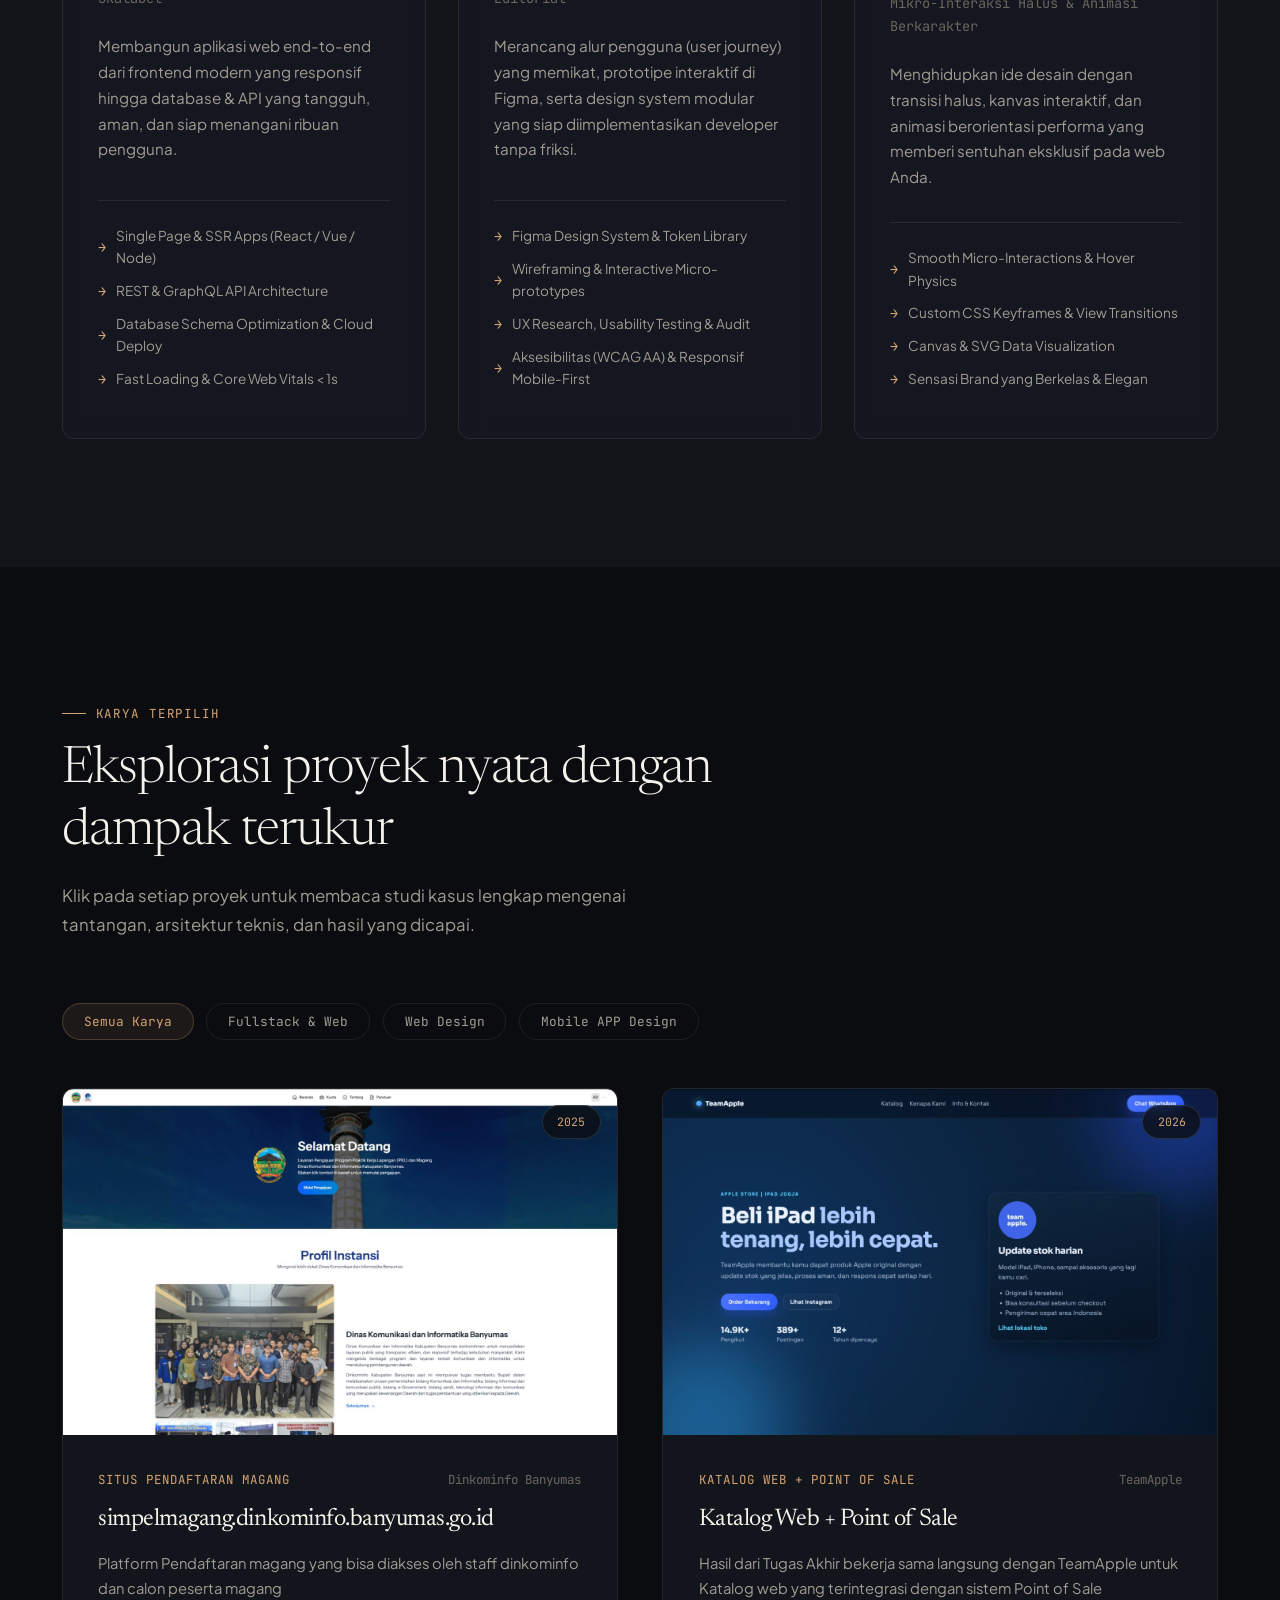
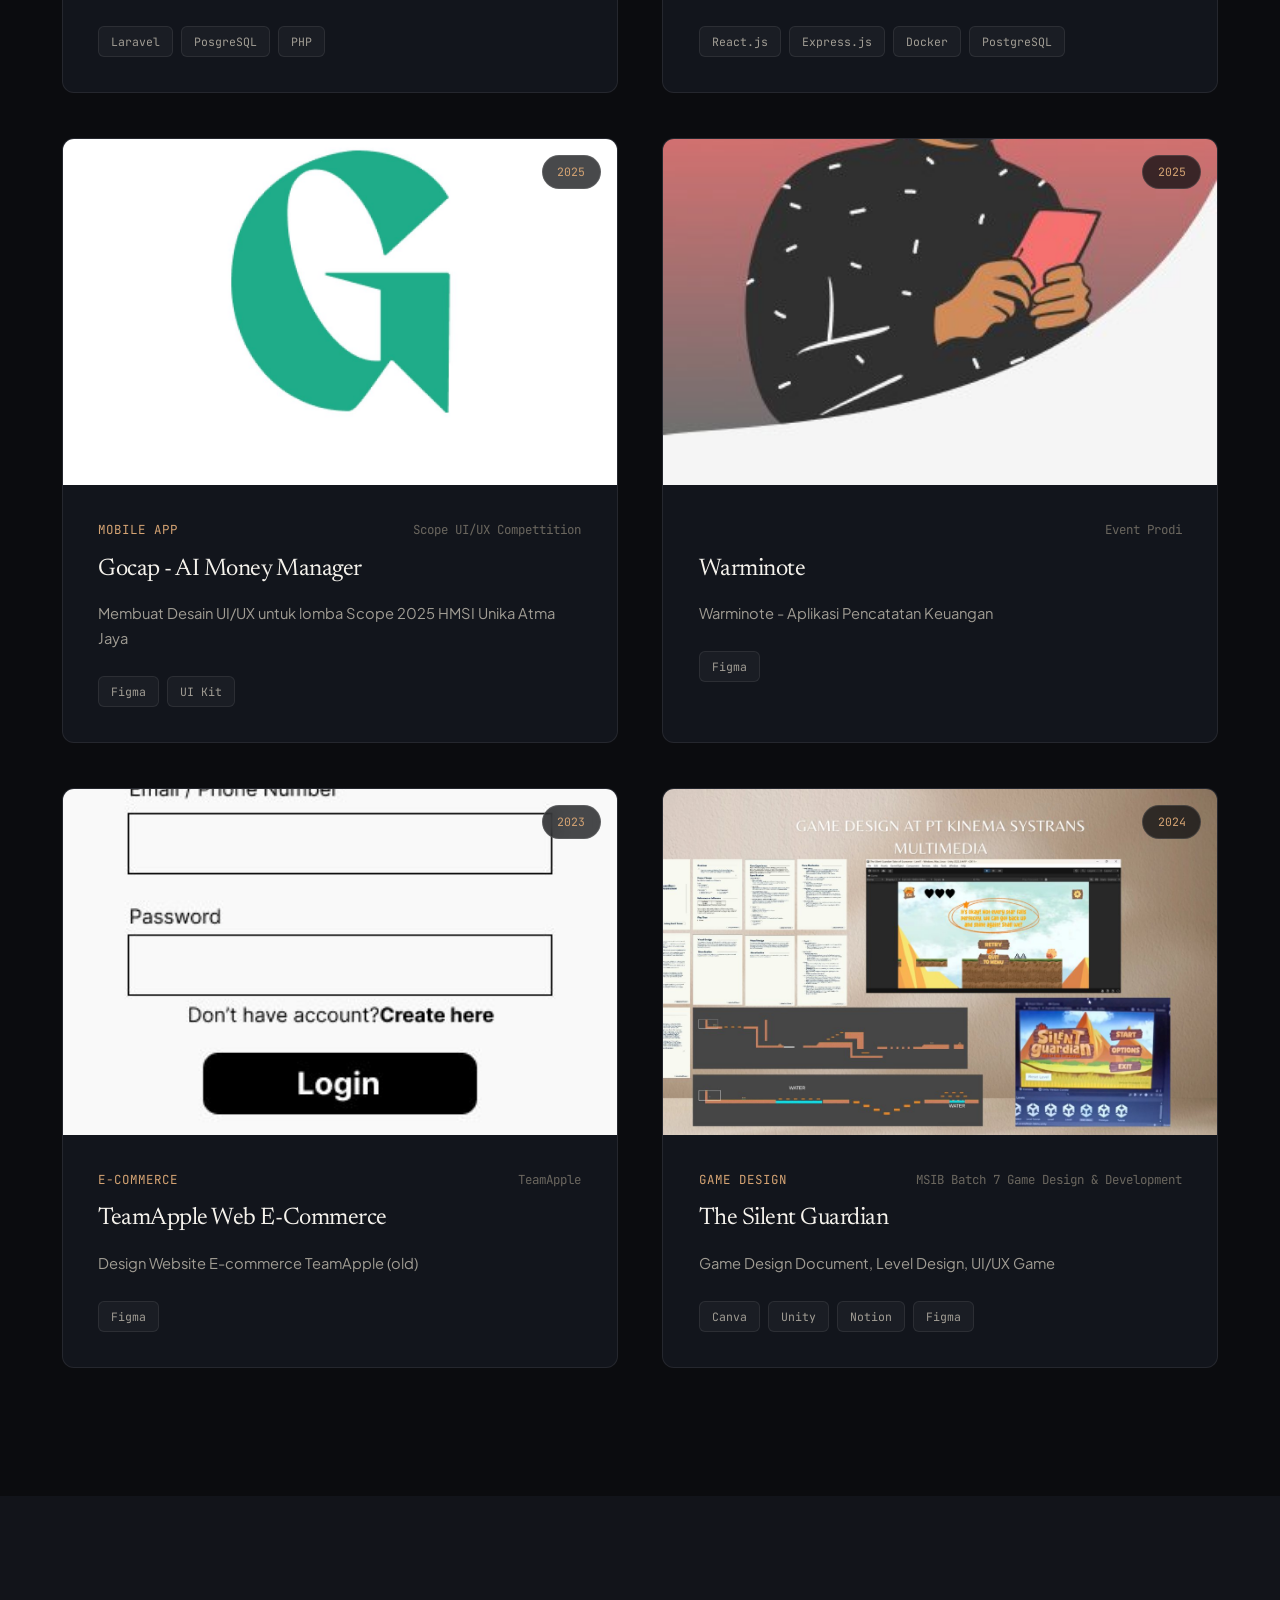
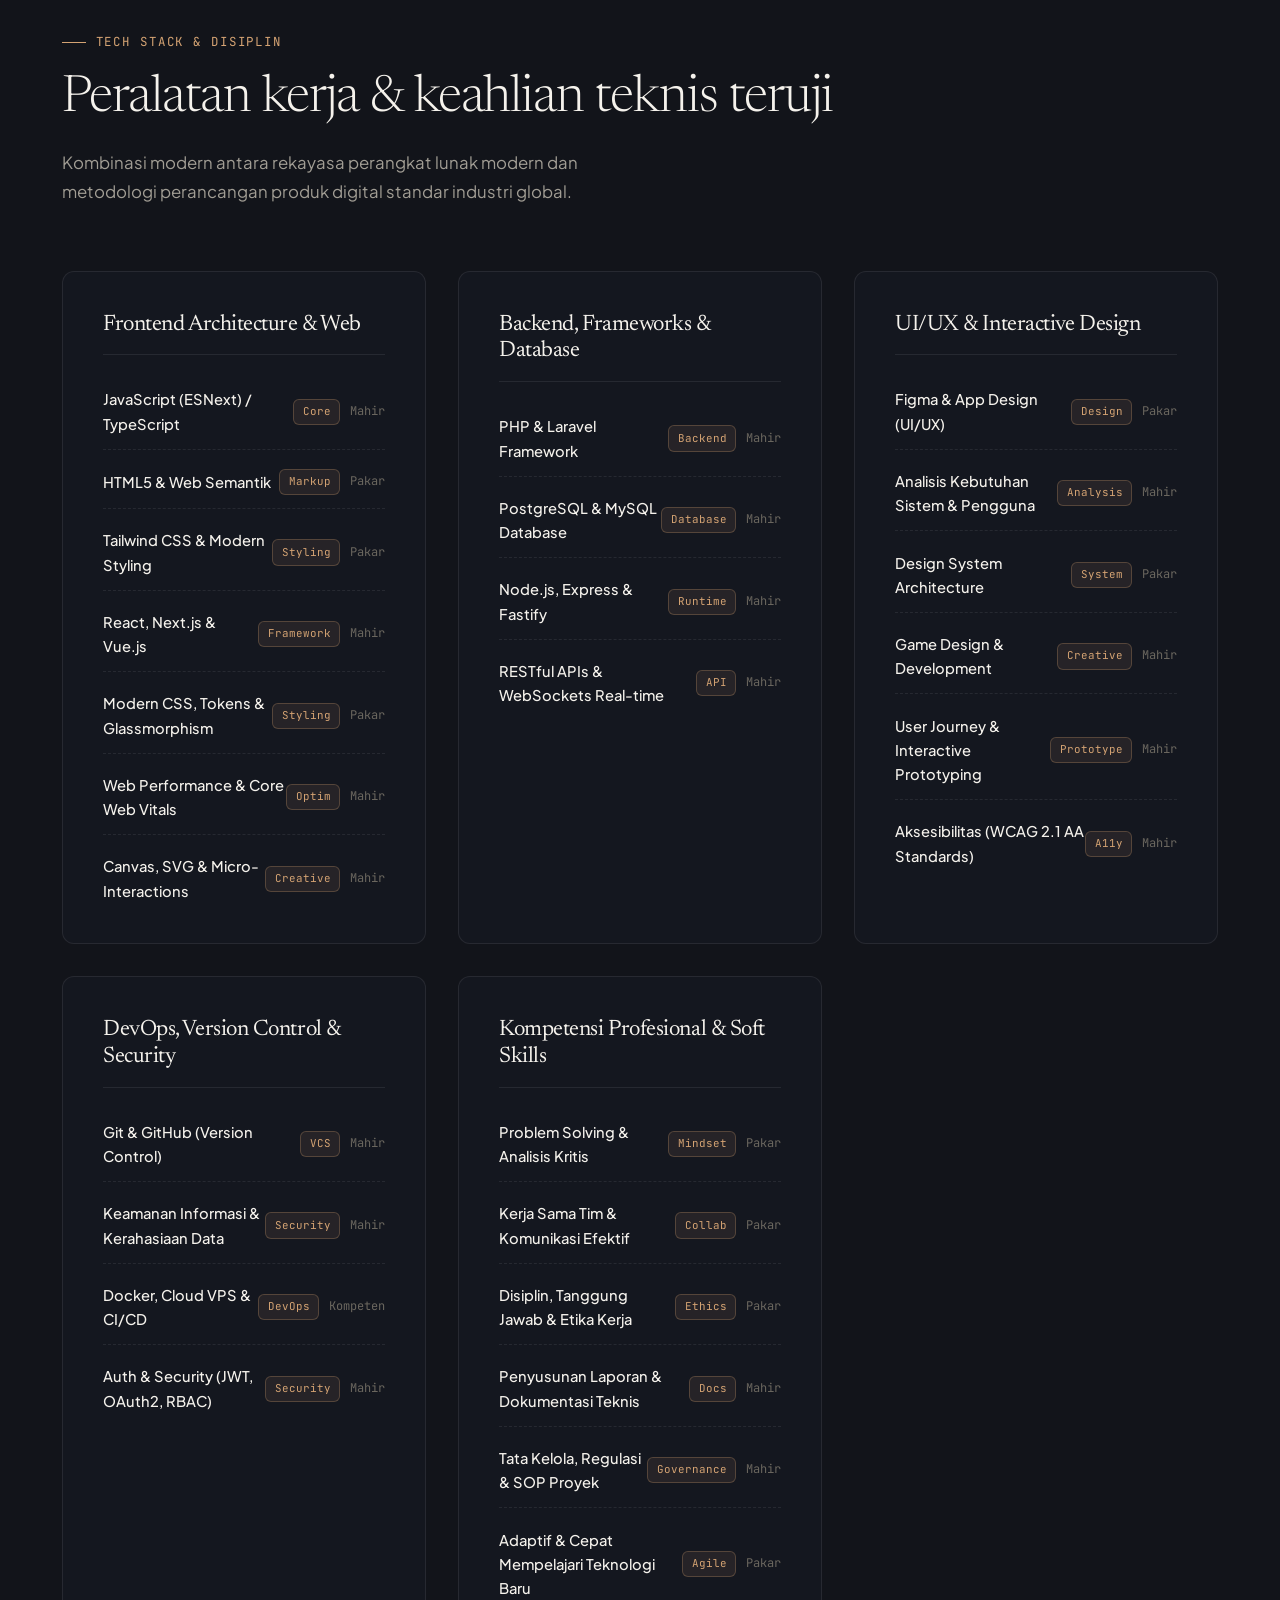
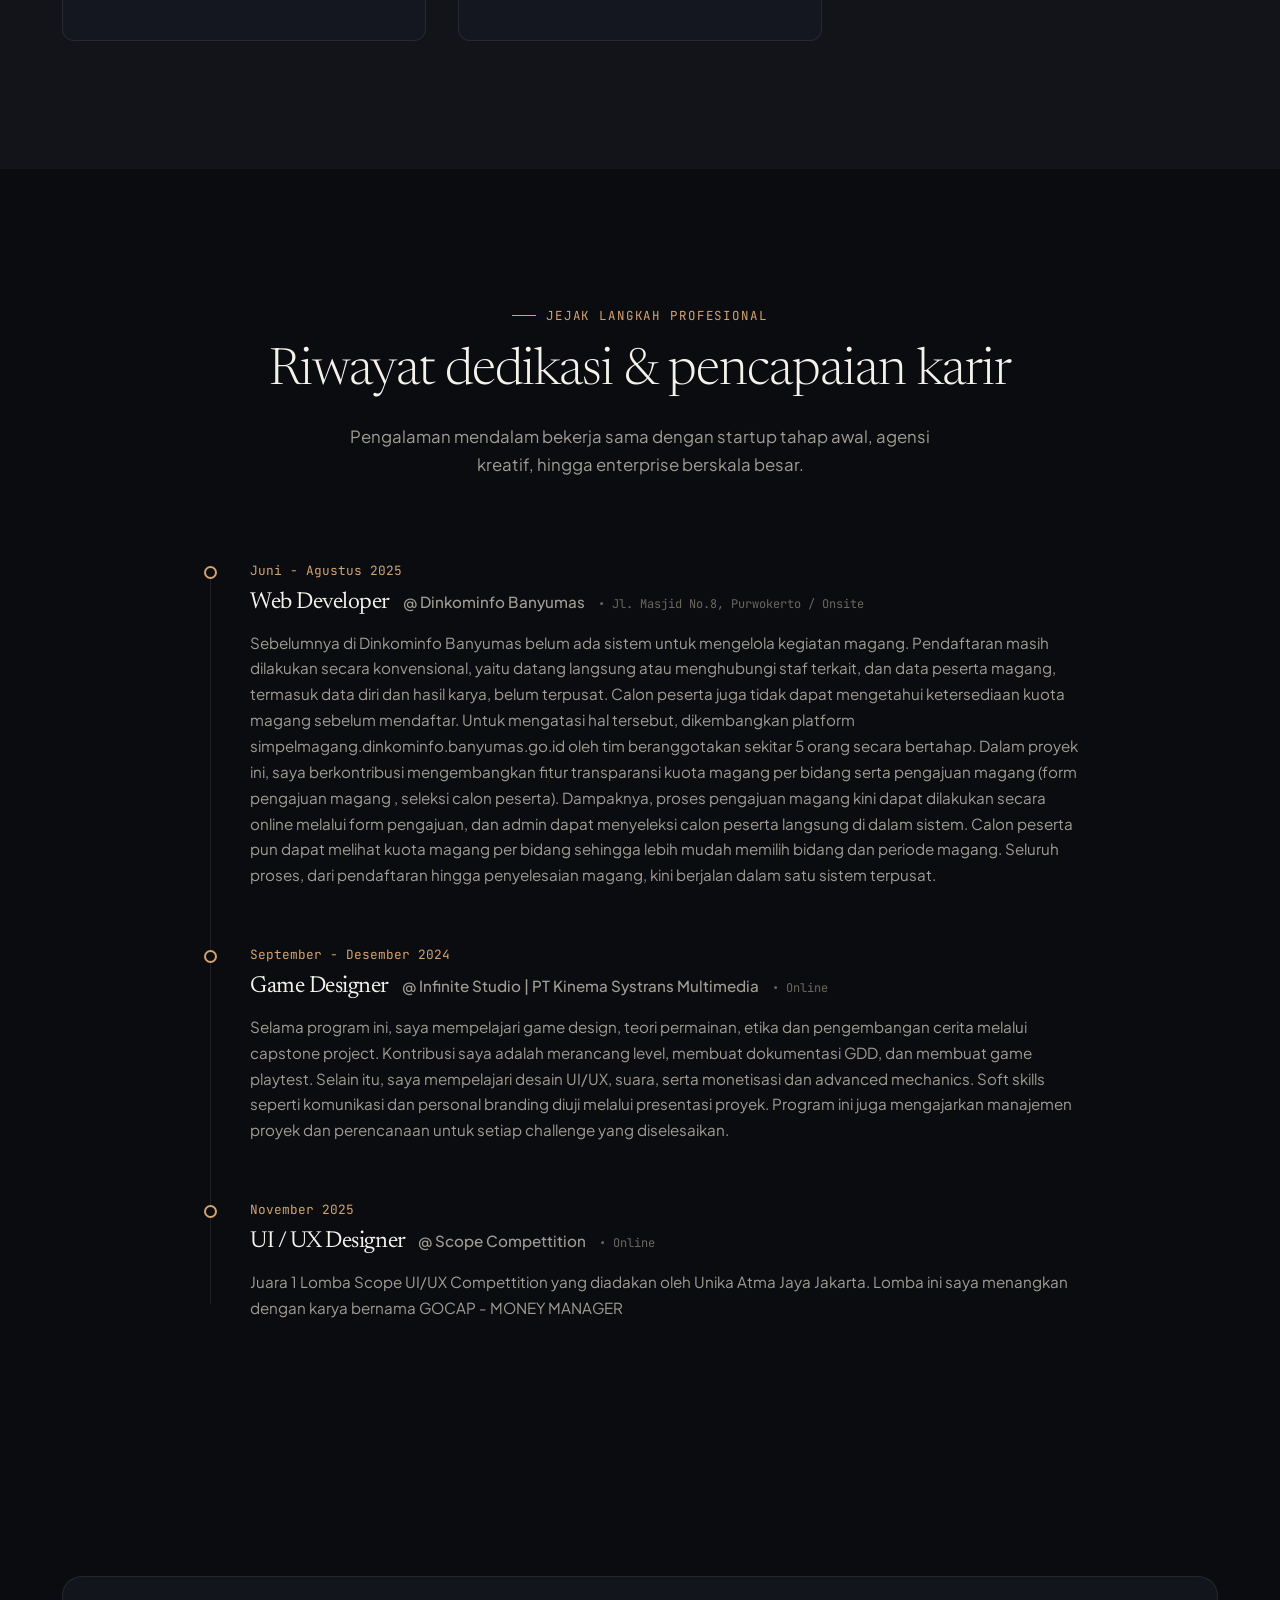
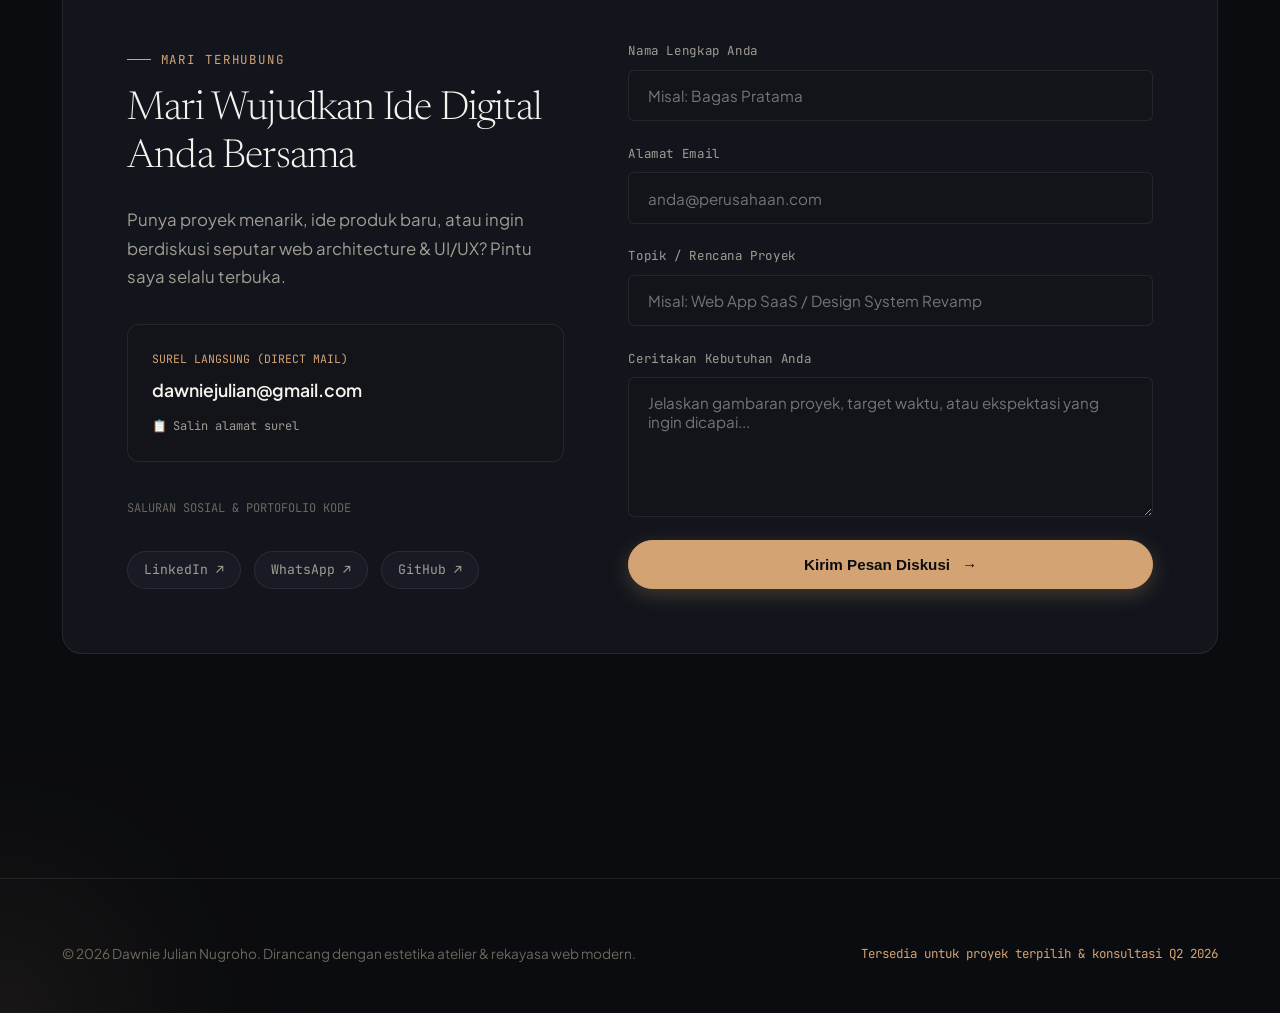
==== commit e0241d4f: "fix: terapkan data asli 100 persen, sembunyikan ulasan dan pasang kontak resmi" ====
--- a/index.html
+++ b/index.html
@@ -48,7 +48,7 @@
           <li data-nav-for="projects"><a href="#projects" class="nav-link">Karya</a></li>
           <li data-nav-for="skills"><a href="#skills" class="nav-link">Keahlian</a></li>
           <li data-nav-for="experience"><a href="#experience" class="nav-link">Pengalaman</a></li>
-          <li data-nav-for="testimonials"><a href="#testimonials" class="nav-link">Ulasan</a></li>
+          <li data-nav-for="testimonials" style="display: none;"><a href="#testimonials" class="nav-link">Ulasan</a></li>
           <li data-nav-for="contact"><a href="#contact" class="nav-link">Kontak</a></li>
         </ul>
       </nav>
@@ -73,7 +73,7 @@
           <div class="hero-text-col">
             <div class="status-badge" id="statusBadge">
               <span class="status-indicator"></span>
-              <span id="statusBadgeText">Tersedia untuk Proyek Baru & Kolaborasi (Q2 2026)</span>
+              <span id="statusBadgeText">Open to Work &amp; Collaboration</span>
             </div>
 
             <h1 class="hero-title" id="heroRole">
@@ -82,11 +82,11 @@
             </h1>
 
             <p class="hero-tagline" id="heroTagline">
-              Merancang antarmuka digital bernilai estetika tinggi dengan pondasi rekayasa perangkat lunak yang kokoh &amp; skalabel.
+              Freshgraduate S1 Software Engineering Telkom University Purwokerto
             </p>
 
             <p class="hero-bio" id="heroBio">
-              Halo! Saya seorang developer &amp; desainer yang percaya bahwa perangkat lunak terbaik lahir dari pertemuan antara estetika tipografi yang presisi dan arsitektur kode yang bersih. Berpengalaman lebih dari 5 tahun membangun aplikasi web interaktif, design system terstruktur, hingga ekosistem backend berkinerja tinggi untuk brand lokal dan startup internasional.
+              Fullstack Web Developer &amp; UI/UX Designer berusia 24 tahun dengan pengalaman sebagai Web Developer Intern di Dinkominfo Banyumas dan Game Designer di program MSIB Batch 7 Infinite Learning, PT Kinema Systrans Multimedia. Mahir dalam Laravel, React.js, Node.js/Express.js, dan PostgreSQL, serta berpengalaman bekerja dengan metodologi Agile SDLC. Menggunakan Figma, VS Code, Draw.io, Docker, dan GitHub dalam pekerjaan harian dan kolaborasi tim.
             </p>
 
             <div class="hero-cta-group" id="heroCtaGroup">
@@ -94,19 +94,7 @@
               <a href="#projects" class="btn-secondary" id="heroSecondaryCta">Jelajahi Karya Terpilih ↓</a>
             </div>
 
-            <div class="hero-stats" id="heroStatsContainer">
-              <div class="stat-item" id="heroStatYearsItem">
-                <div class="stat-number" id="statYears">5+ <em>Thn</em></div>
-                <div class="stat-label">Pengalaman Industri</div>
-              </div>
-              <div class="stat-item" id="heroStatProjectsItem">
-                <div class="stat-number" id="statProjects">38+ <em>Karya</em></div>
-                <div class="stat-label">Proyek Terselesaikan</div>
-              </div>
-              <div class="stat-item" id="heroStatSatisfactionItem">
-                <div class="stat-number" id="statSatisfaction">99.4%</div>
-                <div class="stat-label">Kepuasan Klien</div>
-              </div>
+            <div class="hero-stats" id="heroStatsContainer" style="display: none;">
             </div>
           </div>
 
@@ -209,8 +197,8 @@
       </div>
     </section>
 
-    <!-- Testimonials / Word of Mouth -->
-    <section class="section-padding" id="testimonials" style="background: var(--bg-secondary);">
+    <!-- Testimonials Section (Hidden by User) -->
+    <section class="section-padding" id="testimonials" style="display: none;">
       <div class="container">
         <header class="section-header" id="testimonialsSectionHeader">
           <span class="section-label" id="testimonialsSectionLabel">Kata Mereka</span>
@@ -223,7 +211,6 @@
         </header>
 
         <div class="testimonials-grid" id="testimonialsContainer">
-          <!-- Dynamically populated from data-store.js -->
         </div>
       </div>
     </section>
@@ -245,7 +232,7 @@
 
               <div class="contact-email-card" id="contactDirectCard">
                 <div class="contact-email-label">Surel Langsung (Direct Mail)</div>
-                <div class="contact-email-val" id="directEmailVal">dawnie.pratama@studio.id</div>
+                <div class="contact-email-val" id="directEmailVal">dawniejulian@gmail.com</div>
                 <button type="button" class="btn-copy-email" id="copyEmailBtn">
                   <span>📋</span> <span>Salin alamat surel</span>
                 </button>
@@ -258,7 +245,9 @@
                 Saluran Sosial &amp; Portofolio Kode
               </div>
               <div class="socials-row" id="socialsRow">
-                <!-- Dynamically populated from data-store.js -->
+                <a class="social-pill" href="https://www.linkedin.com/in/dawniejuliannugroho/" target="_blank" rel="noopener noreferrer">LinkedIn ↗</a>
+                <a class="social-pill" href="https://wa.me/6283163007345" target="_blank" rel="noopener noreferrer">WhatsApp ↗</a>
+                <a class="social-pill" href="https://github.com/dawniejulian" target="_blank" rel="noopener noreferrer">GitHub ↗</a>
               </div>
             </div>
           </div>
